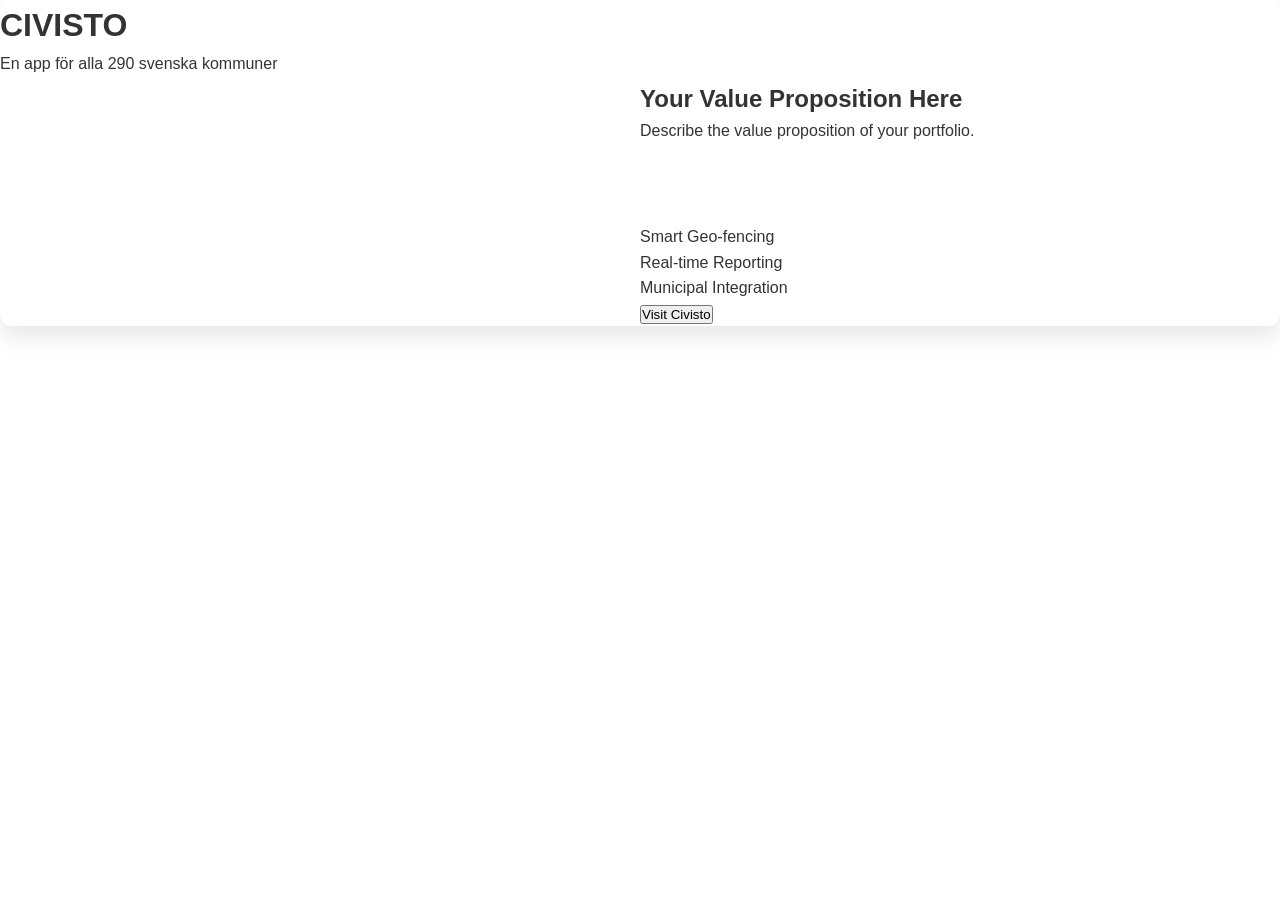
==== index.html @ 6e9ebb11 "Update Civisto portfolio section with redesigned layout" ====
<!DOCTYPE html>
<html lang="en">
<head>
    <meta charset="UTF-8">
    <meta name="viewport" content="width=device-width, initial-scale=1.0">
    <title>Civisto Portfolio</title>
    <link rel="stylesheet" href="styles.css">
</head>
<body>
    <div class="portfolio-card civisto-card">
        <div class="civisto-hero">
            <div class="civisto-branding">
                <h1 class="civisto-logo">CIVISTO</h1>
                <p class="civisto-tagline">En app för alla 290 svenska kommuner</p>
            </div>
        </div>
        <div class="civisto-content">
            <section class="civisto-value-prop">
                <h2>Your Value Proposition Here</h2>
                <p>Describe the value proposition of your portfolio.</p>
            </section>
            <div class="civisto-features">
                <div class="feature">Smart Geo-fencing</div>
                <div class="feature">Real-time Reporting</div>
                <div class="feature">Municipal Integration</div>
            </div>
            <div class="civisto-cta">
                <button onclick="window.location.href='https://www.civisto.com'">Visit Civisto</button>
            </div>
        </div>
    </div>
</body>
</html>
---- styles.css ----
/* Reset and Base Styles */
* {
    margin: 0;
    padding: 0;
    box-sizing: border-box;
}

html {
    scroll-behavior: smooth;
}

body {
    font-family: 'Inter', -apple-system, BlinkMacSystemFont, 'Segoe UI', Roboto, sans-serif;
    line-height: 1.6;
    color: #333;
    overflow-x: hidden;
}

.container {
    max-width: 1200px;
    margin: 0 auto;
    padding: 0 20px;
}

/* Header and Navigation */
.header {
    position: fixed;
    top: 0;
    left: 0;
    right: 0;
    background: rgba(255, 255, 255, 0.95);
    backdrop-filter: blur(10px);
    border-bottom: 1px solid rgba(0, 0, 0, 0.1);
    z-index: 1000;
}

.nav-container {
    max-width: 1200px;
    margin: 0 auto;
    padding: 1rem 20px;
    display: flex;
    justify-content: space-between;
    align-items: center;
}

.logo h1 {
    font-size: 1.5rem;
    font-weight: 700;
    color: #1a365d;
}

.nav-menu {
    display: flex;
    gap: 2rem;
}

.nav-link {
    text-decoration: none;
    color: #4a5568;
    font-weight: 500;
    transition: color 0.3s ease;
}

.nav-link:hover {
    color: #2b6cb0;
}

/* Hero Section */
.hero {
    background: linear-gradient(135deg, #667eea 0%, #764ba2 100%);
    color: white;
    padding: 120px 0 80px;
    min-height: 100vh;
    display: flex;
    align-items: center;
}

.hero-container {
    max-width: 1200px;
    margin: 0 auto;
    padding: 0 20px;
}

.hero-content {
    max-width: 600px;
}

.hero-title {
    font-size: 3.5rem;
    font-weight: 700;
    line-height: 1.2;
    margin-bottom: 1.5rem;
}

.hero-subtitle {
    font-size: 1.25rem;
    margin-bottom: 1.5rem;
    opacity: 0.9;
}

.hero-cta {
    font-size: 1.1rem;
    font-weight: 500;
    margin-bottom: 2rem;
    padding: 1rem;
    background: rgba(255, 255, 255, 0.1);
    border-radius: 8px;
    border-left: 4px solid #ffd700;
}

.hero-buttons {
    display: flex;
    gap: 1rem;
    flex-wrap: wrap;
}

/* Buttons */
.btn {
    display: inline-block;
    padding: 12px 24px;
    border-radius: 8px;
    text-decoration: none;
    font-weight: 600;
    transition: all 0.3s ease;
    border: none;
    cursor: pointer;
}

.btn-primary {
    background: #2b6cb0;
    color: white;
}

.btn-primary:hover {
    background: #2c5282;
    transform: translateY(-2px);
}

.btn-secondary {
    background: transparent;
    color: white;
    border: 2px solid white;
}

.btn-secondary:hover {
    background: white;
    color: #2b6cb0;
}

.btn-full {
    width: 100%;
}

/* Section Styles */
section {
    padding: 80px 0;
}

.section-header {
    text-align: center;
    margin-bottom: 3rem;
}

.section-title {
    font-size: 2.5rem;
    font-weight: 700;
    color: #1a365d;
    margin-bottom: 1rem;
}

.section-subtitle {
    font-size: 1.1rem;
    color: #4a5568;
    max-width: 600px;
    margin: 0 auto;
}

/* About Section */
.about {
    background: #f7fafc;
}

.about-grid {
    display: grid;
    grid-template-columns: repeat(auto-fit, minmax(300px, 1fr));
    gap: 2rem;
}

.about-card {
    background: white;
    padding: 2rem;
    border-radius: 12px;
    box-shadow: 0 4px 6px rgba(0, 0, 0, 0.1);
    transition: transform 0.3s ease;
    text-align: center;
}

.about-card:hover {
    transform: translateY(-5px);
}

.about-icon {
    font-size: 3rem;
    margin-bottom: 1rem;
}

.about-card h3 {
    font-size: 1.25rem;
    font-weight: 600;
    margin-bottom: 1rem;
    color: #1a365d;
}

.about-card p {
    color: #4a5568;
    line-height: 1.6;
}

/* Portfolio Section */
.portfolio-grid {
    display: grid;
    gap: 2rem;
}

.portfolio-card {
    background: white;
    border-radius: 12px;
    overflow: hidden;
    box-shadow: 0 10px 25px rgba(0, 0, 0, 0.1);
    transition: transform 0.3s ease;
    display: grid;
    grid-template-columns: 1fr 1fr;
    min-height: 300px;
}

.portfolio-card:hover {
    transform: translateY(-5px);
}

.portfolio-card.featured {
    border: 2px solid #2b6cb0;
}

.portfolio-content {
    padding: 2rem;
    display: flex;
    flex-direction: column;
    justify-content: center;
}

.portfolio-title {
    font-size: 1.5rem;
    font-weight: 700;
    color: #1a365d;
    margin-bottom: 1rem;
}

.portfolio-description {
    color: #4a5568;
    margin-bottom: 1.5rem;
    line-height: 1.6;
}

.portfolio-link {
    color: #2b6cb0;
    text-decoration: none;
    font-weight: 600;
    transition: color 0.3s ease;
}

.portfolio-link:hover {
    color: #2c5282;
}

.portfolio-image {
    background: linear-gradient(135deg, #667eea 0%, #764ba2 100%);
    display: flex;
    align-items: center;
    justify-content: center;
}

.portfolio-placeholder {
    font-size: 2rem;
    font-weight: 700;
    color: white;
    letter-spacing: 2px;
}

/* Contact Section */
.contact {
    background: #1a365d;
    color: white;
}

.contact .section-title {
    color: white;
}

.contact-grid {
    display: grid;
    grid-template-columns: 1fr 1fr;
    gap: 4rem;
}

.contact-subtitle {
    font-size: 1.1rem;
    margin-bottom: 2rem;
    opacity: 0.9;
}

.contact-item {
    display: flex;
    align-items: center;
    margin-bottom: 2rem;
}

.contact-icon {
    font-size: 1.5rem;
    margin-right: 1rem;
    min-width: 40px;
}

.contact-details h4 {
    font-weight: 600;
    margin-bottom: 0.5rem;
}

.contact-details a {
    color: #90cdf4;
    text-decoration: none;
    transition: color 0.3s ease;
}

.contact-details a:hover {
    color: white;
}

/* Form Styles */
.form {
    background: rgba(255, 255, 255, 0.1);
    padding: 2rem;
    border-radius: 12px;
    backdrop-filter: blur(10px);
}

.form-group {
    margin-bottom: 1.5rem;
}

.form-group label {
    display: block;
    margin-bottom: 0.5rem;
    font-weight: 500;
}

.form-group input,
.form-group textarea {
    width: 100%;
    padding: 12px;
    border: 1px solid rgba(255, 255, 255, 0.3);
    border-radius: 8px;
    background: rgba(255, 255, 255, 0.1);
    color: white;
    font-size: 1rem;
}

.form-group input::placeholder,
.form-group textarea::placeholder {
    color: rgba(255, 255, 255, 0.7);
}

.form-group input:focus,
.form-group textarea:focus {
    outline: none;
    border-color: #90cdf4;
    background: rgba(255, 255, 255, 0.2);
}

/* Footer */
.footer {
    background: #0f1419;
    color: white;
    padding: 2rem 0;
}

.footer-content {
    display: flex;
    justify-content: space-between;
    align-items: center;
}

.footer-links {
    display: flex;
    gap: 2rem;
}

.footer-links a {
    color: #a0aec0;
    text-decoration: none;
    transition: color 0.3s ease;
}

.footer-links a:hover {
    color: white;
}

/* Responsive Design */
@media (max-width: 768px) {
    .nav-menu {
        display: none;
    }
    
    .hero-title {
        font-size: 2.5rem;
    }
    
    .hero-buttons {
        flex-direction: column;
    }
    
    .btn {
        text-align: center;
    }
    
    .section-title {
        font-size: 2rem;
    }
    
    .contact-grid {
        grid-template-columns: 1fr;
        gap: 2rem;
    }
    
    .portfolio-card {
        grid-template-columns: 1fr;
    }
    
    .footer-content {
        flex-direction: column;
        gap: 1rem;
        text-align: center;
    }
    
    .footer-links {
        justify-content: center;
    }
}

@media (max-width: 480px) {
    .container,
    .nav-container,
    .hero-container {
        padding: 0 15px;
    }
    
    .hero-title {
        font-size: 2rem;
    }
    
    .about-grid {
        grid-template-columns: 1fr;
    }
    
    .form {
        padding: 1.5rem;
    }
}
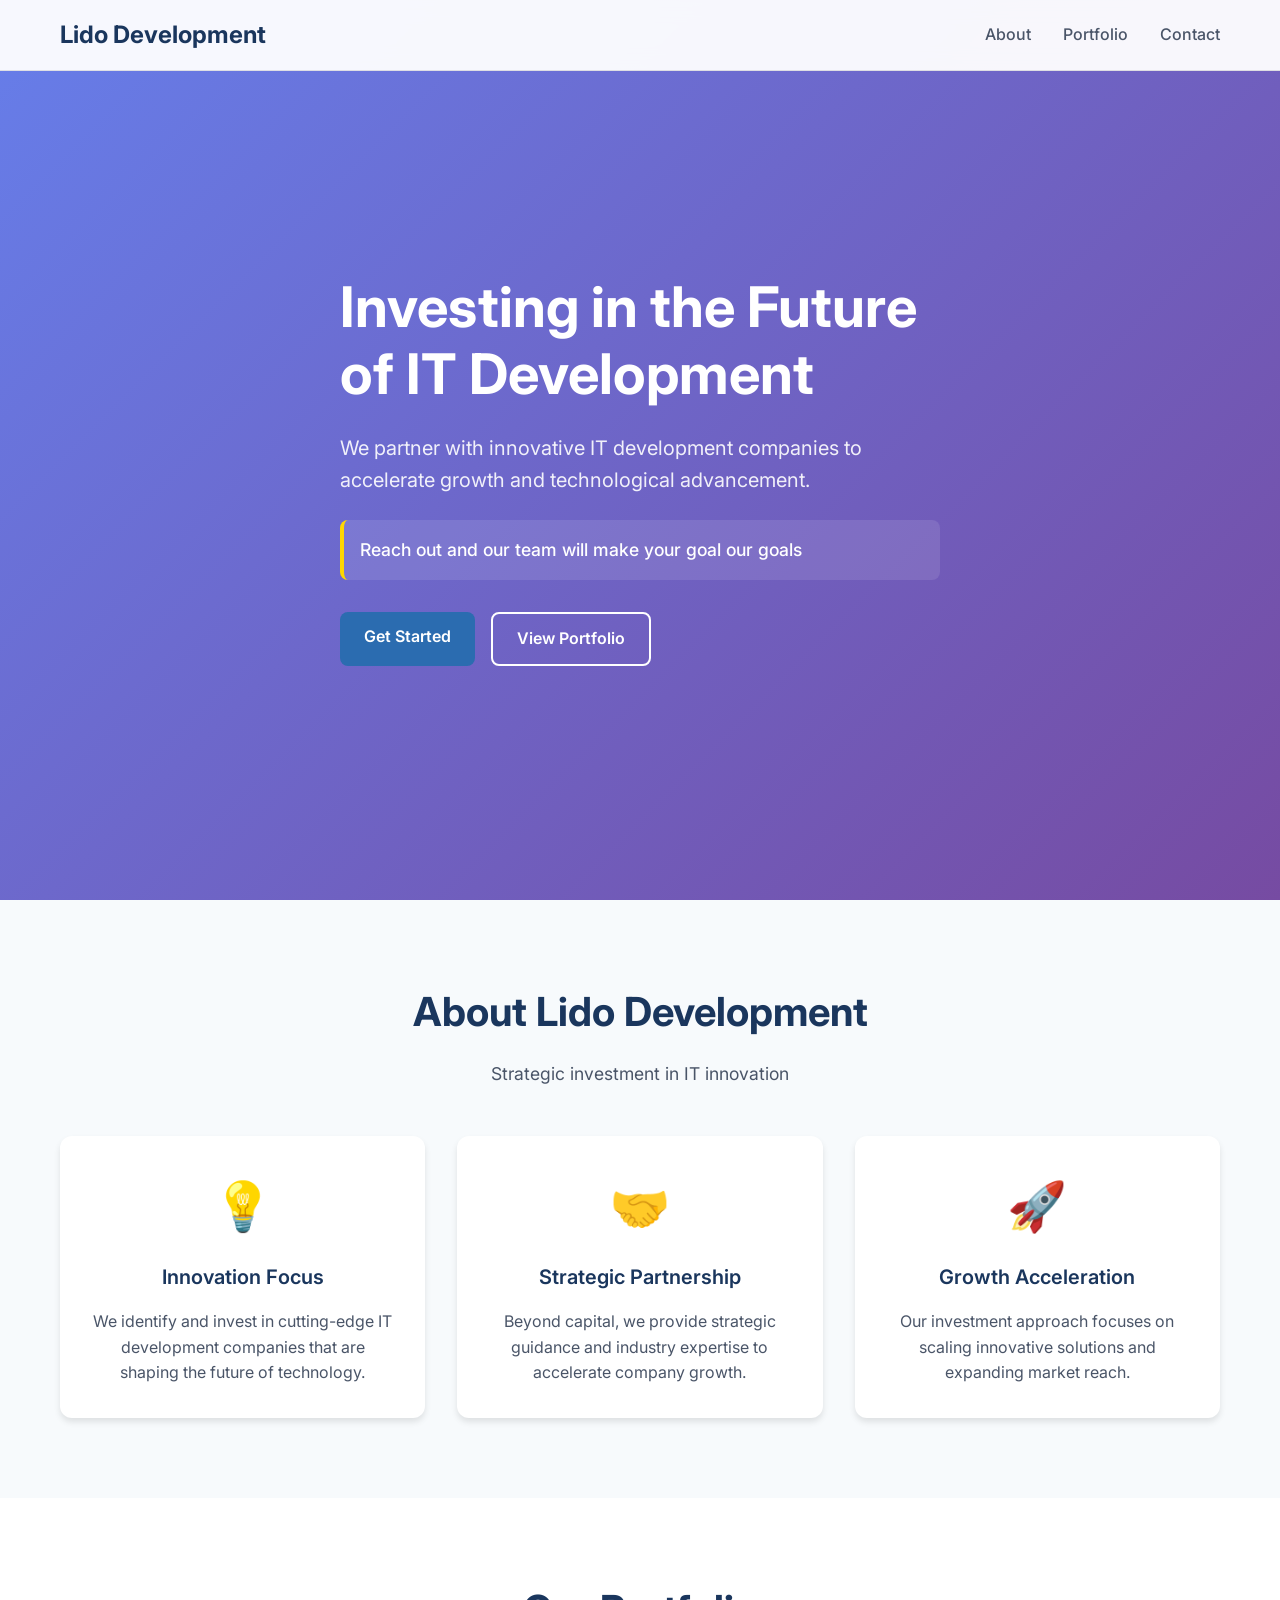
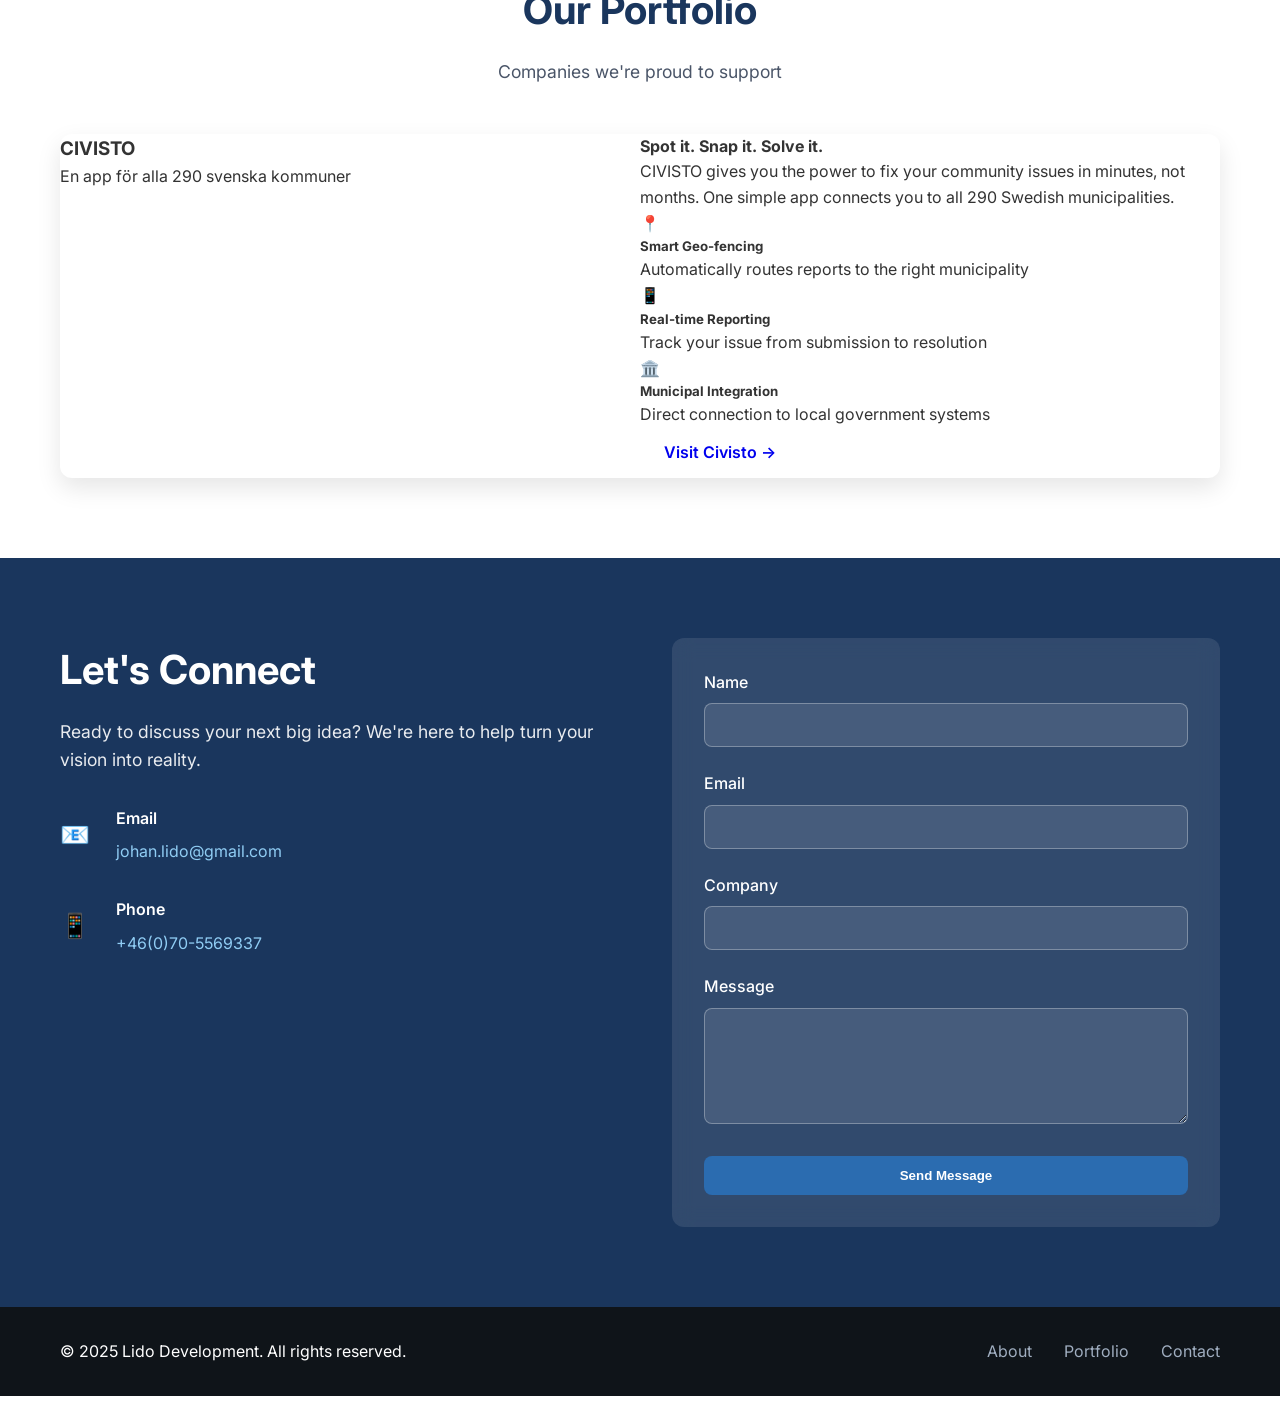
==== commit a855cccf: "Fix: Restore complete HTML with updated Civisto portfolio section" ====
--- a/index.html
+++ b/index.html
@@ -3,31 +3,187 @@
 <head>
     <meta charset="UTF-8">
     <meta name="viewport" content="width=device-width, initial-scale=1.0">
-    <title>Civisto Portfolio</title>
+    <title>Lido Development - IT Investment Company</title>
     <link rel="stylesheet" href="styles.css">
+    <link href="https://fonts.googleapis.com/css2?family=Inter:wght@300;400;500;600;700&display=swap" rel="stylesheet">
 </head>
 <body>
-    <div class="portfolio-card civisto-card">
-        <div class="civisto-hero">
-            <div class="civisto-branding">
-                <h1 class="civisto-logo">CIVISTO</h1>
-                <p class="civisto-tagline">En app för alla 290 svenska kommuner</p>
+    <!-- Header Section -->
+    <header class="header">
+        <nav class="nav">
+            <div class="nav-container">
+                <div class="logo">
+                    <h1>Lido Development</h1>
+                </div>
+                <div class="nav-menu">
+                    <a href="#about" class="nav-link">About</a>
+                    <a href="#portfolio" class="nav-link">Portfolio</a>
+                    <a href="#contact" class="nav-link">Contact</a>
+                </div>
+            </div>
+        </nav>
+    </header>
+
+    <!-- Hero Section -->
+    <section class="hero">
+        <div class="hero-container">
+            <div class="hero-content">
+                <h1 class="hero-title">Investing in the Future of IT Development</h1>
+                <p class="hero-subtitle">We partner with innovative IT development companies to accelerate growth and technological advancement.</p>
+                <p class="hero-cta">Reach out and our team will make your goal our goals</p>
+                <div class="hero-buttons">
+                    <a href="#contact" class="btn btn-primary">Get Started</a>
+                    <a href="#portfolio" class="btn btn-secondary">View Portfolio</a>
+                </div>
             </div>
         </div>
-        <div class="civisto-content">
-            <section class="civisto-value-prop">
-                <h2>Your Value Proposition Here</h2>
-                <p>Describe the value proposition of your portfolio.</p>
-            </section>
-            <div class="civisto-features">
-                <div class="feature">Smart Geo-fencing</div>
-                <div class="feature">Real-time Reporting</div>
-                <div class="feature">Municipal Integration</div>
+    </section>
+
+    <!-- About Section -->
+    <section id="about" class="about">
+        <div class="container">
+            <div class="section-header">
+                <h2 class="section-title">About Lido Development</h2>
+                <p class="section-subtitle">Strategic investment in IT innovation</p>
             </div>
-            <div class="civisto-cta">
-                <button onclick="window.location.href='https://www.civisto.com'">Visit Civisto</button>
+            <div class="about-grid">
+                <div class="about-card">
+                    <div class="about-icon">💡</div>
+                    <h3>Innovation Focus</h3>
+                    <p>We identify and invest in cutting-edge IT development companies that are shaping the future of technology.</p>
+                </div>
+                <div class="about-card">
+                    <div class="about-icon">🤝</div>
+                    <h3>Strategic Partnership</h3>
+                    <p>Beyond capital, we provide strategic guidance and industry expertise to accelerate company growth.</p>
+                </div>
+                <div class="about-card">
+                    <div class="about-icon">🚀</div>
+                    <h3>Growth Acceleration</h3>
+                    <p>Our investment approach focuses on scaling innovative solutions and expanding market reach.</p>
+                </div>
             </div>
         </div>
-    </div>
+    </section>
+
+    <!-- Portfolio Section -->
+    <section id="portfolio" class="portfolio">
+        <div class="container">
+            <div class="section-header">
+                <h2 class="section-title">Our Portfolio</h2>
+                <p class="section-subtitle">Companies we're proud to support</p>
+            </div>
+            <div class="portfolio-grid">
+                <div class="portfolio-card civisto-card">
+                    <div class="civisto-hero">
+                        <div class="civisto-branding">
+                            <h3 class="civisto-logo">CIVISTO</h3>
+                            <p class="civisto-tagline">En app för alla 290 svenska kommuner</p>
+                        </div>
+                    </div>
+                    <div class="civisto-content">
+                        <div class="civisto-value-prop">
+                            <h4>Spot it. Snap it. Solve it.</h4>
+                            <p>CIVISTO gives you the power to fix your community issues in minutes, not months. One simple app connects you to all 290 Swedish municipalities.</p>
+                        </div>
+                        <div class="civisto-features">
+                            <div class="civisto-feature">
+                                <span class="feature-icon">📍</span>
+                                <div>
+                                    <h5>Smart Geo-fencing</h5>
+                                    <p>Automatically routes reports to the right municipality</p>
+                                </div>
+                            </div>
+                            <div class="civisto-feature">
+                                <span class="feature-icon">📱</span>
+                                <div>
+                                    <h5>Real-time Reporting</h5>
+                                    <p>Track your issue from submission to resolution</p>
+                                </div>
+                            </div>
+                            <div class="civisto-feature">
+                                <span class="feature-icon">🏛️</span>
+                                <div>
+                                    <h5>Municipal Integration</h5>
+                                    <p>Direct connection to local government systems</p>
+                                </div>
+                            </div>
+                        </div>
+                        <div class="civisto-cta">
+                            <a href="https://civisto.com" target="_blank" class="btn btn-civisto">Visit Civisto →</a>
+                        </div>
+                    </div>
+                </div>
+            </div>
+        </div>
+    </section>
+
+    <!-- Contact Section -->
+    <section id="contact" class="contact">
+        <div class="container">
+            <div class="contact-grid">
+                <div class="contact-info">
+                    <h2 class="section-title">Let's Connect</h2>
+                    <p class="contact-subtitle">Ready to discuss your next big idea? We're here to help turn your vision into reality.</p>
+                    
+                    <div class="contact-item">
+                        <div class="contact-icon">📧</div>
+                        <div class="contact-details">
+                            <h4>Email</h4>
+                            <a href="mailto:johan.lido@gmail.com">johan.lido@gmail.com</a>
+                        </div>
+                    </div>
+                    
+                    <div class="contact-item">
+                        <div class="contact-icon">📱</div>
+                        <div class="contact-details">
+                            <h4>Phone</h4>
+                            <a href="tel:+46705569337">+46(0)70-5569337</a>
+                        </div>
+                    </div>
+                </div>
+                
+                <div class="contact-form">
+                    <form class="form">
+                        <div class="form-group">
+                            <label for="name">Name</label>
+                            <input type="text" id="name" name="name" required>
+                        </div>
+                        <div class="form-group">
+                            <label for="email">Email</label>
+                            <input type="email" id="email" name="email" required>
+                        </div>
+                        <div class="form-group">
+                            <label for="company">Company</label>
+                            <input type="text" id="company" name="company">
+                        </div>
+                        <div class="form-group">
+                            <label for="message">Message</label>
+                            <textarea id="message" name="message" rows="5" required></textarea>
+                        </div>
+                        <button type="submit" class="btn btn-primary btn-full">Send Message</button>
+                    </form>
+                </div>
+            </div>
+        </div>
+    </section>
+
+    <!-- Footer -->
+    <footer class="footer">
+        <div class="container">
+            <div class="footer-content">
+                <div class="footer-text">
+                    <p>&copy; 2025 Lido Development. All rights reserved.</p>
+                </div>
+                <div class="footer-links">
+                    <a href="#about">About</a>
+                    <a href="#portfolio">Portfolio</a>
+                    <a href="#contact">Contact</a>
+                </div>
+            </div>
+        </div>
+    </footer>
+
+    <script src="script.js"></script>
 </body>
-</html>+</html>
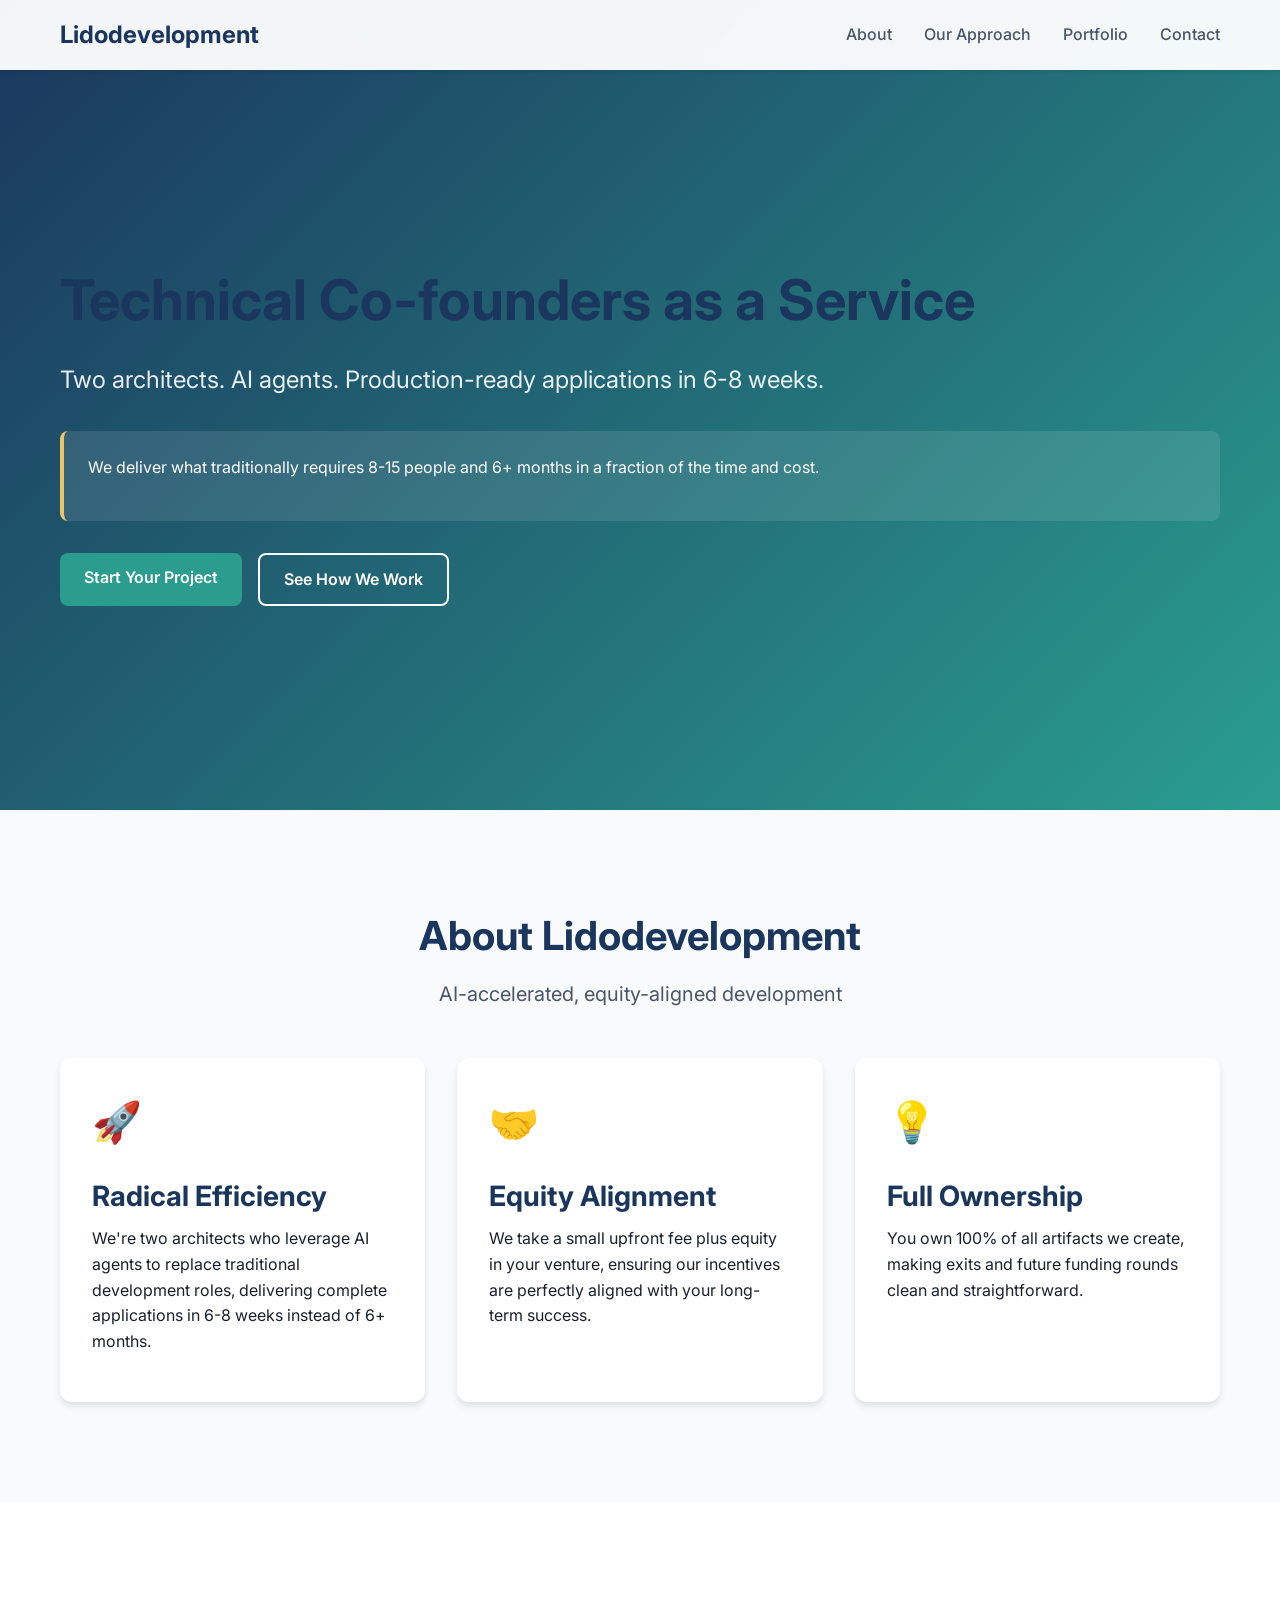
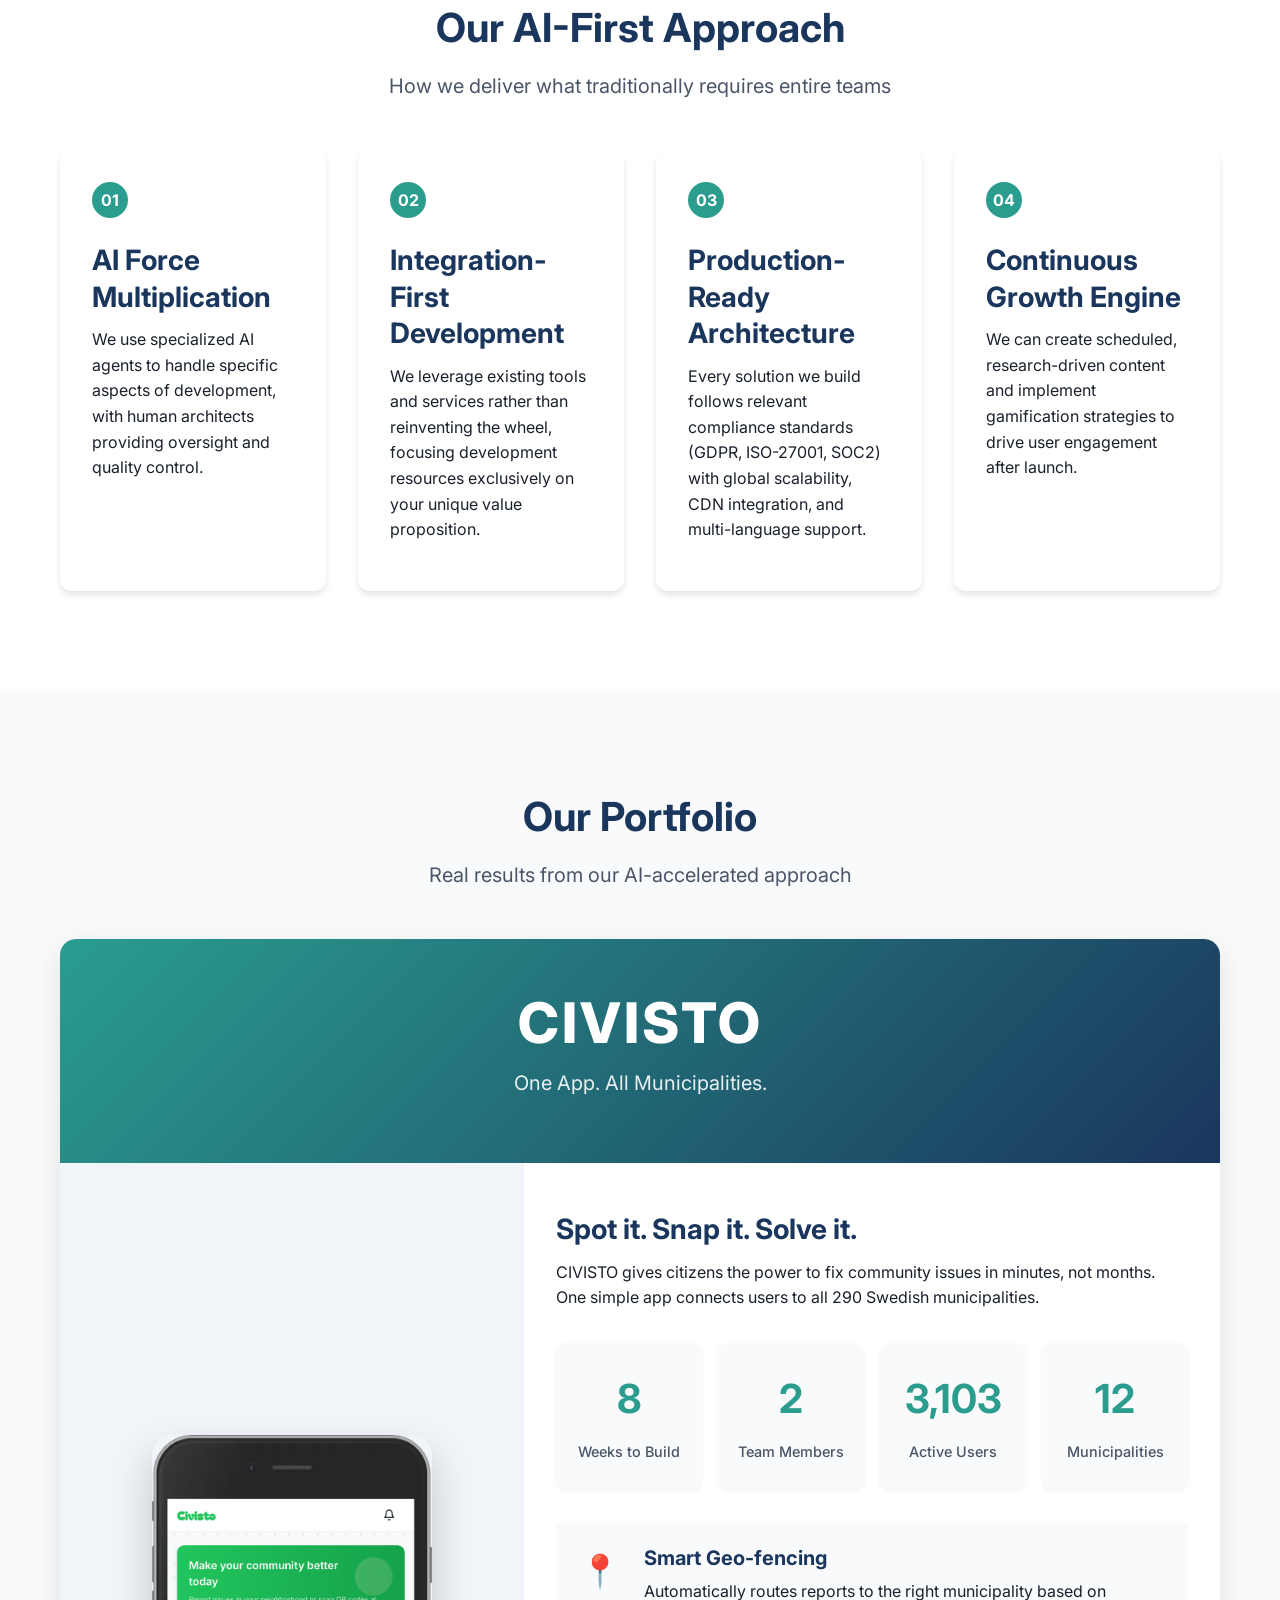
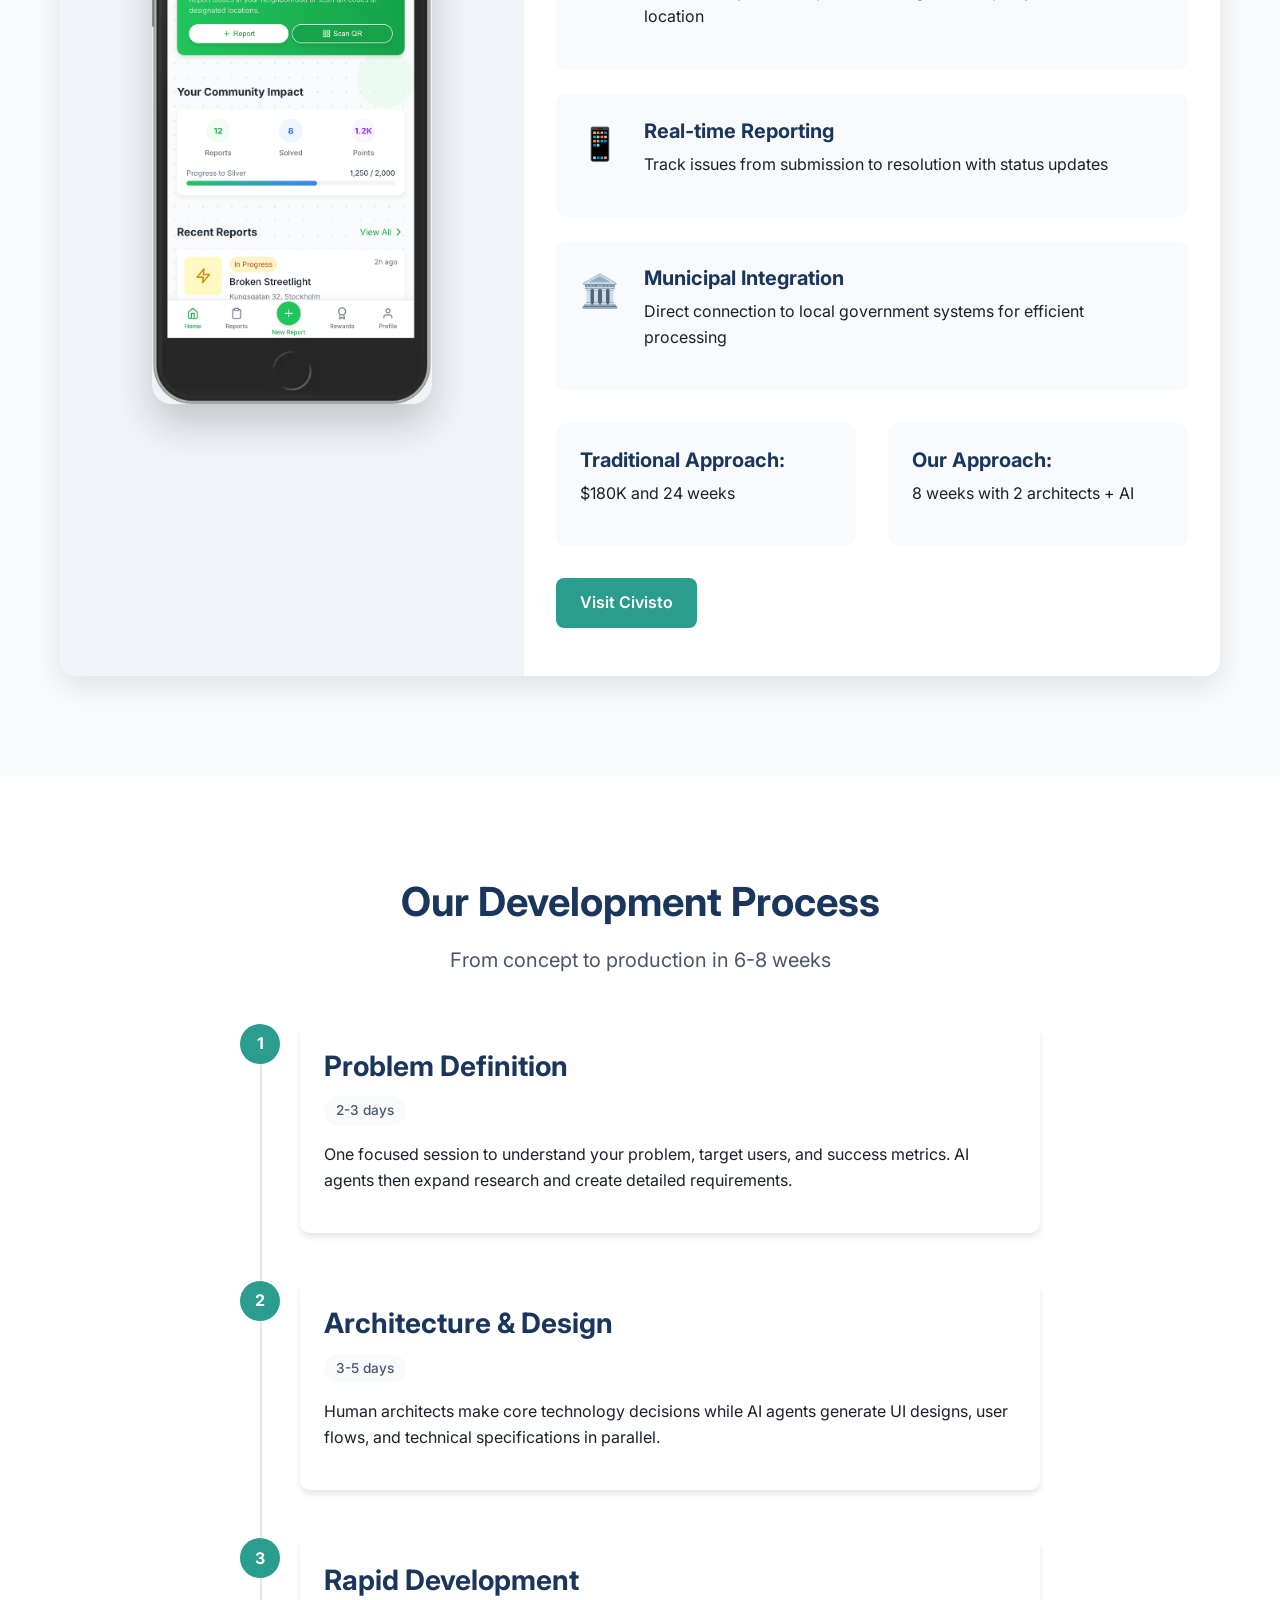
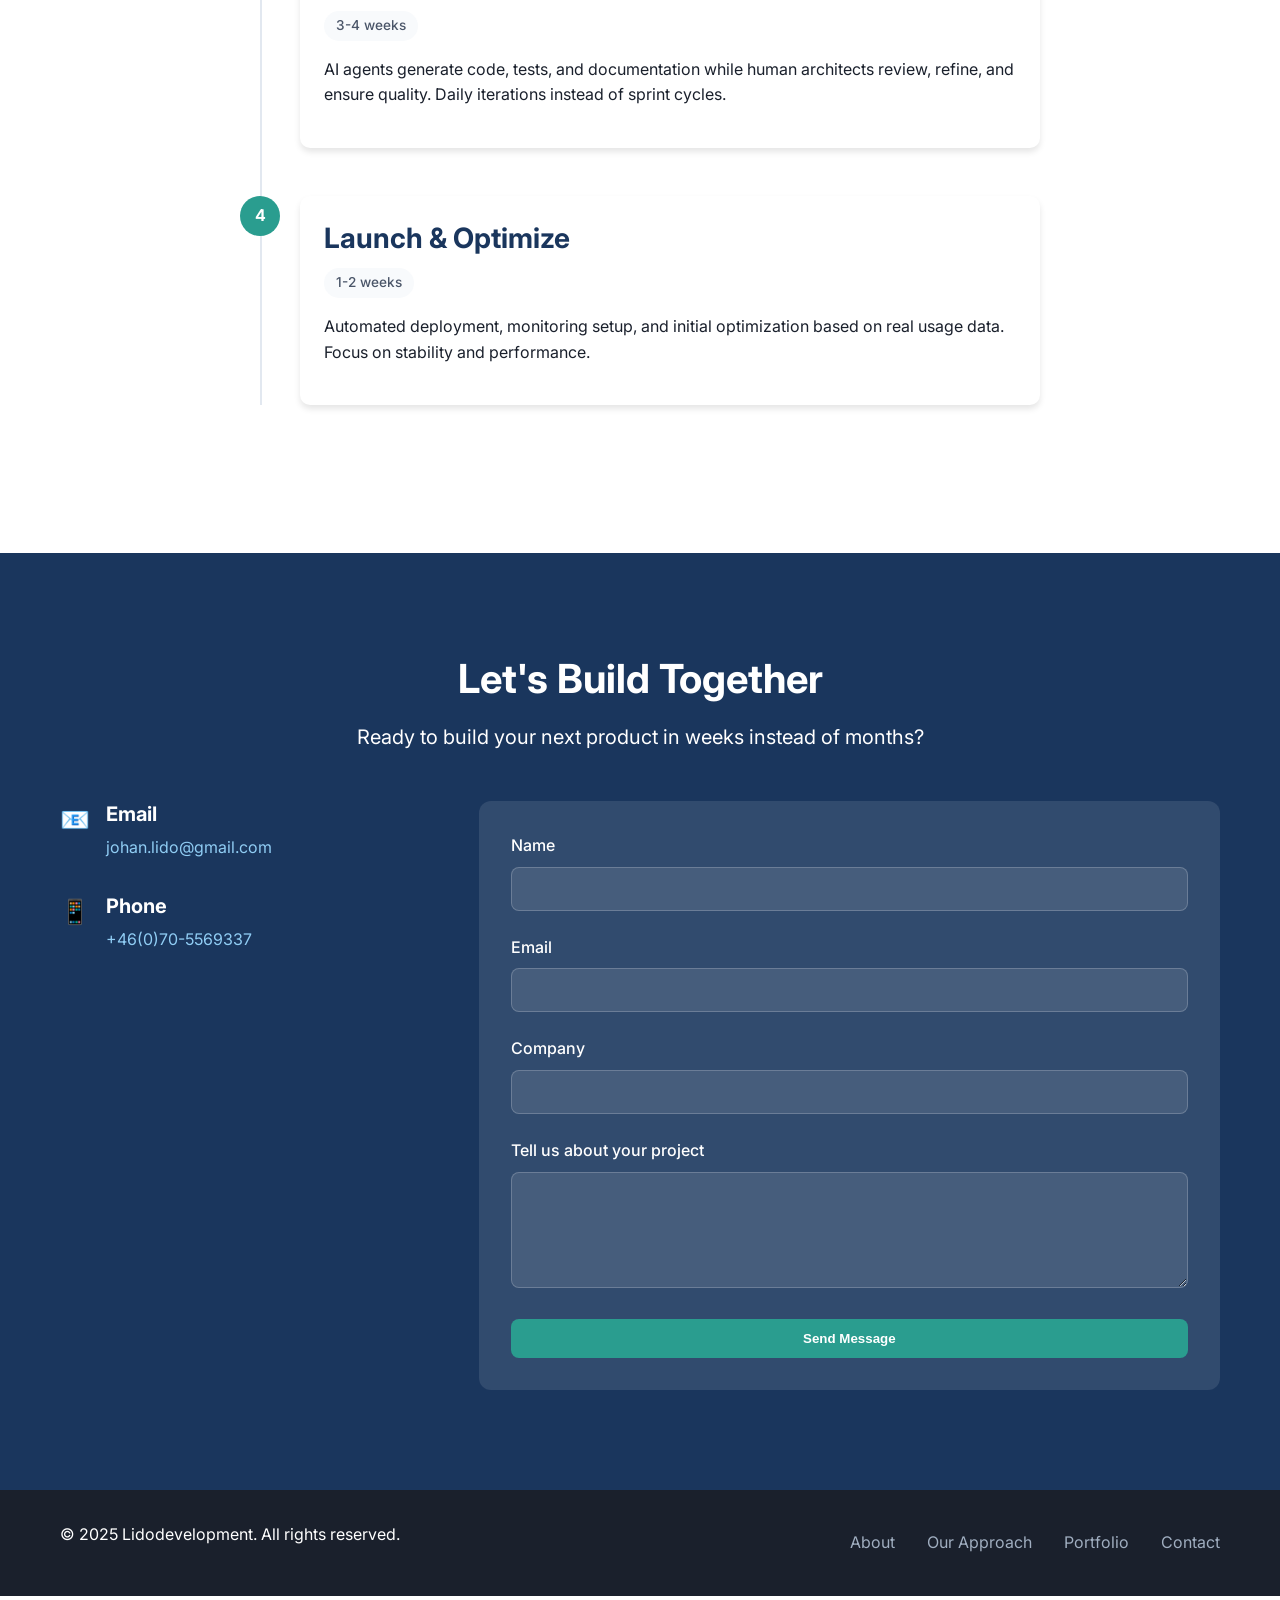
==== commit 91279afb: "Complete redesign with clean, modern layout and authentic AI-first approach" ====
--- a/index.html
+++ b/index.html
@@ -3,115 +3,223 @@
 <head>
     <meta charset="UTF-8">
     <meta name="viewport" content="width=device-width, initial-scale=1.0">
-    <title>Lido Development - IT Investment Company</title>
+    <title>Lidodevelopment - Technical Co-founders as a Service</title>
     <link rel="stylesheet" href="styles.css">
-    <link href="https://fonts.googleapis.com/css2?family=Inter:wght@300;400;500;600;700&display=swap" rel="stylesheet">
+    <link href="https://fonts.googleapis.com/css2?family=Inter:wght@300;400;500;600;700;800&display=swap" rel="stylesheet">
 </head>
 <body>
     <!-- Header Section -->
     <header class="header">
-        <nav class="nav">
-            <div class="nav-container">
-                <div class="logo">
-                    <h1>Lido Development</h1>
-                </div>
-                <div class="nav-menu">
+        <div class="container">
+            <div class="header-content">
+                <div class="logo">Lidodevelopment</div>
+                <nav class="nav">
                     <a href="#about" class="nav-link">About</a>
+                    <a href="#approach" class="nav-link">Our Approach</a>
                     <a href="#portfolio" class="nav-link">Portfolio</a>
                     <a href="#contact" class="nav-link">Contact</a>
-                </div>
-            </div>
-        </nav>
+                </nav>
+            </div>
+        </div>
     </header>
 
     <!-- Hero Section -->
     <section class="hero">
-        <div class="hero-container">
+        <div class="container">
             <div class="hero-content">
-                <h1 class="hero-title">Investing in the Future of IT Development</h1>
-                <p class="hero-subtitle">We partner with innovative IT development companies to accelerate growth and technological advancement.</p>
-                <p class="hero-cta">Reach out and our team will make your goal our goals</p>
+                <h1>Technical Co-founders as a Service</h1>
+                <p class="hero-subtitle">Two architects. AI agents. Production-ready applications in 6-8 weeks.</p>
+                <div class="hero-cta">
+                    <p>We deliver what traditionally requires 8-15 people and 6+ months in a fraction of the time and cost.</p>
+                </div>
                 <div class="hero-buttons">
-                    <a href="#contact" class="btn btn-primary">Get Started</a>
-                    <a href="#portfolio" class="btn btn-secondary">View Portfolio</a>
+                    <a href="#contact" class="btn btn-primary">Start Your Project</a>
+                    <a href="#approach" class="btn btn-secondary">See How We Work</a>
                 </div>
             </div>
         </div>
     </section>
 
     <!-- About Section -->
-    <section id="about" class="about">
-        <div class="container">
-            <div class="section-header">
-                <h2 class="section-title">About Lido Development</h2>
-                <p class="section-subtitle">Strategic investment in IT innovation</p>
-            </div>
-            <div class="about-grid">
-                <div class="about-card">
-                    <div class="about-icon">💡</div>
-                    <h3>Innovation Focus</h3>
-                    <p>We identify and invest in cutting-edge IT development companies that are shaping the future of technology.</p>
-                </div>
-                <div class="about-card">
-                    <div class="about-icon">🤝</div>
-                    <h3>Strategic Partnership</h3>
-                    <p>Beyond capital, we provide strategic guidance and industry expertise to accelerate company growth.</p>
-                </div>
-                <div class="about-card">
-                    <div class="about-icon">🚀</div>
-                    <h3>Growth Acceleration</h3>
-                    <p>Our investment approach focuses on scaling innovative solutions and expanding market reach.</p>
+    <section id="about" class="section about">
+        <div class="container">
+            <div class="section-header">
+                <h2>About Lidodevelopment</h2>
+                <p>AI-accelerated, equity-aligned development</p>
+            </div>
+            <div class="about-cards">
+                <div class="card">
+                    <div class="card-icon">🚀</div>
+                    <h3>Radical Efficiency</h3>
+                    <p>We're two architects who leverage AI agents to replace traditional development roles, delivering complete applications in 6-8 weeks instead of 6+ months.</p>
+                </div>
+                <div class="card">
+                    <div class="card-icon">🤝</div>
+                    <h3>Equity Alignment</h3>
+                    <p>We take a small upfront fee plus equity in your venture, ensuring our incentives are perfectly aligned with your long-term success.</p>
+                </div>
+                <div class="card">
+                    <div class="card-icon">💡</div>
+                    <h3>Full Ownership</h3>
+                    <p>You own 100% of all artifacts we create, making exits and future funding rounds clean and straightforward.</p>
+                </div>
+            </div>
+        </div>
+    </section>
+
+    <!-- Approach Section -->
+    <section id="approach" class="section approach">
+        <div class="container">
+            <div class="section-header">
+                <h2>Our AI-First Approach</h2>
+                <p>How we deliver what traditionally requires entire teams</p>
+            </div>
+            <div class="approach-cards">
+                <div class="card">
+                    <div class="card-number">01</div>
+                    <h3>AI Force Multiplication</h3>
+                    <p>We use specialized AI agents to handle specific aspects of development, with human architects providing oversight and quality control.</p>
+                </div>
+                <div class="card">
+                    <div class="card-number">02</div>
+                    <h3>Integration-First Development</h3>
+                    <p>We leverage existing tools and services rather than reinventing the wheel, focusing development resources exclusively on your unique value proposition.</p>
+                </div>
+                <div class="card">
+                    <div class="card-number">03</div>
+                    <h3>Production-Ready Architecture</h3>
+                    <p>Every solution we build follows relevant compliance standards (GDPR, ISO-27001, SOC2) with global scalability, CDN integration, and multi-language support.</p>
+                </div>
+                <div class="card">
+                    <div class="card-number">04</div>
+                    <h3>Continuous Growth Engine</h3>
+                    <p>We can create scheduled, research-driven content and implement gamification strategies to drive user engagement after launch.</p>
                 </div>
             </div>
         </div>
     </section>
 
     <!-- Portfolio Section -->
-    <section id="portfolio" class="portfolio">
-        <div class="container">
-            <div class="section-header">
-                <h2 class="section-title">Our Portfolio</h2>
-                <p class="section-subtitle">Companies we're proud to support</p>
-            </div>
-            <div class="portfolio-grid">
-                <div class="portfolio-card civisto-card">
-                    <div class="civisto-hero">
-                        <div class="civisto-branding">
-                            <h3 class="civisto-logo">CIVISTO</h3>
-                            <p class="civisto-tagline">En app för alla 290 svenska kommuner</p>
-                        </div>
-                    </div>
-                    <div class="civisto-content">
-                        <div class="civisto-value-prop">
-                            <h4>Spot it. Snap it. Solve it.</h4>
-                            <p>CIVISTO gives you the power to fix your community issues in minutes, not months. One simple app connects you to all 290 Swedish municipalities.</p>
-                        </div>
+    <section id="portfolio" class="section portfolio">
+        <div class="container">
+            <div class="section-header">
+                <h2>Our Portfolio</h2>
+                <p>Real results from our AI-accelerated approach</p>
+            </div>
+            <div class="portfolio-showcase">
+                <div class="civisto-header">
+                    <h3>CIVISTO</h3>
+                    <p>One App. All Municipalities.</p>
+                </div>
+                <div class="civisto-content">
+                    <div class="civisto-app">
+                        <img src="images/civisto_app_interface.webp" alt="Civisto App Interface" class="app-screenshot">
+                    </div>
+                    <div class="civisto-info">
+                        <h3>Spot it. Snap it. Solve it.</h3>
+                        <p>CIVISTO gives citizens the power to fix community issues in minutes, not months. One simple app connects users to all 290 Swedish municipalities.</p>
+                        
+                        <div class="civisto-stats">
+                            <div class="stat">
+                                <span class="stat-number">8</span>
+                                <span class="stat-label">Weeks to Build</span>
+                            </div>
+                            <div class="stat">
+                                <span class="stat-number">2</span>
+                                <span class="stat-label">Team Members</span>
+                            </div>
+                            <div class="stat">
+                                <span class="stat-number">3,600</span>
+                                <span class="stat-label">Active Users</span>
+                            </div>
+                            <div class="stat">
+                                <span class="stat-number">12</span>
+                                <span class="stat-label">Municipalities</span>
+                            </div>
+                        </div>
+                        
                         <div class="civisto-features">
-                            <div class="civisto-feature">
-                                <span class="feature-icon">📍</span>
+                            <div class="feature">
+                                <div class="feature-icon">📍</div>
                                 <div>
-                                    <h5>Smart Geo-fencing</h5>
-                                    <p>Automatically routes reports to the right municipality</p>
+                                    <h4>Smart Geo-fencing</h4>
+                                    <p>Automatically routes reports to the right municipality based on location</p>
                                 </div>
                             </div>
-                            <div class="civisto-feature">
-                                <span class="feature-icon">📱</span>
+                            <div class="feature">
+                                <div class="feature-icon">📱</div>
                                 <div>
-                                    <h5>Real-time Reporting</h5>
-                                    <p>Track your issue from submission to resolution</p>
+                                    <h4>Real-time Reporting</h4>
+                                    <p>Track issues from submission to resolution with status updates</p>
                                 </div>
                             </div>
-                            <div class="civisto-feature">
-                                <span class="feature-icon">🏛️</span>
+                            <div class="feature">
+                                <div class="feature-icon">🏛️</div>
                                 <div>
-                                    <h5>Municipal Integration</h5>
-                                    <p>Direct connection to local government systems</p>
+                                    <h4>Municipal Integration</h4>
+                                    <p>Direct connection to local government systems for efficient processing</p>
                                 </div>
                             </div>
                         </div>
+                        
+                        <div class="civisto-comparison">
+                            <div class="comparison-item">
+                                <h4>Traditional Approach:</h4>
+                                <p>$180K and 24 weeks</p>
+                            </div>
+                            <div class="comparison-item">
+                                <h4>Our Approach:</h4>
+                                <p>8 weeks with 2 architects + AI</p>
+                            </div>
+                        </div>
+                        
                         <div class="civisto-cta">
-                            <a href="https://civisto.com" target="_blank" class="btn btn-civisto">Visit Civisto →</a>
-                        </div>
+                            <a href="https://civisto.com" target="_blank" class="btn btn-primary">Visit Civisto</a>
+                        </div>
+                    </div>
+                </div>
+            </div>
+        </div>
+    </section>
+
+    <!-- Process Section -->
+    <section id="process" class="section process">
+        <div class="container">
+            <div class="section-header">
+                <h2>Our Development Process</h2>
+                <p>From concept to production in 6-8 weeks</p>
+            </div>
+            <div class="process-steps">
+                <div class="process-step">
+                    <div class="step-number">1</div>
+                    <div class="step-content">
+                        <h3>Problem Definition</h3>
+                        <p class="step-duration">2-3 days</p>
+                        <p>One focused session to understand your problem, target users, and success metrics. AI agents then expand research and create detailed requirements.</p>
+                    </div>
+                </div>
+                <div class="process-step">
+                    <div class="step-number">2</div>
+                    <div class="step-content">
+                        <h3>Architecture & Design</h3>
+                        <p class="step-duration">3-5 days</p>
+                        <p>Human architects make core technology decisions while AI agents generate UI designs, user flows, and technical specifications in parallel.</p>
+                    </div>
+                </div>
+                <div class="process-step">
+                    <div class="step-number">3</div>
+                    <div class="step-content">
+                        <h3>Rapid Development</h3>
+                        <p class="step-duration">3-4 weeks</p>
+                        <p>AI agents generate code, tests, and documentation while human architects review, refine, and ensure quality. Daily iterations instead of sprint cycles.</p>
+                    </div>
+                </div>
+                <div class="process-step">
+                    <div class="step-number">4</div>
+                    <div class="step-content">
+                        <h3>Launch & Optimize</h3>
+                        <p class="step-duration">1-2 weeks</p>
+                        <p>Automated deployment, monitoring setup, and initial optimization based on real usage data. Focus on stability and performance.</p>
                     </div>
                 </div>
             </div>
@@ -119,32 +227,31 @@
     </section>
 
     <!-- Contact Section -->
-    <section id="contact" class="contact">
-        <div class="container">
-            <div class="contact-grid">
+    <section id="contact" class="section contact">
+        <div class="container">
+            <div class="section-header light">
+                <h2>Let's Build Together</h2>
+                <p>Ready to build your next product in weeks instead of months?</p>
+            </div>
+            <div class="contact-container">
                 <div class="contact-info">
-                    <h2 class="section-title">Let's Connect</h2>
-                    <p class="contact-subtitle">Ready to discuss your next big idea? We're here to help turn your vision into reality.</p>
-                    
                     <div class="contact-item">
                         <div class="contact-icon">📧</div>
-                        <div class="contact-details">
+                        <div>
                             <h4>Email</h4>
                             <a href="mailto:johan.lido@gmail.com">johan.lido@gmail.com</a>
                         </div>
                     </div>
-                    
                     <div class="contact-item">
                         <div class="contact-icon">📱</div>
-                        <div class="contact-details">
+                        <div>
                             <h4>Phone</h4>
                             <a href="tel:+46705569337">+46(0)70-5569337</a>
                         </div>
                     </div>
                 </div>
-                
                 <div class="contact-form">
-                    <form class="form">
+                    <form id="contactForm">
                         <div class="form-group">
                             <label for="name">Name</label>
                             <input type="text" id="name" name="name" required>
@@ -158,7 +265,7 @@
                             <input type="text" id="company" name="company">
                         </div>
                         <div class="form-group">
-                            <label for="message">Message</label>
+                            <label for="message">Tell us about your project</label>
                             <textarea id="message" name="message" rows="5" required></textarea>
                         </div>
                         <button type="submit" class="btn btn-primary btn-full">Send Message</button>
@@ -172,11 +279,10 @@
     <footer class="footer">
         <div class="container">
             <div class="footer-content">
-                <div class="footer-text">
-                    <p>&copy; 2025 Lido Development. All rights reserved.</p>
-                </div>
+                <p>&copy; 2025 Lidodevelopment. All rights reserved.</p>
                 <div class="footer-links">
                     <a href="#about">About</a>
+                    <a href="#approach">Our Approach</a>
                     <a href="#portfolio">Portfolio</a>
                     <a href="#contact">Contact</a>
                 </div>
--- a/styles.css
+++ b/styles.css
@@ -1,4 +1,15 @@
-/* Reset and Base Styles */
+/* Base Styles */
+:root {
+    --primary: #2a9d8f;
+    --primary-dark: #238b7e;
+    --secondary: #1a365d;
+    --secondary-dark: #142b4c;
+    --light: #f8fafc;
+    --dark: #1a202c;
+    --gray: #4a5568;
+    --light-gray: #e2e8f0;
+}
+
 * {
     margin: 0;
     padding: 0;
@@ -12,335 +23,473 @@
 body {
     font-family: 'Inter', -apple-system, BlinkMacSystemFont, 'Segoe UI', Roboto, sans-serif;
     line-height: 1.6;
-    color: #333;
-    overflow-x: hidden;
+    color: var(--dark);
+    background-color: white;
 }
 
 .container {
+    width: 100%;
     max-width: 1200px;
     margin: 0 auto;
     padding: 0 20px;
 }
 
-/* Header and Navigation */
+/* Typography */
+h1, h2, h3, h4, h5, h6 {
+    line-height: 1.3;
+    font-weight: 700;
+    color: var(--secondary);
+}
+
+h1 {
+    font-size: 3.5rem;
+    margin-bottom: 1.5rem;
+}
+
+h2 {
+    font-size: 2.5rem;
+    margin-bottom: 1rem;
+}
+
+h3 {
+    font-size: 1.75rem;
+    margin-bottom: 0.75rem;
+}
+
+h4 {
+    font-size: 1.25rem;
+    margin-bottom: 0.5rem;
+}
+
+p {
+    margin-bottom: 1rem;
+}
+
+a {
+    text-decoration: none;
+    color: var(--primary);
+    transition: color 0.3s ease;
+}
+
+a:hover {
+    color: var(--primary-dark);
+}
+
+/* Buttons */
+.btn {
+    display: inline-block;
+    padding: 12px 24px;
+    border-radius: 8px;
+    font-weight: 600;
+    text-align: center;
+    cursor: pointer;
+    transition: all 0.3s ease;
+    border: none;
+}
+
+.btn-primary {
+    background-color: var(--primary);
+    color: white;
+}
+
+.btn-primary:hover {
+    background-color: var(--primary-dark);
+    transform: translateY(-2px);
+}
+
+.btn-secondary {
+    background-color: transparent;
+    color: white;
+    border: 2px solid white;
+}
+
+.btn-secondary:hover {
+    background-color: rgba(255, 255, 255, 0.1);
+    transform: translateY(-2px);
+}
+
+.btn-full {
+    width: 100%;
+}
+
+/* Header */
 .header {
     position: fixed;
     top: 0;
     left: 0;
     right: 0;
-    background: rgba(255, 255, 255, 0.95);
+    background-color: rgba(255, 255, 255, 0.95);
     backdrop-filter: blur(10px);
-    border-bottom: 1px solid rgba(0, 0, 0, 0.1);
+    box-shadow: 0 1px 3px rgba(0, 0, 0, 0.1);
     z-index: 1000;
-}
-
-.nav-container {
-    max-width: 1200px;
-    margin: 0 auto;
-    padding: 1rem 20px;
+    padding: 1rem 0;
+}
+
+.header-content {
     display: flex;
     justify-content: space-between;
     align-items: center;
 }
 
-.logo h1 {
+.logo {
     font-size: 1.5rem;
     font-weight: 700;
-    color: #1a365d;
-}
-
-.nav-menu {
+    color: var(--secondary);
+}
+
+.nav {
     display: flex;
     gap: 2rem;
 }
 
 .nav-link {
-    text-decoration: none;
-    color: #4a5568;
+    color: var(--gray);
     font-weight: 500;
-    transition: color 0.3s ease;
 }
 
 .nav-link:hover {
-    color: #2b6cb0;
+    color: var(--primary);
 }
 
 /* Hero Section */
 .hero {
-    background: linear-gradient(135deg, #667eea 0%, #764ba2 100%);
-    color: white;
-    padding: 120px 0 80px;
-    min-height: 100vh;
+    background: linear-gradient(135deg, var(--secondary) 0%, var(--primary) 100%);
+    color: white;
+    padding: 160px 0 100px;
+    min-height: 90vh;
     display: flex;
     align-items: center;
 }
 
-.hero-container {
-    max-width: 1200px;
-    margin: 0 auto;
-    padding: 0 20px;
-}
-
-.hero-content {
-    max-width: 600px;
-}
-
-.hero-title {
-    font-size: 3.5rem;
-    font-weight: 700;
-    line-height: 1.2;
-    margin-bottom: 1.5rem;
-}
-
 .hero-subtitle {
-    font-size: 1.25rem;
-    margin-bottom: 1.5rem;
+    font-size: 1.5rem;
+    margin-bottom: 2rem;
     opacity: 0.9;
 }
 
 .hero-cta {
-    font-size: 1.1rem;
-    font-weight: 500;
+    background-color: rgba(255, 255, 255, 0.1);
+    border-radius: 8px;
+    padding: 1.5rem;
     margin-bottom: 2rem;
-    padding: 1rem;
-    background: rgba(255, 255, 255, 0.1);
-    border-radius: 8px;
-    border-left: 4px solid #ffd700;
+    border-left: 4px solid #e9c46a;
 }
 
 .hero-buttons {
     display: flex;
     gap: 1rem;
-    flex-wrap: wrap;
-}
-
-/* Buttons */
-.btn {
-    display: inline-block;
-    padding: 12px 24px;
-    border-radius: 8px;
-    text-decoration: none;
-    font-weight: 600;
-    transition: all 0.3s ease;
-    border: none;
-    cursor: pointer;
-}
-
-.btn-primary {
-    background: #2b6cb0;
-    color: white;
-}
-
-.btn-primary:hover {
-    background: #2c5282;
-    transform: translateY(-2px);
-}
-
-.btn-secondary {
-    background: transparent;
-    color: white;
-    border: 2px solid white;
-}
-
-.btn-secondary:hover {
-    background: white;
-    color: #2b6cb0;
-}
-
-.btn-full {
-    width: 100%;
 }
 
 /* Section Styles */
-section {
-    padding: 80px 0;
+.section {
+    padding: 100px 0;
 }
 
 .section-header {
     text-align: center;
-    margin-bottom: 3rem;
-}
-
-.section-title {
-    font-size: 2.5rem;
-    font-weight: 700;
-    color: #1a365d;
-    margin-bottom: 1rem;
-}
-
-.section-subtitle {
-    font-size: 1.1rem;
-    color: #4a5568;
-    max-width: 600px;
-    margin: 0 auto;
+    max-width: 800px;
+    margin: 0 auto 3rem;
+}
+
+.section-header p {
+    font-size: 1.25rem;
+    color: var(--gray);
+}
+
+.section-header.light h2,
+.section-header.light p {
+    color: white;
 }
 
 /* About Section */
 .about {
-    background: #f7fafc;
-}
-
-.about-grid {
+    background-color: var(--light);
+}
+
+.about-cards {
     display: grid;
     grid-template-columns: repeat(auto-fit, minmax(300px, 1fr));
     gap: 2rem;
 }
 
-.about-card {
-    background: white;
+/* Approach Section */
+.approach {
+    background-color: white;
+}
+
+.approach-cards {
+    display: grid;
+    grid-template-columns: repeat(auto-fit, minmax(250px, 1fr));
+    gap: 2rem;
+}
+
+/* Card Styles */
+.card {
+    background-color: white;
+    border-radius: 12px;
     padding: 2rem;
-    border-radius: 12px;
     box-shadow: 0 4px 6px rgba(0, 0, 0, 0.1);
+    transition: transform 0.3s ease, box-shadow 0.3s ease;
+}
+
+.card:hover {
+    transform: translateY(-5px);
+    box-shadow: 0 10px 20px rgba(0, 0, 0, 0.1);
+}
+
+.card-icon {
+    font-size: 2.5rem;
+    margin-bottom: 1.5rem;
+}
+
+.card-number {
+    display: inline-block;
+    background-color: var(--primary);
+    color: white;
+    width: 36px;
+    height: 36px;
+    border-radius: 50%;
+    text-align: center;
+    line-height: 36px;
+    font-weight: 700;
+    margin-bottom: 1.5rem;
+}
+
+/* Portfolio Section */
+.portfolio {
+    background-color: var(--light);
+}
+
+.portfolio-showcase {
+    background-color: white;
+    border-radius: 16px;
+    overflow: hidden;
+    box-shadow: 0 10px 30px rgba(0, 0, 0, 0.1);
+}
+
+.civisto-header {
+    background: linear-gradient(135deg, var(--primary) 0%, var(--secondary) 100%);
+    padding: 3rem 2rem;
+    text-align: center;
+    color: white;
+}
+
+.civisto-header h3 {
+    font-size: 3.5rem;
+    font-weight: 800;
+    color: white;
+    margin-bottom: 0.5rem;
+    letter-spacing: 3px;
+}
+
+.civisto-header p {
+    font-size: 1.25rem;
+    opacity: 0.9;
+}
+
+.civisto-content {
+    display: grid;
+    grid-template-columns: 40% 60%;
+    gap: 0;
+}
+
+.civisto-app {
+    background-color: #f1f5f9;
+    padding: 3rem 2rem;
+    display: flex;
+    justify-content: center;
+    align-items: center;
+}
+
+.app-screenshot {
+    max-width: 280px;
+    border-radius: 20px;
+    box-shadow: 0 20px 40px rgba(0, 0, 0, 0.2);
+}
+
+.civisto-info {
+    padding: 3rem 2rem;
+}
+
+.civisto-stats {
+    display: grid;
+    grid-template-columns: repeat(4, 1fr);
+    gap: 1rem;
+    margin: 2rem 0;
+}
+
+.stat {
+    background-color: var(--light);
+    padding: 1.5rem 1rem;
+    border-radius: 10px;
+    text-align: center;
+    box-shadow: 0 2px 5px rgba(0, 0, 0, 0.05);
     transition: transform 0.3s ease;
-    text-align: center;
-}
-
-.about-card:hover {
+}
+
+.stat:hover {
     transform: translateY(-5px);
 }
 
-.about-icon {
-    font-size: 3rem;
-    margin-bottom: 1rem;
-}
-
-.about-card h3 {
-    font-size: 1.25rem;
-    font-weight: 600;
-    margin-bottom: 1rem;
-    color: #1a365d;
-}
-
-.about-card p {
-    color: #4a5568;
-    line-height: 1.6;
-}
-
-/* Portfolio Section */
-.portfolio-grid {
-    display: grid;
+.stat-number {
+    display: block;
+    font-size: 2.5rem;
+    font-weight: 700;
+    color: var(--primary);
+    margin-bottom: 0.5rem;
+}
+
+.stat-label {
+    font-size: 0.9rem;
+    color: var(--gray);
+    font-weight: 500;
+}
+
+.civisto-features {
+    margin: 2rem 0;
+}
+
+.feature {
+    display: flex;
+    align-items: flex-start;
+    margin-bottom: 1.5rem;
+    padding: 1.5rem;
+    background-color: var(--light);
+    border-radius: 10px;
+    transition: transform 0.3s ease;
+}
+
+.feature:hover {
+    transform: translateX(5px);
+}
+
+.feature-icon {
+    font-size: 2rem;
+    margin-right: 1.5rem;
+}
+
+.civisto-comparison {
+    display: flex;
     gap: 2rem;
-}
-
-.portfolio-card {
-    background: white;
-    border-radius: 12px;
-    overflow: hidden;
-    box-shadow: 0 10px 25px rgba(0, 0, 0, 0.1);
-    transition: transform 0.3s ease;
-    display: grid;
-    grid-template-columns: 1fr 1fr;
-    min-height: 300px;
-}
-
-.portfolio-card:hover {
-    transform: translateY(-5px);
-}
-
-.portfolio-card.featured {
-    border: 2px solid #2b6cb0;
-}
-
-.portfolio-content {
-    padding: 2rem;
-    display: flex;
-    flex-direction: column;
-    justify-content: center;
-}
-
-.portfolio-title {
-    font-size: 1.5rem;
-    font-weight: 700;
-    color: #1a365d;
-    margin-bottom: 1rem;
-}
-
-.portfolio-description {
-    color: #4a5568;
-    margin-bottom: 1.5rem;
-    line-height: 1.6;
-}
-
-.portfolio-link {
-    color: #2b6cb0;
-    text-decoration: none;
-    font-weight: 600;
-    transition: color 0.3s ease;
-}
-
-.portfolio-link:hover {
-    color: #2c5282;
-}
-
-.portfolio-image {
-    background: linear-gradient(135deg, #667eea 0%, #764ba2 100%);
+    margin: 2rem 0;
+}
+
+.comparison-item {
+    flex: 1;
+    padding: 1.5rem;
+    background-color: var(--light);
+    border-radius: 10px;
+}
+
+.comparison-item h4 {
+    margin-bottom: 0.5rem;
+}
+
+.civisto-cta {
+    margin-top: 2rem;
+}
+
+/* Process Section */
+.process {
+    background-color: white;
+}
+
+.process-steps {
+    max-width: 800px;
+    margin: 0 auto;
+    position: relative;
+}
+
+.process-steps::before {
+    content: '';
+    position: absolute;
+    top: 0;
+    bottom: 0;
+    left: 20px;
+    width: 2px;
+    background-color: var(--light-gray);
+}
+
+.process-step {
+    position: relative;
+    padding-left: 60px;
+    margin-bottom: 3rem;
+}
+
+.step-number {
+    position: absolute;
+    left: 0;
+    top: 0;
+    width: 40px;
+    height: 40px;
+    background-color: var(--primary);
+    color: white;
+    border-radius: 50%;
     display: flex;
     align-items: center;
     justify-content: center;
-}
-
-.portfolio-placeholder {
-    font-size: 2rem;
     font-weight: 700;
-    color: white;
-    letter-spacing: 2px;
+    z-index: 1;
+}
+
+.step-content {
+    background-color: white;
+    padding: 1.5rem;
+    border-radius: 10px;
+    box-shadow: 0 4px 6px rgba(0, 0, 0, 0.1);
+}
+
+.step-duration {
+    display: inline-block;
+    background-color: var(--light);
+    padding: 0.25rem 0.75rem;
+    border-radius: 20px;
+    font-size: 0.85rem;
+    font-weight: 500;
+    color: var(--gray);
+    margin-bottom: 1rem;
 }
 
 /* Contact Section */
 .contact {
-    background: #1a365d;
-    color: white;
-}
-
-.contact .section-title {
-    color: white;
-}
-
-.contact-grid {
+    background-color: var(--secondary);
+    color: white;
+}
+
+.contact-container {
     display: grid;
-    grid-template-columns: 1fr 1fr;
-    gap: 4rem;
-}
-
-.contact-subtitle {
-    font-size: 1.1rem;
-    margin-bottom: 2rem;
-    opacity: 0.9;
+    grid-template-columns: 1fr 2fr;
+    gap: 3rem;
 }
 
 .contact-item {
     display: flex;
-    align-items: center;
+    align-items: flex-start;
     margin-bottom: 2rem;
 }
 
 .contact-icon {
     font-size: 1.5rem;
     margin-right: 1rem;
-    min-width: 40px;
-}
-
-.contact-details h4 {
-    font-weight: 600;
+}
+
+.contact-item h4 {
+    color: white;
     margin-bottom: 0.5rem;
 }
 
-.contact-details a {
+.contact-item a {
     color: #90cdf4;
-    text-decoration: none;
-    transition: color 0.3s ease;
-}
-
-.contact-details a:hover {
-    color: white;
-}
-
-/* Form Styles */
-.form {
-    background: rgba(255, 255, 255, 0.1);
+}
+
+.contact-item a:hover {
+    color: white;
+}
+
+.contact-form {
+    background-color: rgba(255, 255, 255, 0.1);
     padding: 2rem;
     border-radius: 12px;
-    backdrop-filter: blur(10px);
 }
 
 .form-group {
@@ -357,28 +506,22 @@
 .form-group textarea {
     width: 100%;
     padding: 12px;
-    border: 1px solid rgba(255, 255, 255, 0.3);
+    border: 1px solid rgba(255, 255, 255, 0.2);
     border-radius: 8px;
-    background: rgba(255, 255, 255, 0.1);
+    background-color: rgba(255, 255, 255, 0.1);
     color: white;
     font-size: 1rem;
-}
-
-.form-group input::placeholder,
-.form-group textarea::placeholder {
-    color: rgba(255, 255, 255, 0.7);
 }
 
 .form-group input:focus,
 .form-group textarea:focus {
     outline: none;
-    border-color: #90cdf4;
-    background: rgba(255, 255, 255, 0.2);
+    border-color: var(--primary);
 }
 
 /* Footer */
 .footer {
-    background: #0f1419;
+    background-color: var(--dark);
     color: white;
     padding: 2rem 0;
 }
@@ -396,8 +539,6 @@
 
 .footer-links a {
     color: #a0aec0;
-    text-decoration: none;
-    transition: color 0.3s ease;
 }
 
 .footer-links a:hover {
@@ -405,39 +546,69 @@
 }
 
 /* Responsive Design */
+@media (max-width: 992px) {
+    h1 {
+        font-size: 3rem;
+    }
+    
+    h2 {
+        font-size: 2.25rem;
+    }
+    
+    .civisto-content {
+        grid-template-columns: 1fr;
+    }
+    
+    .civisto-app {
+        padding: 2rem;
+    }
+    
+    .app-screenshot {
+        max-width: 240px;
+    }
+    
+    .civisto-stats {
+        grid-template-columns: repeat(2, 1fr);
+    }
+    
+    .contact-container {
+        grid-template-columns: 1fr;
+    }
+}
+
 @media (max-width: 768px) {
-    .nav-menu {
+    h1 {
+        font-size: 2.5rem;
+    }
+    
+    h2 {
+        font-size: 2rem;
+    }
+    
+    .nav {
         display: none;
     }
     
-    .hero-title {
-        font-size: 2.5rem;
+    .hero {
+        padding: 120px 0 80px;
     }
     
     .hero-buttons {
         flex-direction: column;
     }
     
-    .btn {
-        text-align: center;
-    }
-    
-    .section-title {
-        font-size: 2rem;
-    }
-    
-    .contact-grid {
-        grid-template-columns: 1fr;
-        gap: 2rem;
-    }
-    
-    .portfolio-card {
-        grid-template-columns: 1fr;
+    .section {
+        padding: 80px 0;
+    }
+    
+    .civisto-comparison {
+        flex-direction: column;
+        gap: 1rem;
     }
     
     .footer-content {
         flex-direction: column;
-        gap: 1rem;
+        gap: 1.5rem;
         text-align: center;
     }
     
@@ -447,21 +618,23 @@
 }
 
 @media (max-width: 480px) {
-    .container,
-    .nav-container,
-    .hero-container {
-        padding: 0 15px;
-    }
-    
-    .hero-title {
-        font-size: 2rem;
-    }
-    
-    .about-grid {
+    h1 {
+        font-size: 2.25rem;
+    }
+    
+    h2 {
+        font-size: 1.75rem;
+    }
+    
+    .hero-subtitle {
+        font-size: 1.25rem;
+    }
+    
+    .civisto-stats {
         grid-template-columns: 1fr;
     }
     
-    .form {
-        padding: 1.5rem;
-    }
-}+    .civisto-header h3 {
+        font-size: 2.5rem;
+    }
+}
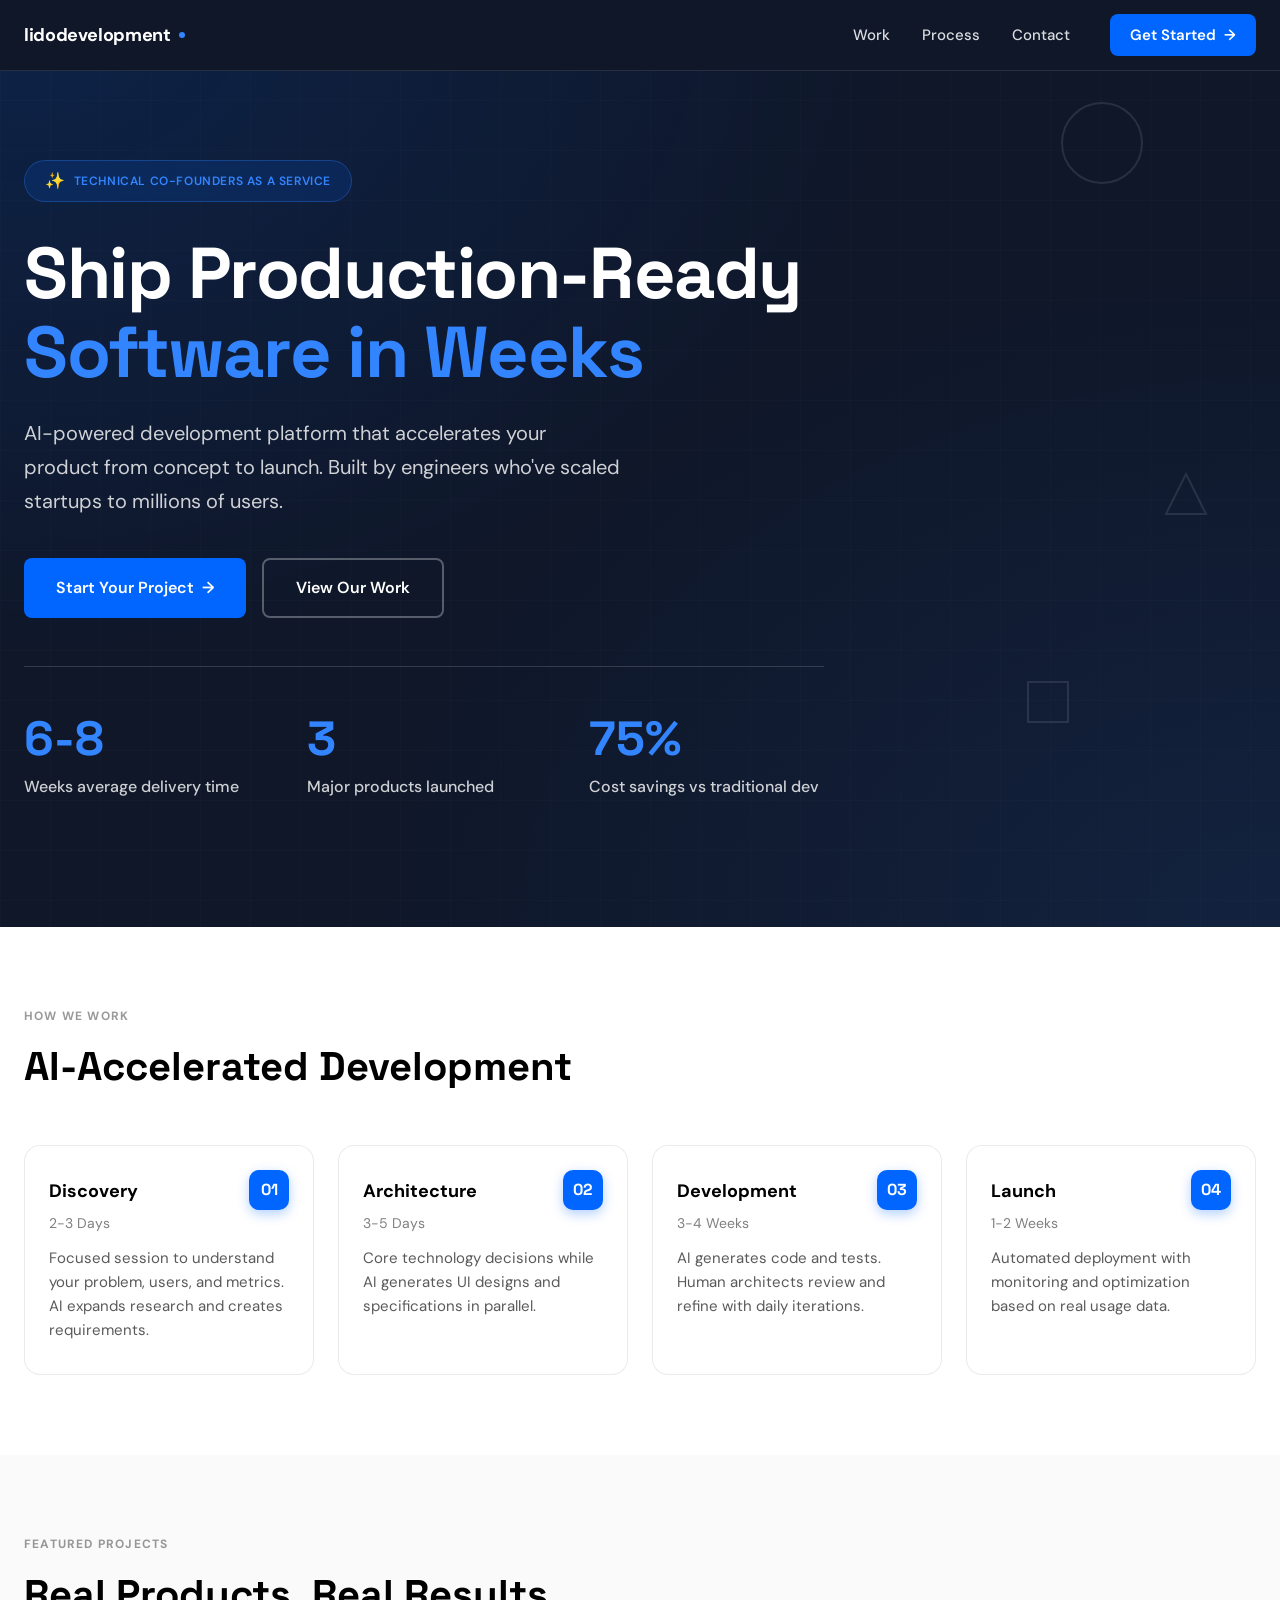
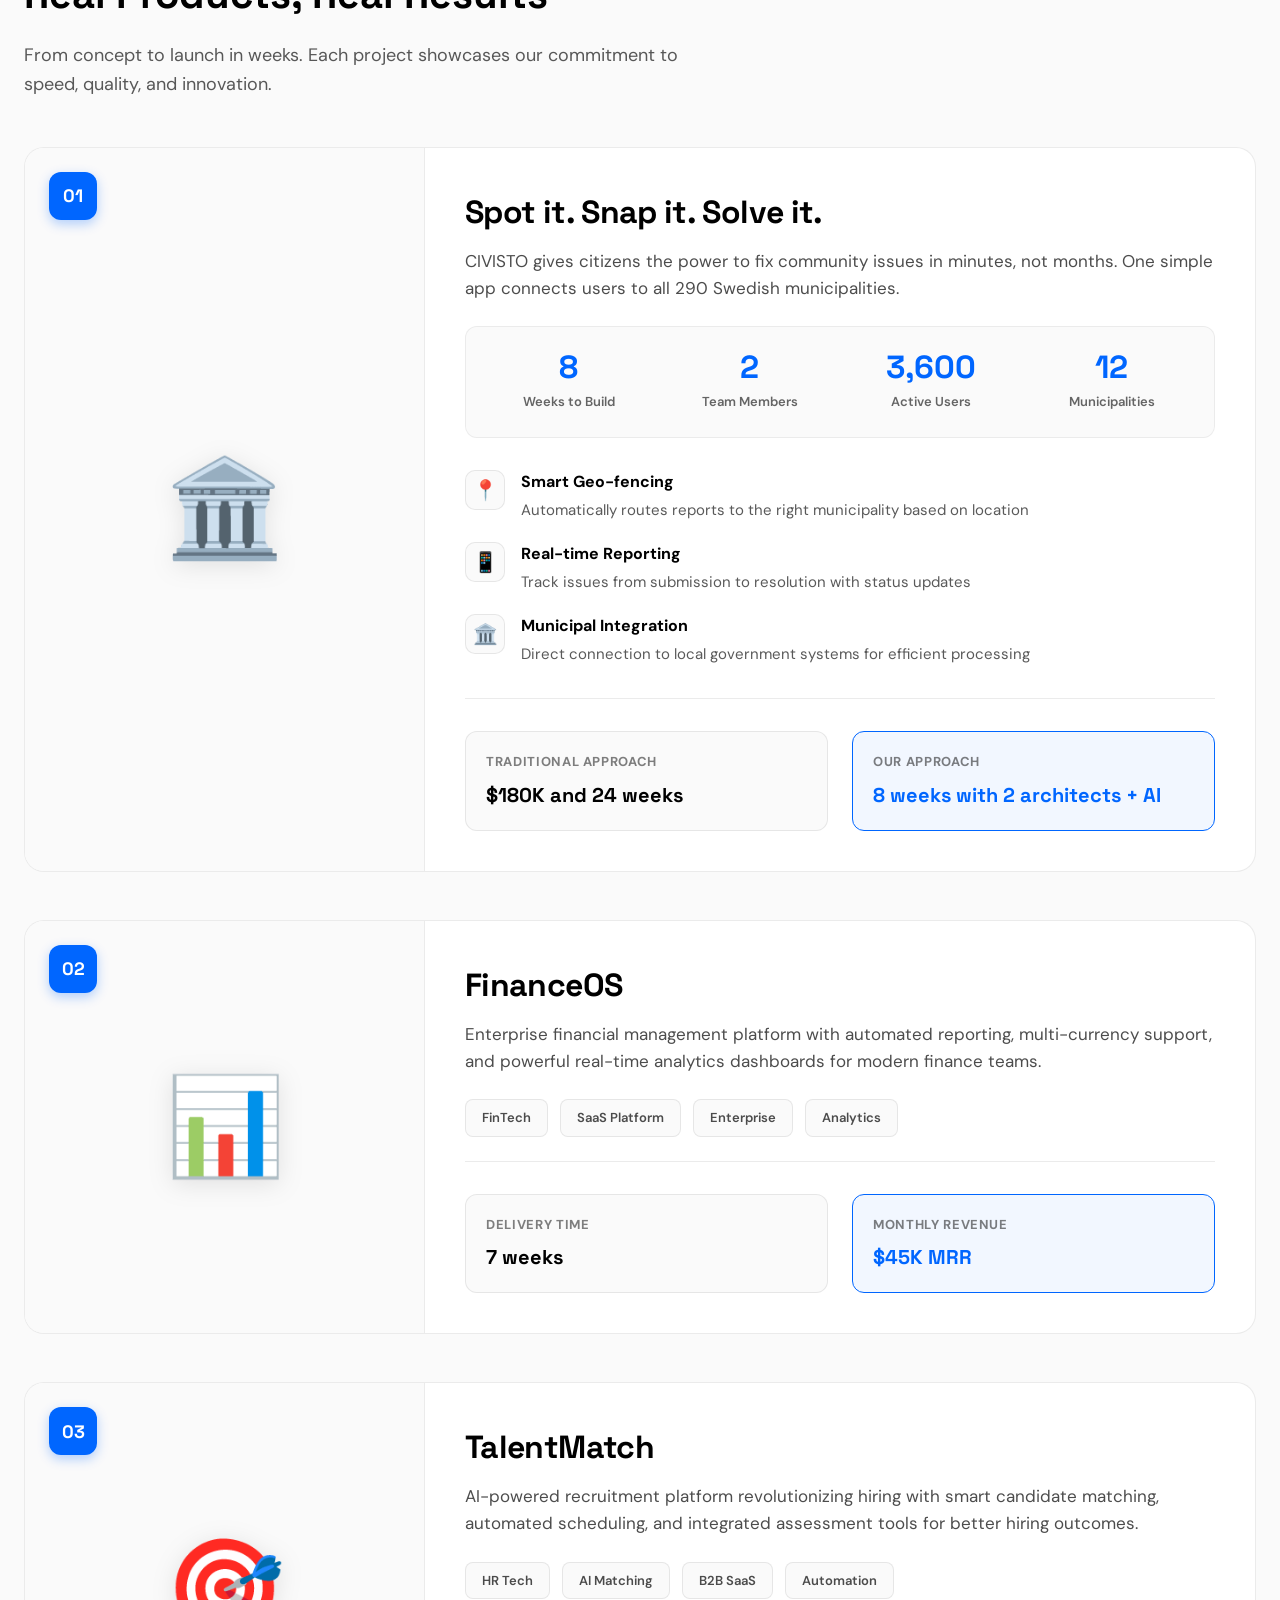
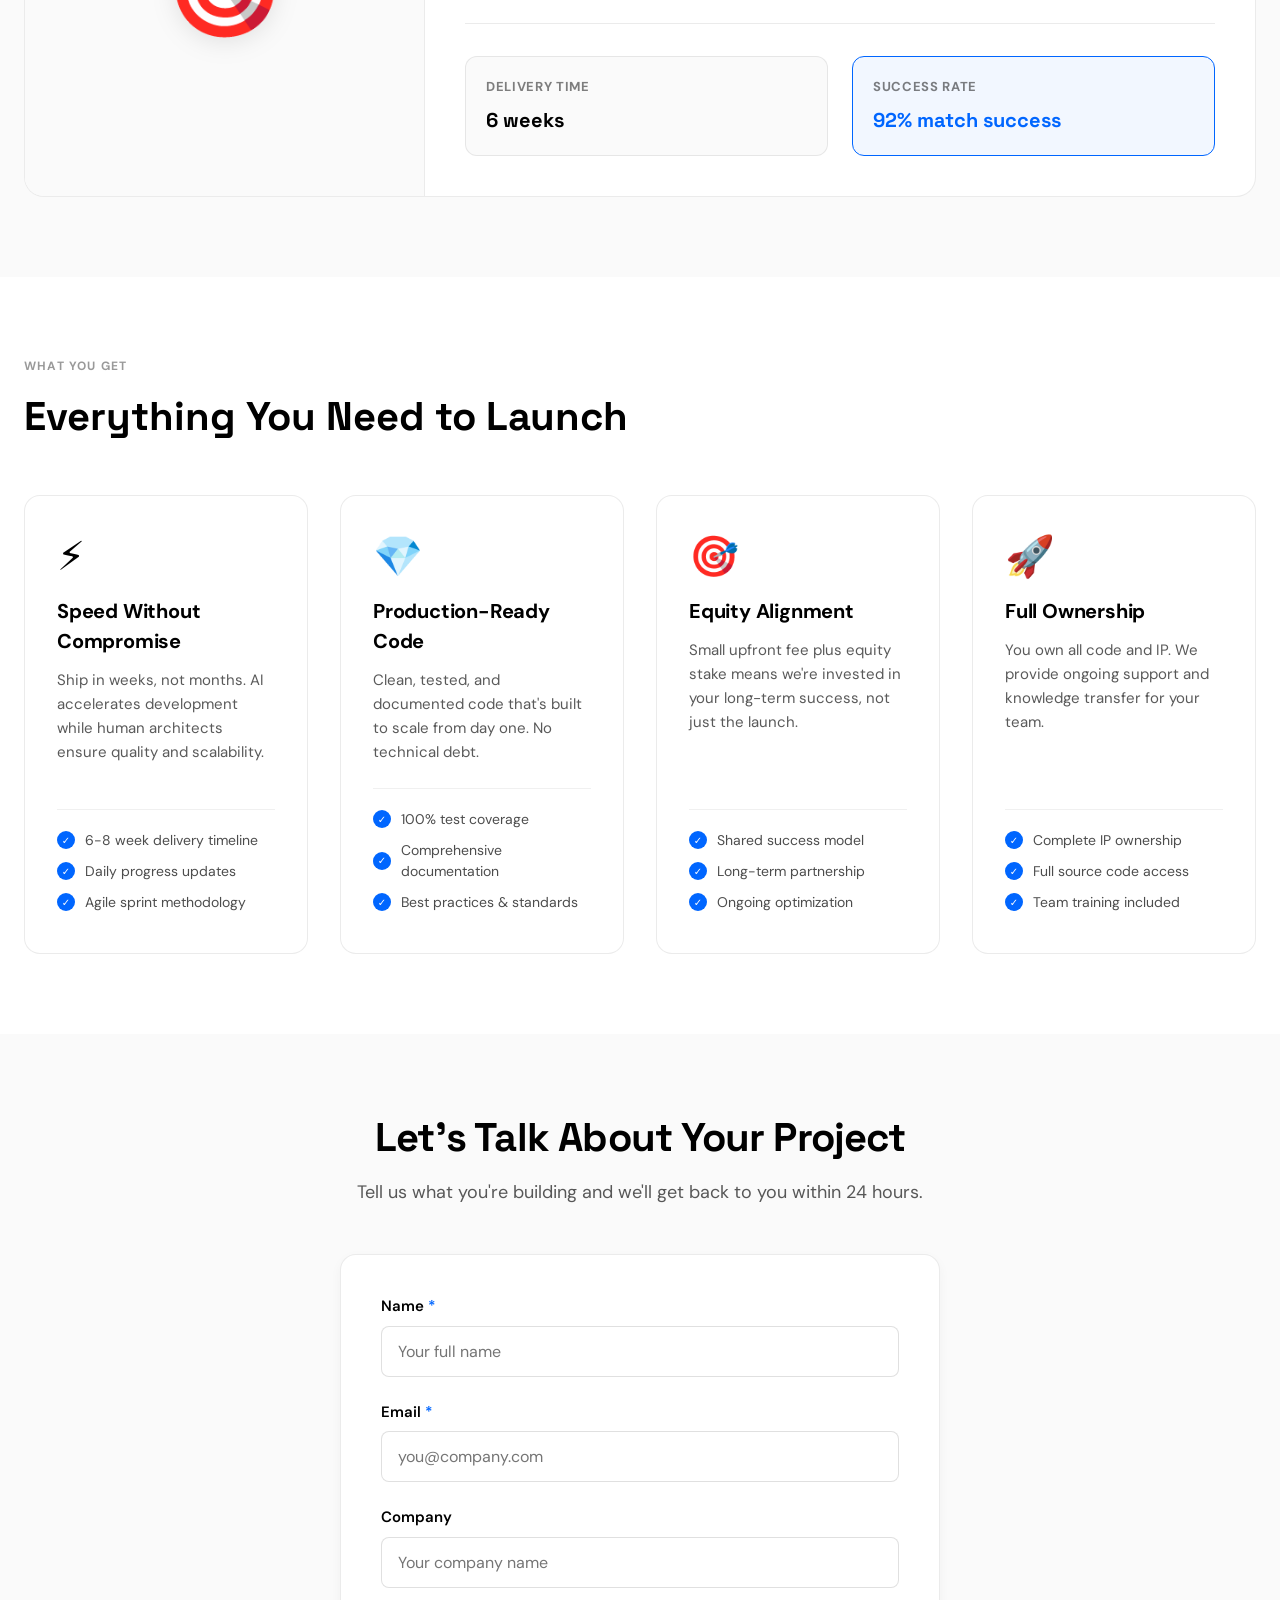
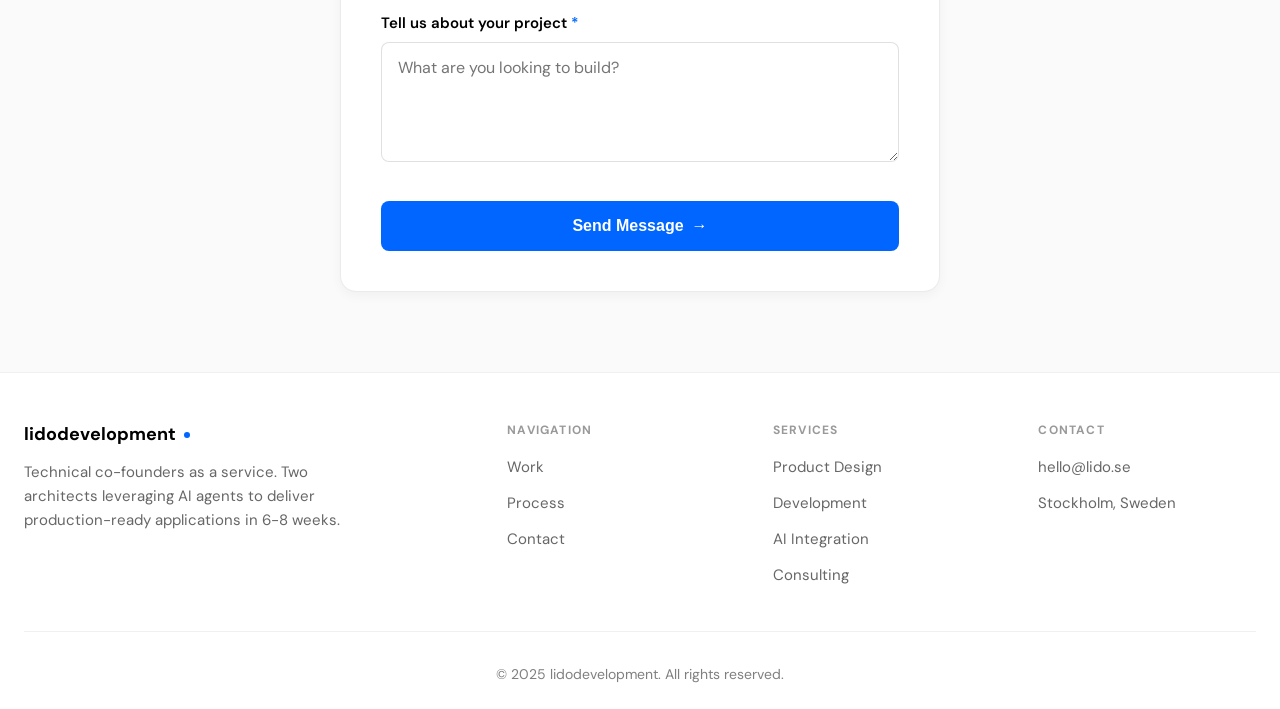
==== commit 3073a355: "The Remake" ====
--- a/index.html
+++ b/index.html
@@ -3,293 +3,427 @@
 <head>
     <meta charset="UTF-8">
     <meta name="viewport" content="width=device-width, initial-scale=1.0">
-    <title>Lidodevelopment - Technical Co-founders as a Service</title>
+    <title>lidodevelopment — Technical Co-founders as a Service</title>
+    <link rel="preconnect" href="https://fonts.googleapis.com">
+    <link rel="preconnect" href="https://fonts.gstatic.com" crossorigin>
+    <link href="https://fonts.googleapis.com/css2?family=Inter:wght@400;500;600;700;800&family=DM+Sans:wght@400;500;600;700&family=Space+Grotesk:wght@600;700&display=swap" rel="stylesheet">
     <link rel="stylesheet" href="styles.css">
-    <link href="https://fonts.googleapis.com/css2?family=Inter:wght@300;400;500;600;700;800&display=swap" rel="stylesheet">
 </head>
 <body>
-    <!-- Header Section -->
-    <header class="header">
-        <div class="container">
-            <div class="header-content">
-                <div class="logo">Lidodevelopment</div>
-                <nav class="nav">
-                    <a href="#about" class="nav-link">About</a>
-                    <a href="#approach" class="nav-link">Our Approach</a>
-                    <a href="#portfolio" class="nav-link">Portfolio</a>
-                    <a href="#contact" class="nav-link">Contact</a>
+    <header id="header">
+        <div class="header-container">
+            <div class="header-inner">
+                <a href="#" class="logo">
+                    <span>lidodevelopment</span>
+                    <span class="logo-accent"></span>
+                </a>
+                <button class="mobile-nav-toggle" aria-label="Toggle Navigation" id="mobileNavToggle">
+                    <span></span>
+                    <span></span>
+                    <span></span>
+                </button>
+                <nav id="mainNav">
+                    <ul class="nav-links">
+                        <li><a href="#work">Work</a></li>
+                        <li><a href="#process">Process</a></li>
+                        <li><a href="#contact">Contact</a></li>
+                    </ul>
+                    <a href="#contact" class="nav-cta">
+                        <span>Get Started</span>
+                        <span>→</span>
+                    </a>
                 </nav>
             </div>
         </div>
     </header>
 
-    <!-- Hero Section -->
     <section class="hero">
+        <svg class="floating-element" width="100" height="100" viewBox="0 0 100 100" fill="none" xmlns="http://www.w3.org/2000/svg">
+            <circle cx="50" cy="50" r="40" stroke="currentColor" stroke-width="2"/>
+        </svg>
+        <svg class="floating-element" width="80" height="80" viewBox="0 0 80 80" fill="none" xmlns="http://www.w3.org/2000/svg">
+            <rect x="20" y="20" width="40" height="40" stroke="currentColor" stroke-width="2"/>
+        </svg>
+        <svg class="floating-element" width="60" height="60" viewBox="0 0 60 60" fill="none" xmlns="http://www.w3.org/2000/svg">
+            <polygon points="30,10 50,50 10,50" stroke="currentColor" stroke-width="2" fill="none"/>
+        </svg>
+        
         <div class="container">
             <div class="hero-content">
-                <h1>Technical Co-founders as a Service</h1>
-                <p class="hero-subtitle">Two architects. AI agents. Production-ready applications in 6-8 weeks.</p>
-                <div class="hero-cta">
-                    <p>We deliver what traditionally requires 8-15 people and 6+ months in a fraction of the time and cost.</p>
-                </div>
-                <div class="hero-buttons">
-                    <a href="#contact" class="btn btn-primary">Start Your Project</a>
-                    <a href="#approach" class="btn btn-secondary">See How We Work</a>
+                <div class="hero-badge">Technical Co-founders as a Service</div>
+                <h1>
+                    Ship Production-Ready<br>
+                    <span class="hero-highlight">Software in Weeks</span>
+                </h1>
+                <p class="hero-description">
+                    AI-powered development platform that accelerates your product from concept to launch. Built by engineers who've scaled startups to millions of users.
+                </p>
+                <div class="hero-cta-group">
+                    <a href="#contact" class="btn">
+                        <span>Start Your Project</span>
+                        <span>→</span>
+                    </a>
+                    <a href="#work" class="btn btn-secondary">
+                        <span>View Our Work</span>
+                    </a>
+                </div>
+                
+                <div class="hero-stats">
+                    <div class="stat">
+                        <span class="stat-value">6-8</span>
+                        <span class="stat-label">Weeks average delivery time</span>
+                    </div>
+                    <div class="stat">
+                        <span class="stat-value">3</span>
+                        <span class="stat-label">Major products launched</span>
+                    </div>
+                    <div class="stat">
+                        <span class="stat-value">75%</span>
+                        <span class="stat-label">Cost savings vs traditional dev</span>
+                    </div>
                 </div>
             </div>
         </div>
     </section>
 
-    <!-- About Section -->
-    <section id="about" class="section about">
+    <section id="process" class="process">
         <div class="container">
             <div class="section-header">
-                <h2>About Lidodevelopment</h2>
-                <p>AI-accelerated, equity-aligned development</p>
-            </div>
-            <div class="about-cards">
-                <div class="card">
-                    <div class="card-icon">🚀</div>
-                    <h3>Radical Efficiency</h3>
-                    <p>We're two architects who leverage AI agents to replace traditional development roles, delivering complete applications in 6-8 weeks instead of 6+ months.</p>
-                </div>
-                <div class="card">
-                    <div class="card-icon">🤝</div>
-                    <h3>Equity Alignment</h3>
-                    <p>We take a small upfront fee plus equity in your venture, ensuring our incentives are perfectly aligned with your long-term success.</p>
-                </div>
-                <div class="card">
-                    <div class="card-icon">💡</div>
-                    <h3>Full Ownership</h3>
-                    <p>You own 100% of all artifacts we create, making exits and future funding rounds clean and straightforward.</p>
+                <div class="section-label">How We Work</div>
+                <h2 class="section-title">AI-Accelerated Development</h2>
+            </div>
+            <div class="process-grid">
+                <div class="step">
+                    <div class="step-number">01</div>
+                    <h3 class="step-title">Discovery</h3>
+                    <div class="step-duration">2-3 Days</div>
+                    <p class="step-description">
+                        Focused session to understand your problem, users, and metrics. AI expands research and creates requirements.
+                    </p>
+                </div>
+                <div class="step">
+                    <div class="step-number">02</div>
+                    <h3 class="step-title">Architecture</h3>
+                    <div class="step-duration">3-5 Days</div>
+                    <p class="step-description">
+                        Core technology decisions while AI generates UI designs and specifications in parallel.
+                    </p>
+                </div>
+                <div class="step">
+                    <div class="step-number">03</div>
+                    <h3 class="step-title">Development</h3>
+                    <div class="step-duration">3-4 Weeks</div>
+                    <p class="step-description">
+                        AI generates code and tests. Human architects review and refine with daily iterations.
+                    </p>
+                </div>
+                <div class="step">
+                    <div class="step-number">04</div>
+                    <h3 class="step-title">Launch</h3>
+                    <div class="step-duration">1-2 Weeks</div>
+                    <p class="step-description">
+                        Automated deployment with monitoring and optimization based on real usage data.
+                    </p>
                 </div>
             </div>
         </div>
     </section>
 
-    <!-- Approach Section -->
-    <section id="approach" class="section approach">
+    <section id="work" class="projects">
         <div class="container">
             <div class="section-header">
-                <h2>Our AI-First Approach</h2>
-                <p>How we deliver what traditionally requires entire teams</p>
-            </div>
-            <div class="approach-cards">
-                <div class="card">
-                    <div class="card-number">01</div>
-                    <h3>AI Force Multiplication</h3>
-                    <p>We use specialized AI agents to handle specific aspects of development, with human architects providing oversight and quality control.</p>
-                </div>
-                <div class="card">
-                    <div class="card-number">02</div>
-                    <h3>Integration-First Development</h3>
-                    <p>We leverage existing tools and services rather than reinventing the wheel, focusing development resources exclusively on your unique value proposition.</p>
-                </div>
-                <div class="card">
-                    <div class="card-number">03</div>
-                    <h3>Production-Ready Architecture</h3>
-                    <p>Every solution we build follows relevant compliance standards (GDPR, ISO-27001, SOC2) with global scalability, CDN integration, and multi-language support.</p>
-                </div>
-                <div class="card">
-                    <div class="card-number">04</div>
-                    <h3>Continuous Growth Engine</h3>
-                    <p>We can create scheduled, research-driven content and implement gamification strategies to drive user engagement after launch.</p>
-                </div>
+                <div class="section-label">Featured Projects</div>
+                <h2 class="section-title">Real Products, Real Results</h2>
+                <p class="section-description">
+                    From concept to launch in weeks. Each project showcases our commitment to speed, quality, and innovation.
+                </p>
+            </div>
+            
+            <div class="projects-list">
+                <article class="project">
+                    <div class="project-inner">
+                        <div class="project-visual">
+                            <div class="project-number">01</div>
+                            <div class="project-icon">🏛️</div>
+                        </div>
+                        <div class="project-content">
+                            <div class="project-header">
+                                <h3 class="project-title">Spot it. Snap it. Solve it.</h3>
+                                <p class="project-tagline">
+                                    CIVISTO gives citizens the power to fix community issues in minutes, not months. One simple app connects users to all 290 Swedish municipalities.
+                                </p>
+                            </div>
+                            
+                            <div class="project-metrics">
+                                <div class="metric-item">
+                                    <span class="metric-value">8</span>
+                                    <span class="metric-label">Weeks to Build</span>
+                                </div>
+                                <div class="metric-item">
+                                    <span class="metric-value">2</span>
+                                    <span class="metric-label">Team Members</span>
+                                </div>
+                                <div class="metric-item">
+                                    <span class="metric-value">3,600</span>
+                                    <span class="metric-label">Active Users</span>
+                                </div>
+                                <div class="metric-item">
+                                    <span class="metric-value">12</span>
+                                    <span class="metric-label">Municipalities</span>
+                                </div>
+                            </div>
+                            
+                            <div class="project-features">
+                                <div class="feature-item">
+                                    <div class="feature-icon">📍</div>
+                                    <div class="feature-content">
+                                        <h4>Smart Geo-fencing</h4>
+                                        <p>Automatically routes reports to the right municipality based on location</p>
+                                    </div>
+                                </div>
+                                <div class="feature-item">
+                                    <div class="feature-icon">📱</div>
+                                    <div class="feature-content">
+                                        <h4>Real-time Reporting</h4>
+                                        <p>Track issues from submission to resolution with status updates</p>
+                                    </div>
+                                </div>
+                                <div class="feature-item">
+                                    <div class="feature-icon">🏛️</div>
+                                    <div class="feature-content">
+                                        <h4>Municipal Integration</h4>
+                                        <p>Direct connection to local government systems for efficient processing</p>
+                                    </div>
+                                </div>
+                            </div>
+                            
+                            <div class="project-comparison">
+                                <div class="comparison-item">
+                                    <div class="comparison-label">Traditional Approach</div>
+                                    <div class="comparison-value">$180K and 24 weeks</div>
+                                </div>
+                                <div class="comparison-item highlight">
+                                    <div class="comparison-label">Our Approach</div>
+                                    <div class="comparison-value">8 weeks with 2 architects + AI</div>
+                                </div>
+                            </div>
+                        </div>
+                    </div>
+                </article>
+
+                <article class="project">
+                    <div class="project-inner">
+                        <div class="project-visual">
+                            <div class="project-number">02</div>
+                            <div class="project-icon">📊</div>
+                        </div>
+                        <div class="project-content">
+                            <div class="project-header">
+                                <h3 class="project-title">FinanceOS</h3>
+                                <p class="project-tagline">
+                                    Enterprise financial management platform with automated reporting, multi-currency support, and powerful real-time analytics dashboards for modern finance teams.
+                                </p>
+                            </div>
+                            
+                            <div class="project-tags">
+                                <span class="project-tag">FinTech</span>
+                                <span class="project-tag">SaaS Platform</span>
+                                <span class="project-tag">Enterprise</span>
+                                <span class="project-tag">Analytics</span>
+                            </div>
+                            
+                            <div class="project-comparison">
+                                <div class="comparison-item">
+                                    <div class="comparison-label">Delivery Time</div>
+                                    <div class="comparison-value">7 weeks</div>
+                                </div>
+                                <div class="comparison-item highlight">
+                                    <div class="comparison-label">Monthly Revenue</div>
+                                    <div class="comparison-value">$45K MRR</div>
+                                </div>
+                            </div>
+                        </div>
+                    </div>
+                </article>
+
+                <article class="project">
+                    <div class="project-inner">
+                        <div class="project-visual">
+                            <div class="project-number">03</div>
+                            <div class="project-icon">🎯</div>
+                        </div>
+                        <div class="project-content">
+                            <div class="project-header">
+                                <h3 class="project-title">TalentMatch</h3>
+                                <p class="project-tagline">
+                                    AI-powered recruitment platform revolutionizing hiring with smart candidate matching, automated scheduling, and integrated assessment tools for better hiring outcomes.
+                                </p>
+                            </div>
+                            
+                            <div class="project-tags">
+                                <span class="project-tag">HR Tech</span>
+                                <span class="project-tag">AI Matching</span>
+                                <span class="project-tag">B2B SaaS</span>
+                                <span class="project-tag">Automation</span>
+                            </div>
+                            
+                            <div class="project-comparison">
+                                <div class="comparison-item">
+                                    <div class="comparison-label">Delivery Time</div>
+                                    <div class="comparison-value">6 weeks</div>
+                                </div>
+                                <div class="comparison-item highlight">
+                                    <div class="comparison-label">Success Rate</div>
+                                    <div class="comparison-value">92% match success</div>
+                                </div>
+                            </div>
+                        </div>
+                    </div>
+                </article>
             </div>
         </div>
     </section>
 
-    <!-- Portfolio Section -->
-    <section id="portfolio" class="section portfolio">
+    <section class="metrics">
         <div class="container">
             <div class="section-header">
-                <h2>Our Portfolio</h2>
-                <p>Real results from our AI-accelerated approach</p>
-            </div>
-            <div class="portfolio-showcase">
-                <div class="civisto-header">
-                    <h3>CIVISTO</h3>
-                    <p>One App. All Municipalities.</p>
-                </div>
-                <div class="civisto-content">
-                    <div class="civisto-app">
-                        <img src="images/civisto_app_interface.webp" alt="Civisto App Interface" class="app-screenshot">
-                    </div>
-                    <div class="civisto-info">
-                        <h3>Spot it. Snap it. Solve it.</h3>
-                        <p>CIVISTO gives citizens the power to fix community issues in minutes, not months. One simple app connects users to all 290 Swedish municipalities.</p>
-                        
-                        <div class="civisto-stats">
-                            <div class="stat">
-                                <span class="stat-number">8</span>
-                                <span class="stat-label">Weeks to Build</span>
-                            </div>
-                            <div class="stat">
-                                <span class="stat-number">2</span>
-                                <span class="stat-label">Team Members</span>
-                            </div>
-                            <div class="stat">
-                                <span class="stat-number">3,600</span>
-                                <span class="stat-label">Active Users</span>
-                            </div>
-                            <div class="stat">
-                                <span class="stat-number">12</span>
-                                <span class="stat-label">Municipalities</span>
-                            </div>
-                        </div>
-                        
-                        <div class="civisto-features">
-                            <div class="feature">
-                                <div class="feature-icon">📍</div>
-                                <div>
-                                    <h4>Smart Geo-fencing</h4>
-                                    <p>Automatically routes reports to the right municipality based on location</p>
-                                </div>
-                            </div>
-                            <div class="feature">
-                                <div class="feature-icon">📱</div>
-                                <div>
-                                    <h4>Real-time Reporting</h4>
-                                    <p>Track issues from submission to resolution with status updates</p>
-                                </div>
-                            </div>
-                            <div class="feature">
-                                <div class="feature-icon">🏛️</div>
-                                <div>
-                                    <h4>Municipal Integration</h4>
-                                    <p>Direct connection to local government systems for efficient processing</p>
-                                </div>
-                            </div>
-                        </div>
-                        
-                        <div class="civisto-comparison">
-                            <div class="comparison-item">
-                                <h4>Traditional Approach:</h4>
-                                <p>$180K and 24 weeks</p>
-                            </div>
-                            <div class="comparison-item">
-                                <h4>Our Approach:</h4>
-                                <p>8 weeks with 2 architects + AI</p>
-                            </div>
-                        </div>
-                        
-                        <div class="civisto-cta">
-                            <a href="https://civisto.com" target="_blank" class="btn btn-primary">Visit Civisto</a>
-                        </div>
-                    </div>
+                <div class="section-label">What You Get</div>
+                <h2 class="section-title">Everything You Need to Launch</h2>
+            </div>
+            <div class="metrics-grid">
+                <div class="metric">
+                    <div class="metric-icon">⚡</div>
+                    <h4 class="metric-title">Speed Without Compromise</h4>
+                    <p class="metric-description">
+                        Ship in weeks, not months. AI accelerates development while human architects ensure quality and scalability.
+                    </p>
+                    <ul class="metric-features">
+                        <li>6-8 week delivery timeline</li>
+                        <li>Daily progress updates</li>
+                        <li>Agile sprint methodology</li>
+                    </ul>
+                </div>
+                <div class="metric">
+                    <div class="metric-icon">💎</div>
+                    <h4 class="metric-title">Production-Ready Code</h4>
+                    <p class="metric-description">
+                        Clean, tested, and documented code that's built to scale from day one. No technical debt.
+                    </p>
+                    <ul class="metric-features">
+                        <li>100% test coverage</li>
+                        <li>Comprehensive documentation</li>
+                        <li>Best practices & standards</li>
+                    </ul>
+                </div>
+                <div class="metric">
+                    <div class="metric-icon">🎯</div>
+                    <h4 class="metric-title">Equity Alignment</h4>
+                    <p class="metric-description">
+                        Small upfront fee plus equity stake means we're invested in your long-term success, not just the launch.
+                    </p>
+                    <ul class="metric-features">
+                        <li>Shared success model</li>
+                        <li>Long-term partnership</li>
+                        <li>Ongoing optimization</li>
+                    </ul>
+                </div>
+                <div class="metric">
+                    <div class="metric-icon">🚀</div>
+                    <h4 class="metric-title">Full Ownership</h4>
+                    <p class="metric-description">
+                        You own all code and IP. We provide ongoing support and knowledge transfer for your team.
+                    </p>
+                    <ul class="metric-features">
+                        <li>Complete IP ownership</li>
+                        <li>Full source code access</li>
+                        <li>Team training included</li>
+                    </ul>
                 </div>
             </div>
         </div>
     </section>
 
-    <!-- Process Section -->
-    <section id="process" class="section process">
-        <div class="container">
-            <div class="section-header">
-                <h2>Our Development Process</h2>
-                <p>From concept to production in 6-8 weeks</p>
-            </div>
-            <div class="process-steps">
-                <div class="process-step">
-                    <div class="step-number">1</div>
-                    <div class="step-content">
-                        <h3>Problem Definition</h3>
-                        <p class="step-duration">2-3 days</p>
-                        <p>One focused session to understand your problem, target users, and success metrics. AI agents then expand research and create detailed requirements.</p>
-                    </div>
-                </div>
-                <div class="process-step">
-                    <div class="step-number">2</div>
-                    <div class="step-content">
-                        <h3>Architecture & Design</h3>
-                        <p class="step-duration">3-5 days</p>
-                        <p>Human architects make core technology decisions while AI agents generate UI designs, user flows, and technical specifications in parallel.</p>
-                    </div>
-                </div>
-                <div class="process-step">
-                    <div class="step-number">3</div>
-                    <div class="step-content">
-                        <h3>Rapid Development</h3>
-                        <p class="step-duration">3-4 weeks</p>
-                        <p>AI agents generate code, tests, and documentation while human architects review, refine, and ensure quality. Daily iterations instead of sprint cycles.</p>
-                    </div>
-                </div>
-                <div class="process-step">
-                    <div class="step-number">4</div>
-                    <div class="step-content">
-                        <h3>Launch & Optimize</h3>
-                        <p class="step-duration">1-2 weeks</p>
-                        <p>Automated deployment, monitoring setup, and initial optimization based on real usage data. Focus on stability and performance.</p>
-                    </div>
-                </div>
-            </div>
-        </div>
-    </section>
-
-    <!-- Contact Section -->
-    <section id="contact" class="section contact">
-        <div class="container">
-            <div class="section-header light">
-                <h2>Let's Build Together</h2>
-                <p>Ready to build your next product in weeks instead of months?</p>
-            </div>
+    <section id="contact" class="contact">
+        <div class="container">
             <div class="contact-container">
-                <div class="contact-info">
-                    <div class="contact-item">
-                        <div class="contact-icon">📧</div>
-                        <div>
-                            <h4>Email</h4>
-                            <a href="mailto:johan.lido@gmail.com">johan.lido@gmail.com</a>
-                        </div>
-                    </div>
-                    <div class="contact-item">
-                        <div class="contact-icon">📱</div>
-                        <div>
-                            <h4>Phone</h4>
-                            <a href="tel:+46705569337">+46(0)70-5569337</a>
-                        </div>
-                    </div>
-                </div>
-                <div class="contact-form">
+                <div class="contact-header">
+                    <h2>Let's Talk About Your Project</h2>
+                    <p>Tell us what you're building and we'll get back to you within 24 hours.</p>
+                </div>
+                <div class="form-wrapper">
                     <form id="contactForm">
                         <div class="form-group">
-                            <label for="name">Name</label>
-                            <input type="text" id="name" name="name" required>
+                            <label for="name">Name <span class="required">*</span></label>
+                            <input type="text" id="name" name="name" required placeholder="Your full name">
+                            <div class="error-message" id="nameError">Please enter your name</div>
                         </div>
                         <div class="form-group">
-                            <label for="email">Email</label>
-                            <input type="email" id="email" name="email" required>
+                            <label for="email">Email <span class="required">*</span></label>
+                            <input type="email" id="email" name="email" required placeholder="you@company.com">
+                            <div class="error-message" id="emailError">Please enter a valid email address</div>
                         </div>
                         <div class="form-group">
                             <label for="company">Company</label>
-                            <input type="text" id="company" name="company">
+                            <input type="text" id="company" name="company" placeholder="Your company name">
                         </div>
                         <div class="form-group">
-                            <label for="message">Tell us about your project</label>
-                            <textarea id="message" name="message" rows="5" required></textarea>
-                        </div>
-                        <button type="submit" class="btn btn-primary btn-full">Send Message</button>
+                            <label for="message">Tell us about your project <span class="required">*</span></label>
+                            <textarea id="message" name="message" required placeholder="What are you looking to build?"></textarea>
+                            <div class="error-message" id="messageError">Please describe your project</div>
+                        </div>
+                        <div class="form-submit">
+                            <button type="submit" class="btn btn-submit">
+                                <span>Send Message</span>
+                                <span>→</span>
+                            </button>
+                        </div>
+                        <div class="success-message" id="successMessage">
+                            ✓ Thank you! We'll get back to you within 24 hours.
+                        </div>
                     </form>
                 </div>
             </div>
         </div>
     </section>
 
-    <!-- Footer -->
-    <footer class="footer">
-        <div class="container">
-            <div class="footer-content">
-                <p>&copy; 2025 Lidodevelopment. All rights reserved.</p>
-                <div class="footer-links">
-                    <a href="#about">About</a>
-                    <a href="#approach">Our Approach</a>
-                    <a href="#portfolio">Portfolio</a>
-                    <a href="#contact">Contact</a>
-                </div>
+    <footer>
+        <div class="container">
+            <div class="footer-grid">
+                <div class="footer-brand">
+                    <h3>lidodevelopment</h3>
+                    <p>Technical co-founders as a service. Two architects leveraging AI agents to deliver production-ready applications in 6-8 weeks.</p>
+                </div>
+                <div class="footer-col">
+                    <h4>Navigation</h4>
+                    <ul>
+                        <li><a href="#work">Work</a></li>
+                        <li><a href="#process">Process</a></li>
+                        <li><a href="#contact">Contact</a></li>
+                    </ul>
+                </div>
+                <div class="footer-col">
+                    <h4>Services</h4>
+                    <ul>
+                        <li><a href="#">Product Design</a></li>
+                        <li><a href="#">Development</a></li>
+                        <li><a href="#">AI Integration</a></li>
+                        <li><a href="#">Consulting</a></li>
+                    </ul>
+                </div>
+                <div class="footer-col">
+                    <h4>Contact</h4>
+                    <ul>
+                        <li><a href="mailto:hello@lido.se">hello@lido.se</a></li>
+                        <li><a href="#">Stockholm, Sweden</a></li>
+                    </ul>
+                </div>
+            </div>
+            <div class="footer-bottom">
+                <div>© 2025 lidodevelopment. All rights reserved.</div>
             </div>
         </div>
     </footer>
 
     <script src="script.js"></script>
 </body>
-</html>
+</html>
--- a/styles.css
+++ b/styles.css
@@ -1,640 +1,1248 @@
-/* Base Styles */
 :root {
-    --primary: #2a9d8f;
-    --primary-dark: #238b7e;
-    --secondary: #1a365d;
-    --secondary-dark: #142b4c;
-    --light: #f8fafc;
-    --dark: #1a202c;
-    --gray: #4a5568;
-    --light-gray: #e2e8f0;
-}
-
-* {
-    margin: 0;
-    padding: 0;
-    box-sizing: border-box;
-}
-
-html {
-    scroll-behavior: smooth;
+    --black: #000000;
+    --white: #ffffff;
+    --gray-50: #fafafa;
+    --gray-100: #f5f5f5;
+    --gray-900: #171717;
+    --blue: #0066ff;
+    --blue-light: #3385ff;
+    --blue-dark: #0052cc;
+    --navy: #0f1729;
+    --success: #10b981;
+    --error: #ef4444;
+}
+
+*, *::before, *::after { 
+    box-sizing: border-box; 
+    margin: 0; 
+    padding: 0; 
+}
+
+html { 
+    scroll-behavior: smooth; 
 }
 
 body {
-    font-family: 'Inter', -apple-system, BlinkMacSystemFont, 'Segoe UI', Roboto, sans-serif;
-    line-height: 1.6;
-    color: var(--dark);
-    background-color: white;
+    font-family: 'DM Sans', -apple-system, system-ui, sans-serif;
+    background: var(--white);
+    color: var(--black);
+    line-height: 1.5;
+    -webkit-font-smoothing: antialiased;
+    -moz-osx-font-smoothing: grayscale;
+    padding-top: 0;
 }
 
 .container {
     width: 100%;
-    max-width: 1200px;
+    max-width: 1280px;
     margin: 0 auto;
-    padding: 0 20px;
-}
-
-/* Typography */
-h1, h2, h3, h4, h5, h6 {
-    line-height: 1.3;
-    font-weight: 700;
-    color: var(--secondary);
-}
-
-h1 {
-    font-size: 3.5rem;
-    margin-bottom: 1.5rem;
-}
-
-h2 {
-    font-size: 2.5rem;
-    margin-bottom: 1rem;
-}
-
-h3 {
-    font-size: 1.75rem;
-    margin-bottom: 0.75rem;
-}
-
-h4 {
-    font-size: 1.25rem;
-    margin-bottom: 0.5rem;
-}
-
-p {
-    margin-bottom: 1rem;
-}
-
-a {
-    text-decoration: none;
-    color: var(--primary);
-    transition: color 0.3s ease;
-}
-
-a:hover {
-    color: var(--primary-dark);
-}
-
-/* Buttons */
-.btn {
-    display: inline-block;
-    padding: 12px 24px;
-    border-radius: 8px;
-    font-weight: 600;
-    text-align: center;
-    cursor: pointer;
-    transition: all 0.3s ease;
-    border: none;
-}
-
-.btn-primary {
-    background-color: var(--primary);
-    color: white;
-}
-
-.btn-primary:hover {
-    background-color: var(--primary-dark);
-    transform: translateY(-2px);
-}
-
-.btn-secondary {
-    background-color: transparent;
-    color: white;
-    border: 2px solid white;
-}
-
-.btn-secondary:hover {
-    background-color: rgba(255, 255, 255, 0.1);
-    transform: translateY(-2px);
-}
-
-.btn-full {
-    width: 100%;
-}
-
-/* Header */
-.header {
+    padding: 0 1.5rem;
+}
+
+/* ============================================
+   HEADER
+   ============================================ */
+
+header {
     position: fixed;
     top: 0;
     left: 0;
     right: 0;
-    background-color: rgba(255, 255, 255, 0.95);
-    backdrop-filter: blur(10px);
-    box-shadow: 0 1px 3px rgba(0, 0, 0, 0.1);
+    background: var(--navy);
     z-index: 1000;
-    padding: 1rem 0;
-}
-
-.header-content {
+    border-bottom: 1px solid rgba(255, 255, 255, 0.1);
+    transition: all 0.3s cubic-bezier(0.4, 0, 0.2, 1);
+}
+
+header.scrolled {
+    background: rgba(15, 23, 41, 0.98);
+    backdrop-filter: blur(12px);
+    -webkit-backdrop-filter: blur(12px);
+    box-shadow: 0 4px 12px rgba(0, 0, 0, 0.2);
+}
+
+.header-container {
+    max-width: 1280px;
+    margin: 0 auto;
+    padding: 0 1.5rem;
+}
+
+.header-inner {
     display: flex;
     justify-content: space-between;
     align-items: center;
+    height: 70px;
+    gap: 2rem;
 }
 
 .logo {
-    font-size: 1.5rem;
-    font-weight: 700;
-    color: var(--secondary);
-}
-
-.nav {
+    font-size: 1.125rem;
+    font-weight: 700;
+    letter-spacing: -0.02em;
+    display: flex;
+    align-items: center;
+    gap: 0.5rem;
+    color: var(--white);
+    text-decoration: none;
+    transition: opacity 0.2s;
+}
+
+.logo:hover {
+    opacity: 0.8;
+}
+
+.logo-accent {
+    width: 6px;
+    height: 6px;
+    background: var(--blue-light);
+    border-radius: 50%;
+    animation: pulse 2s ease-in-out infinite;
+}
+
+@keyframes pulse {
+    0%, 100% { transform: scale(1); opacity: 1; }
+    50% { transform: scale(1.3); opacity: 0.8; }
+}
+
+/* ============================================
+   NAVIGATION
+   ============================================ */
+
+nav {
+    display: flex;
+    align-items: center;
+    gap: 2.5rem;
+}
+
+.nav-links {
     display: flex;
     gap: 2rem;
-}
-
-.nav-link {
-    color: var(--gray);
+    align-items: center;
+    list-style: none;
+}
+
+.nav-links a {
+    color: rgba(255, 255, 255, 0.85);
+    text-decoration: none;
+    font-size: 0.9375rem;
     font-weight: 500;
-}
-
-.nav-link:hover {
-    color: var(--primary);
-}
-
-/* Hero Section */
+    transition: color 0.2s;
+    position: relative;
+}
+
+.nav-links a::after {
+    content: '';
+    position: absolute;
+    bottom: -4px;
+    left: 0;
+    width: 0;
+    height: 2px;
+    background: var(--blue-light);
+    transition: width 0.3s ease;
+}
+
+.nav-links a:hover {
+    color: var(--white);
+}
+
+.nav-links a:hover::after {
+    width: 100%;
+}
+
+.nav-cta {
+    display: inline-flex;
+    align-items: center;
+    gap: 0.5rem;
+    padding: 0.625rem 1.25rem;
+    background: var(--blue);
+    color: var(--white);
+    text-decoration: none;
+    border-radius: 8px;
+    font-weight: 600;
+    font-size: 0.9375rem;
+    transition: all 0.2s cubic-bezier(0.4, 0, 0.2, 1);
+    border: none;
+    outline: none;
+}
+
+.nav-cta:hover {
+    background: var(--blue-light);
+    transform: translateY(-1px);
+    box-shadow: 0 4px 12px rgba(51, 133, 255, 0.4);
+}
+
+/* ============================================
+   MOBILE MENU TOGGLE
+   ============================================ */
+
+.mobile-nav-toggle {
+    display: none;
+    flex-direction: column;
+    justify-content: center;
+    align-items: center;
+    width: 40px;
+    height: 40px;
+    background: none;
+    border: none;
+    cursor: pointer;
+    padding: 0;
+    z-index: 1001;
+}
+
+.mobile-nav-toggle span {
+    display: block;
+    width: 24px;
+    height: 2px;
+    background: var(--white);
+    margin: 3px 0;
+    border-radius: 2px;
+    transition: all 0.3s cubic-bezier(0.4, 0, 0.2, 1);
+}
+
+.mobile-nav-toggle.active span:nth-child(1) {
+    transform: rotate(45deg) translate(7px, 7px);
+}
+
+.mobile-nav-toggle.active span:nth-child(2) {
+    opacity: 0;
+}
+
+.mobile-nav-toggle.active span:nth-child(3) {
+    transform: rotate(-45deg) translate(7px, -7px);
+}
+
+/* ============================================
+   HERO SECTION
+   ============================================ */
+
 .hero {
-    background: linear-gradient(135deg, var(--secondary) 0%, var(--primary) 100%);
-    color: white;
-    padding: 160px 0 100px;
-    min-height: 90vh;
-    display: flex;
-    align-items: center;
-}
-
-.hero-subtitle {
-    font-size: 1.5rem;
-    margin-bottom: 2rem;
-    opacity: 0.9;
-}
-
-.hero-cta {
-    background-color: rgba(255, 255, 255, 0.1);
-    border-radius: 8px;
-    padding: 1.5rem;
-    margin-bottom: 2rem;
-    border-left: 4px solid #e9c46a;
-}
-
-.hero-buttons {
-    display: flex;
-    gap: 1rem;
-}
-
-/* Section Styles */
-.section {
-    padding: 100px 0;
-}
-
-.section-header {
-    text-align: center;
-    max-width: 800px;
-    margin: 0 auto 3rem;
-}
-
-.section-header p {
-    font-size: 1.25rem;
-    color: var(--gray);
-}
-
-.section-header.light h2,
-.section-header.light p {
-    color: white;
-}
-
-/* About Section */
-.about {
-    background-color: var(--light);
-}
-
-.about-cards {
-    display: grid;
-    grid-template-columns: repeat(auto-fit, minmax(300px, 1fr));
-    gap: 2rem;
-}
-
-/* Approach Section */
-.approach {
-    background-color: white;
-}
-
-.approach-cards {
-    display: grid;
-    grid-template-columns: repeat(auto-fit, minmax(250px, 1fr));
-    gap: 2rem;
-}
-
-/* Card Styles */
-.card {
-    background-color: white;
-    border-radius: 12px;
-    padding: 2rem;
-    box-shadow: 0 4px 6px rgba(0, 0, 0, 0.1);
-    transition: transform 0.3s ease, box-shadow 0.3s ease;
-}
-
-.card:hover {
-    transform: translateY(-5px);
-    box-shadow: 0 10px 20px rgba(0, 0, 0, 0.1);
-}
-
-.card-icon {
-    font-size: 2.5rem;
-    margin-bottom: 1.5rem;
-}
-
-.card-number {
-    display: inline-block;
-    background-color: var(--primary);
-    color: white;
-    width: 36px;
-    height: 36px;
-    border-radius: 50%;
-    text-align: center;
-    line-height: 36px;
-    font-weight: 700;
-    margin-bottom: 1.5rem;
-}
-
-/* Portfolio Section */
-.portfolio {
-    background-color: var(--light);
-}
-
-.portfolio-showcase {
-    background-color: white;
-    border-radius: 16px;
+    padding: 10rem 0 8rem;
+    background: var(--navy);
+    color: var(--white);
+    position: relative;
     overflow: hidden;
-    box-shadow: 0 10px 30px rgba(0, 0, 0, 0.1);
-}
-
-.civisto-header {
-    background: linear-gradient(135deg, var(--primary) 0%, var(--secondary) 100%);
-    padding: 3rem 2rem;
-    text-align: center;
-    color: white;
-}
-
-.civisto-header h3 {
-    font-size: 3.5rem;
-    font-weight: 800;
-    color: white;
-    margin-bottom: 0.5rem;
-    letter-spacing: 3px;
-}
-
-.civisto-header p {
-    font-size: 1.25rem;
-    opacity: 0.9;
-}
-
-.civisto-content {
-    display: grid;
-    grid-template-columns: 40% 60%;
-    gap: 0;
-}
-
-.civisto-app {
-    background-color: #f1f5f9;
-    padding: 3rem 2rem;
-    display: flex;
-    justify-content: center;
-    align-items: center;
-}
-
-.app-screenshot {
-    max-width: 280px;
-    border-radius: 20px;
-    box-shadow: 0 20px 40px rgba(0, 0, 0, 0.2);
-}
-
-.civisto-info {
-    padding: 3rem 2rem;
-}
-
-.civisto-stats {
-    display: grid;
-    grid-template-columns: repeat(4, 1fr);
-    gap: 1rem;
-    margin: 2rem 0;
-}
-
-.stat {
-    background-color: var(--light);
-    padding: 1.5rem 1rem;
-    border-radius: 10px;
-    text-align: center;
-    box-shadow: 0 2px 5px rgba(0, 0, 0, 0.05);
-    transition: transform 0.3s ease;
-}
-
-.stat:hover {
-    transform: translateY(-5px);
-}
-
-.stat-number {
-    display: block;
-    font-size: 2.5rem;
-    font-weight: 700;
-    color: var(--primary);
-    margin-bottom: 0.5rem;
-}
-
-.stat-label {
-    font-size: 0.9rem;
-    color: var(--gray);
-    font-weight: 500;
-}
-
-.civisto-features {
-    margin: 2rem 0;
-}
-
-.feature {
-    display: flex;
-    align-items: flex-start;
-    margin-bottom: 1.5rem;
-    padding: 1.5rem;
-    background-color: var(--light);
-    border-radius: 10px;
-    transition: transform 0.3s ease;
-}
-
-.feature:hover {
-    transform: translateX(5px);
-}
-
-.feature-icon {
-    font-size: 2rem;
-    margin-right: 1.5rem;
-}
-
-.civisto-comparison {
-    display: flex;
-    gap: 2rem;
-    margin: 2rem 0;
-}
-
-.comparison-item {
-    flex: 1;
-    padding: 1.5rem;
-    background-color: var(--light);
-    border-radius: 10px;
-}
-
-.comparison-item h4 {
-    margin-bottom: 0.5rem;
-}
-
-.civisto-cta {
-    margin-top: 2rem;
-}
-
-/* Process Section */
-.process {
-    background-color: white;
-}
-
-.process-steps {
-    max-width: 800px;
-    margin: 0 auto;
-    position: relative;
-}
-
-.process-steps::before {
+}
+
+.hero::before {
     content: '';
     position: absolute;
     top: 0;
+    left: 0;
+    right: 0;
     bottom: 0;
-    left: 20px;
-    width: 2px;
-    background-color: var(--light-gray);
-}
-
-.process-step {
+    background-image: 
+        linear-gradient(rgba(255, 255, 255, 0.03) 1px, transparent 1px),
+        linear-gradient(90deg, rgba(255, 255, 255, 0.03) 1px, transparent 1px);
+    background-size: 50px 50px;
+    opacity: 0.5;
+}
+
+.hero::after {
+    content: '';
+    position: absolute;
+    top: 0;
+    left: 0;
+    right: 0;
+    bottom: 0;
+    background: radial-gradient(ellipse at top left, rgba(0, 102, 255, 0.15), transparent 50%),
+                radial-gradient(ellipse at bottom right, rgba(51, 133, 255, 0.1), transparent 50%);
+    pointer-events: none;
+}
+
+.hero .container {
     position: relative;
-    padding-left: 60px;
+    z-index: 1;
+}
+
+.hero-content {
+    max-width: 900px;
+}
+
+.hero-badge {
+    display: inline-flex;
+    align-items: center;
+    gap: 0.5rem;
+    padding: 0.5rem 1.25rem;
+    background: rgba(0, 102, 255, 0.15);
+    color: var(--blue-light);
+    border: 1px solid rgba(51, 133, 255, 0.3);
+    border-radius: 100px;
+    font-size: 0.75rem;
+    font-weight: 600;
+    letter-spacing: 0.05em;
+    text-transform: uppercase;
+    margin-bottom: 2rem;
+    backdrop-filter: blur(8px);
+}
+
+.hero-badge::before {
+    content: '✨';
+    font-size: 1rem;
+}
+
+.hero h1 {
+    font-family: 'Space Grotesk', sans-serif;
+    font-size: clamp(2.5rem, 7vw, 4.5rem);
+    font-weight: 700;
+    line-height: 1.1;
+    margin-bottom: 1.5rem;
+    letter-spacing: -0.02em;
+}
+
+.hero-highlight {
+    color: var(--blue-light);
+    display: inline-block;
+    position: relative;
+}
+
+.hero-description {
+    font-size: clamp(1.125rem, 2.5vw, 1.25rem);
+    color: rgba(255, 255, 255, 0.8);
+    max-width: 600px;
+    line-height: 1.7;
+    margin-bottom: 2.5rem;
+}
+
+.hero-cta-group {
+    display: flex;
+    gap: 1rem;
+    flex-wrap: wrap;
     margin-bottom: 3rem;
+}
+
+.btn {
+    display: inline-flex;
+    align-items: center;
+    gap: 0.5rem;
+    padding: 1rem 2rem;
+    background: var(--blue);
+    color: var(--white);
+    text-decoration: none;
+    border-radius: 8px;
+    font-weight: 600;
+    font-size: 1rem;
+    transition: all 0.2s cubic-bezier(0.4, 0, 0.2, 1);
+    border: none;
+    cursor: pointer;
+    outline: none;
+}
+
+.btn:hover {
+    background: var(--blue-light);
+    transform: translateY(-2px);
+    box-shadow: 0 8px 20px rgba(51, 133, 255, 0.4);
+}
+
+.btn:active {
+    transform: translateY(0);
+}
+
+.btn-secondary {
+    background: transparent;
+    border: 2px solid rgba(255, 255, 255, 0.3);
+    color: var(--white);
+}
+
+.btn-secondary:hover {
+    background: rgba(255, 255, 255, 0.1);
+    border-color: rgba(255, 255, 255, 0.5);
+    transform: translateY(-2px);
+    box-shadow: 0 8px 20px rgba(255, 255, 255, 0.1);
+}
+
+/* Hero Stats */
+.hero-stats {
+    display: grid;
+    grid-template-columns: repeat(3, 1fr);
+    gap: 3rem;
+    padding: 3rem 0 0;
+    margin-top: 3rem;
+    border-top: 1px solid rgba(255, 255, 255, 0.15);
+    max-width: 800px;
+}
+
+.stat {
+    text-align: left;
+}
+
+.stat-value {
+    font-family: 'Space Grotesk', sans-serif;
+    font-size: 3rem;
+    font-weight: 700;
+    color: var(--blue-light);
+    line-height: 1;
+    margin-bottom: 0.75rem;
+    display: block;
+}
+
+.stat-label {
+    font-size: 1rem;
+    color: rgba(255, 255, 255, 0.8);
+    line-height: 1.5;
+    font-weight: 500;
+}
+
+/* Floating elements animation */
+.floating-element {
+    position: absolute;
+    opacity: 0.1;
+    animation: float 20s infinite ease-in-out;
+}
+
+.floating-element:nth-child(1) {
+    top: 10%;
+    right: 10%;
+    animation-delay: 0s;
+}
+
+.floating-element:nth-child(2) {
+    bottom: 20%;
+    right: 15%;
+    animation-delay: 5s;
+}
+
+.floating-element:nth-child(3) {
+    top: 50%;
+    right: 5%;
+    animation-delay: 10s;
+}
+
+@keyframes float {
+    0%, 100% { transform: translateY(0) rotate(0deg); }
+    25% { transform: translateY(-20px) rotate(5deg); }
+    50% { transform: translateY(-40px) rotate(-5deg); }
+    75% { transform: translateY(-20px) rotate(3deg); }
+}
+
+/* ============================================
+   PROCESS SECTION
+   ============================================ */
+
+.process {
+    padding: 5rem 0;
+    background: var(--white);
+}
+
+.section-header {
+    margin-bottom: 3rem;
+}
+
+.section-label {
+    font-size: 0.75rem;
+    font-weight: 700;
+    letter-spacing: 0.1em;
+    text-transform: uppercase;
+    color: rgba(0, 0, 0, 0.4);
+    margin-bottom: 0.75rem;
+}
+
+.section-title {
+    font-family: 'Space Grotesk', sans-serif;
+    font-size: clamp(1.75rem, 4vw, 2.5rem);
+    font-weight: 700;
+}
+
+.section-description {
+    font-size: 1.125rem;
+    color: rgba(0, 0, 0, 0.65);
+    max-width: 700px;
+    margin-top: 1rem;
+    line-height: 1.6;
+}
+
+.process-grid {
+    display: grid;
+    grid-template-columns: repeat(auto-fit, minmax(250px, 1fr));
+    gap: 1.5rem;
+    margin-top: 3rem;
+}
+
+.step {
+    padding: 2rem 1.5rem;
+    background: var(--white);
+    border: 1px solid rgba(0, 0, 0, 0.08);
+    border-radius: 16px;
+    transition: all 0.3s cubic-bezier(0.4, 0, 0.2, 1);
+    position: relative;
+}
+
+.step:hover {
+    background: var(--gray-50);
+    border-color: var(--blue);
+    transform: translateY(-4px);
+    box-shadow: 0 8px 24px rgba(0, 0, 0, 0.06);
 }
 
 .step-number {
     position: absolute;
-    left: 0;
-    top: 0;
+    top: 1.5rem;
+    right: 1.5rem;
     width: 40px;
     height: 40px;
-    background-color: var(--primary);
-    color: white;
+    background: var(--blue);
+    border-radius: 10px;
+    display: flex;
+    align-items: center;
+    justify-content: center;
+    font-family: 'Space Grotesk', sans-serif;
+    font-size: 1rem;
+    font-weight: 700;
+    color: var(--white);
+    box-shadow: 0 4px 12px rgba(0, 102, 255, 0.3);
+}
+
+.step-title {
+    font-size: 1.125rem;
+    font-weight: 700;
+    margin-bottom: 0.5rem;
+    color: var(--black);
+}
+
+.step-duration {
+    font-size: 0.875rem;
+    color: rgba(0, 0, 0, 0.5);
+    margin-bottom: 0.75rem;
+}
+
+.step-description {
+    font-size: 0.9375rem;
+    color: rgba(0, 0, 0, 0.65);
+    line-height: 1.6;
+}
+
+/* ============================================
+   PROJECTS SECTION
+   ============================================ */
+
+.projects {
+    padding: 5rem 0;
+    background: var(--gray-50);
+}
+
+.projects-list {
+    display: flex;
+    flex-direction: column;
+    gap: 3rem;
+}
+
+.project {
+    background: var(--white);
+    border: 1px solid rgba(0, 0, 0, 0.08);
+    border-radius: 20px;
+    overflow: hidden;
+    transition: all 0.3s cubic-bezier(0.4, 0, 0.2, 1);
+    position: relative;
+}
+
+.project:hover {
+    transform: translateY(-6px);
+    border-color: var(--blue);
+    box-shadow: 0 16px 40px rgba(0, 0, 0, 0.1);
+}
+
+.project-inner {
+    display: grid;
+    grid-template-columns: 400px 1fr;
+    gap: 0;
+}
+
+.project-visual {
+    position: relative;
+    background: var(--gray-50);
+    display: flex;
+    align-items: center;
+    justify-content: center;
+    padding: 3rem 2rem;
+    border-right: 1px solid rgba(0, 0, 0, 0.06);
+}
+
+.project-number {
+    position: absolute;
+    top: 1.5rem;
+    left: 1.5rem;
+    width: 48px;
+    height: 48px;
+    background: var(--blue);
+    border-radius: 12px;
+    display: flex;
+    align-items: center;
+    justify-content: center;
+    font-family: 'Space Grotesk', sans-serif;
+    font-size: 1.125rem;
+    font-weight: 700;
+    color: var(--white);
+    box-shadow: 0 4px 12px rgba(0, 102, 255, 0.3);
+}
+
+.project-icon {
+    font-size: 6rem;
+    filter: drop-shadow(0 4px 12px rgba(0, 0, 0, 0.1));
+}
+
+.project-content {
+    padding: 2.5rem;
+    display: flex;
+    flex-direction: column;
+}
+
+.project-header {
+    margin-bottom: 1.5rem;
+}
+
+.project-title {
+    font-family: 'Space Grotesk', sans-serif;
+    font-size: 2rem;
+    font-weight: 700;
+    color: var(--black);
+    margin-bottom: 0.75rem;
+    letter-spacing: -0.02em;
+}
+
+.project-tagline {
+    font-size: 1.0625rem;
+    color: rgba(0, 0, 0, 0.7);
+    line-height: 1.6;
+    font-weight: 400;
+}
+
+.project-description {
+    font-size: 1rem;
+    color: rgba(0, 0, 0, 0.65);
+    line-height: 1.7;
+    margin-bottom: 1.5rem;
+}
+
+/* Project Metrics */
+.project-metrics {
+    display: grid;
+    grid-template-columns: repeat(4, 1fr);
+    gap: 1.5rem;
+    margin-bottom: 2rem;
+    padding: 1.5rem;
+    background: var(--gray-50);
+    border-radius: 12px;
+    border: 1px solid rgba(0, 0, 0, 0.06);
+}
+
+.metric-item {
+    text-align: center;
+}
+
+.metric-value {
+    font-family: 'Space Grotesk', sans-serif;
+    font-size: 2rem;
+    font-weight: 700;
+    color: var(--blue);
+    display: block;
+    margin-bottom: 0.375rem;
+    line-height: 1;
+}
+
+.metric-label {
+    font-size: 0.8125rem;
+    font-weight: 600;
+    color: rgba(0, 0, 0, 0.6);
+}
+
+/* Project Features */
+.project-features {
+    margin-bottom: 2rem;
+}
+
+.feature-item {
+    display: flex;
+    align-items: flex-start;
+    gap: 1rem;
+    margin-bottom: 1.25rem;
+}
+
+.feature-item:last-child {
+    margin-bottom: 0;
+}
+
+.feature-icon {
+    width: 40px;
+    height: 40px;
+    background: var(--gray-50);
+    border: 1px solid rgba(0, 0, 0, 0.08);
+    border-radius: 10px;
+    display: flex;
+    align-items: center;
+    justify-content: center;
+    font-size: 1.25rem;
+    flex-shrink: 0;
+}
+
+.feature-content h4 {
+    font-size: 1rem;
+    font-weight: 700;
+    color: var(--black);
+    margin-bottom: 0.25rem;
+}
+
+.feature-content p {
+    font-size: 0.9375rem;
+    color: rgba(0, 0, 0, 0.65);
+    line-height: 1.6;
+}
+
+/* Project Comparison */
+.project-comparison {
+    display: grid;
+    grid-template-columns: 1fr 1fr;
+    gap: 1.5rem;
+    padding-top: 2rem;
+    border-top: 1px solid rgba(0, 0, 0, 0.08);
+}
+
+.comparison-item {
+    padding: 1.25rem;
+    background: var(--gray-50);
+    border: 1px solid rgba(0, 0, 0, 0.08);
+    border-radius: 12px;
+    transition: all 0.3s;
+}
+
+.comparison-label {
+    font-size: 0.8125rem;
+    font-weight: 700;
+    text-transform: uppercase;
+    letter-spacing: 0.05em;
+    color: rgba(0, 0, 0, 0.5);
+    margin-bottom: 0.5rem;
+}
+
+.comparison-value {
+    font-family: 'Space Grotesk', sans-serif;
+    font-size: 1.25rem;
+    font-weight: 700;
+    color: var(--black);
+}
+
+.comparison-item.highlight {
+    background: rgba(0, 102, 255, 0.05);
+    border-color: var(--blue);
+}
+
+.comparison-item.highlight .comparison-value {
+    color: var(--blue);
+}
+
+/* Project Tags */
+.project-tags {
+    display: flex;
+    gap: 0.75rem;
+    margin-bottom: 1.5rem;
+    flex-wrap: wrap;
+}
+
+.project-tag {
+    padding: 0.5rem 1rem;
+    background: var(--gray-50);
+    border: 1px solid rgba(0, 0, 0, 0.08);
+    border-radius: 8px;
+    font-size: 0.8125rem;
+    font-weight: 600;
+    color: rgba(0, 0, 0, 0.7);
+    transition: all 0.2s;
+}
+
+.project-tag:hover {
+    background: rgba(0, 102, 255, 0.05);
+    border-color: var(--blue);
+    color: var(--blue);
+}
+
+/* ============================================
+   METRICS SECTION
+   ============================================ */
+
+.metrics {
+    padding: 5rem 0;
+    background: var(--white);
+}
+
+.metrics-grid {
+    display: grid;
+    grid-template-columns: repeat(auto-fit, minmax(280px, 1fr));
+    gap: 2rem;
+}
+
+.metric {
+    padding: 2.5rem 2rem;
+    background: var(--white);
+    border: 1px solid rgba(0, 0, 0, 0.08);
+    border-radius: 16px;
+    transition: all 0.3s cubic-bezier(0.4, 0, 0.2, 1);
+    position: relative;
+    display: flex;
+    flex-direction: column;
+}
+
+.metric:hover {
+    background: var(--gray-50);
+    border-color: var(--blue);
+    transform: translateY(-4px);
+    box-shadow: 0 12px 32px rgba(0, 0, 0, 0.08);
+}
+
+.metric-icon {
+    font-size: 2.5rem;
+    margin-bottom: 1.25rem;
+    line-height: 1;
+}
+
+.metric-title {
+    font-size: 1.25rem;
+    font-weight: 700;
+    margin-bottom: 0.75rem;
+    color: var(--black);
+    letter-spacing: -0.01em;
+}
+
+.metric-description {
+    font-size: 0.9375rem;
+    color: rgba(0, 0, 0, 0.65);
+    line-height: 1.6;
+    margin-bottom: 1.5rem;
+}
+
+.metric-features {
+    list-style: none;
+    margin-top: auto;
+    padding-top: 1.25rem;
+    border-top: 1px solid rgba(0, 0, 0, 0.06);
+}
+
+.metric-features li {
+    display: flex;
+    align-items: center;
+    gap: 0.625rem;
+    color: rgba(0, 0, 0, 0.7);
+    font-size: 0.875rem;
+    margin-bottom: 0.625rem;
+    line-height: 1.5;
+}
+
+.metric-features li:last-child {
+    margin-bottom: 0;
+}
+
+.metric-features li::before {
+    content: '✓';
+    display: flex;
+    align-items: center;
+    justify-content: center;
+    width: 18px;
+    height: 18px;
+    background: var(--blue);
+    color: var(--white);
     border-radius: 50%;
-    display: flex;
-    align-items: center;
-    justify-content: center;
-    font-weight: 700;
-    z-index: 1;
-}
-
-.step-content {
-    background-color: white;
-    padding: 1.5rem;
-    border-radius: 10px;
-    box-shadow: 0 4px 6px rgba(0, 0, 0, 0.1);
-}
-
-.step-duration {
-    display: inline-block;
-    background-color: var(--light);
-    padding: 0.25rem 0.75rem;
-    border-radius: 20px;
-    font-size: 0.85rem;
-    font-weight: 500;
-    color: var(--gray);
+    font-size: 0.625rem;
+    font-weight: 700;
+    flex-shrink: 0;
+}
+
+/* ============================================
+   CONTACT FORM
+   ============================================ */
+
+.contact {
+    padding: 5rem 0;
+    background: var(--gray-50);
+}
+
+.contact-header {
+    text-align: center;
+    margin-bottom: 3rem;
+}
+
+.contact-header h2 {
+    font-family: 'Space Grotesk', sans-serif;
+    font-size: clamp(1.75rem, 4vw, 2.5rem);
+    font-weight: 700;
+    letter-spacing: -0.02em;
+    line-height: 1.2;
     margin-bottom: 1rem;
 }
 
-/* Contact Section */
-.contact {
-    background-color: var(--secondary);
-    color: white;
+.contact-header p {
+    font-size: 1.125rem;
+    color: rgba(0, 0, 0, 0.65);
+    line-height: 1.6;
 }
 
 .contact-container {
-    display: grid;
-    grid-template-columns: 1fr 2fr;
-    gap: 3rem;
-}
-
-.contact-item {
-    display: flex;
-    align-items: flex-start;
-    margin-bottom: 2rem;
-}
-
-.contact-icon {
-    font-size: 1.5rem;
-    margin-right: 1rem;
-}
-
-.contact-item h4 {
-    color: white;
-    margin-bottom: 0.5rem;
-}
-
-.contact-item a {
-    color: #90cdf4;
-}
-
-.contact-item a:hover {
-    color: white;
-}
-
-.contact-form {
-    background-color: rgba(255, 255, 255, 0.1);
-    padding: 2rem;
-    border-radius: 12px;
+    max-width: 600px;
+    margin: 0 auto;
+}
+
+.form-wrapper {
+    background: var(--white);
+    padding: 2.5rem;
+    border-radius: 16px;
+    border: 1px solid rgba(0, 0, 0, 0.08);
+    box-shadow: 0 4px 12px rgba(0, 0, 0, 0.04);
 }
 
 .form-group {
     margin-bottom: 1.5rem;
 }
 
-.form-group label {
+label {
     display: block;
+    font-size: 0.9375rem;
+    font-weight: 600;
+    color: var(--black);
     margin-bottom: 0.5rem;
-    font-weight: 500;
-}
-
-.form-group input,
-.form-group textarea {
+}
+
+label .required {
+    color: var(--blue);
+}
+
+input, textarea, select {
     width: 100%;
-    padding: 12px;
-    border: 1px solid rgba(255, 255, 255, 0.2);
+    padding: 0.875rem 1rem;
+    font-family: inherit;
+    font-size: 1rem;
+    border: 1px solid rgba(0, 0, 0, 0.12);
     border-radius: 8px;
-    background-color: rgba(255, 255, 255, 0.1);
-    color: white;
+    background: var(--white);
+    transition: all 0.2s;
+    outline: none;
+}
+
+input:focus, textarea:focus, select:focus {
+    border-color: var(--blue);
+    box-shadow: 0 0 0 3px rgba(0, 102, 255, 0.1);
+}
+
+input.error, textarea.error, select.error {
+    border-color: var(--error);
+}
+
+textarea {
+    resize: vertical;
+    min-height: 120px;
+}
+
+.error-message {
+    font-size: 0.875rem;
+    color: var(--error);
+    margin-top: 0.5rem;
+    display: none;
+}
+
+.error-message.show {
+    display: block;
+}
+
+.form-submit {
+    margin-top: 2rem;
+}
+
+.btn-submit {
+    width: 100%;
+    padding: 1rem 2rem;
     font-size: 1rem;
-}
-
-.form-group input:focus,
-.form-group textarea:focus {
-    outline: none;
-    border-color: var(--primary);
-}
-
-/* Footer */
-.footer {
-    background-color: var(--dark);
-    color: white;
-    padding: 2rem 0;
-}
-
-.footer-content {
-    display: flex;
-    justify-content: space-between;
-    align-items: center;
-}
-
-.footer-links {
-    display: flex;
-    gap: 2rem;
-}
-
-.footer-links a {
-    color: #a0aec0;
-}
-
-.footer-links a:hover {
-    color: white;
-}
-
-/* Responsive Design */
-@media (max-width: 992px) {
-    h1 {
-        font-size: 3rem;
-    }
-    
-    h2 {
+    justify-content: center;
+}
+
+.btn-submit:disabled {
+    opacity: 0.6;
+    cursor: not-allowed;
+}
+
+.success-message {
+    display: none;
+    padding: 1rem;
+    background: var(--success);
+    color: var(--white);
+    border-radius: 8px;
+    text-align: center;
+    font-weight: 600;
+    margin-top: 1rem;
+}
+
+.success-message.show {
+    display: block;
+}
+
+/* ============================================
+   FOOTER
+   ============================================ */
+
+footer {
+    padding: 3rem 0 1.5rem;
+    border-top: 1px solid rgba(0, 0, 0, 0.06);
+    background: var(--white);
+}
+
+.footer-grid {
+    display: grid;
+    grid-template-columns: 2fr 1fr 1fr 1fr;
+    gap: 3rem;
+    margin-bottom: 2rem;
+}
+
+.footer-brand h3 {
+    font-size: 1.125rem;
+    font-weight: 700;
+    margin-bottom: 0.75rem;
+    display: flex;
+    align-items: center;
+    gap: 0.5rem;
+}
+
+.footer-brand h3::after {
+    content: '';
+    width: 6px;
+    height: 6px;
+    background: var(--blue);
+    border-radius: 50%;
+}
+
+.footer-brand p {
+    color: rgba(0, 0, 0, 0.6);
+    font-size: 0.9375rem;
+    line-height: 1.6;
+    max-width: 360px;
+}
+
+.footer-col h4 {
+    font-size: 0.75rem;
+    font-weight: 700;
+    letter-spacing: 0.1em;
+    text-transform: uppercase;
+    color: rgba(0, 0, 0, 0.4);
+    margin-bottom: 1rem;
+}
+
+.footer-col ul {
+    list-style: none;
+}
+
+.footer-col li {
+    margin-bottom: 0.75rem;
+}
+
+.footer-col a {
+    color: rgba(0, 0, 0, 0.6);
+    text-decoration: none;
+    font-size: 0.9375rem;
+    transition: color 0.2s;
+}
+
+.footer-col a:hover {
+    color: var(--blue);
+}
+
+.footer-bottom {
+    padding-top: 2rem;
+    border-top: 1px solid rgba(0, 0, 0, 0.06);
+    text-align: center;
+    font-size: 0.875rem;
+    color: rgba(0, 0, 0, 0.5);
+}
+
+/* ============================================
+   RESPONSIVE DESIGN
+   ============================================ */
+
+@media (max-width: 1024px) {
+    .container, .header-container {
+        padding: 0 1.25rem;
+    }
+    .footer-grid {
+        grid-template-columns: 1fr 1fr;
+        gap: 2rem;
+    }
+    .hero-stats {
+        grid-template-columns: repeat(3, 1fr);
+        gap: 2rem;
+    }
+    .metrics-grid {
+        grid-template-columns: repeat(2, 1fr);
+    }
+    .project-inner {
+        grid-template-columns: 320px 1fr;
+    }
+    .project-metrics {
+        grid-template-columns: repeat(2, 1fr);
+    }
+}
+
+@media (max-width: 768px) {
+    .mobile-nav-toggle {
+        display: flex;
+    }
+    nav {
+        position: fixed;
+        top: 70px;
+        left: 0;
+        right: 0;
+        background: rgba(15, 23, 41, 0.98);
+        backdrop-filter: blur(12px);
+        flex-direction: column;
+        gap: 0;
+        padding: 1.5rem;
+        max-height: 0;
+        overflow: hidden;
+        opacity: 0;
+        transition: all 0.3s cubic-bezier(0.4, 0, 0.2, 1);
+        border-bottom: 1px solid rgba(255, 255, 255, 0.1);
+        box-shadow: 0 4px 12px rgba(0, 0, 0, 0.3);
+    }
+    nav.active {
+        max-height: 400px;
+        opacity: 1;
+        padding: 2rem 1.5rem;
+    }
+    .nav-links {
+        flex-direction: column;
+        gap: 0;
+        width: 100%;
+        align-items: flex-start;
+    }
+    .nav-links li {
+        width: 100%;
+        border-bottom: 1px solid rgba(255, 255, 255, 0.1);
+    }
+    .nav-links li:last-child {
+        border-bottom: none;
+    }
+    .nav-links a {
+        display: block;
+        padding: 1rem 0;
+        font-size: 1rem;
+        color: rgba(255, 255, 255, 0.9);
+    }
+    .nav-links a::after {
+        display: none;
+    }
+    .nav-cta {
+        width: 100%;
+        justify-content: center;
+        padding: 0.875rem 1.5rem;
+        font-size: 1rem;
+        margin-top: 1rem;
+    }
+    .hero {
+        padding: 8rem 0 5rem;
+    }
+    .hero-cta-group {
+        flex-direction: column;
+    }
+    .btn, .btn-secondary {
+        width: 100%;
+        justify-content: center;
+    }
+    .hero-stats {
+        grid-template-columns: 1fr;
+        gap: 2rem;
+    }
+    .stat-value {
+        font-size: 2.5rem;
+    }
+    .projects, .process, .contact, .metrics {
+        padding: 3rem 0;
+    }
+    .section-header {
+        margin-bottom: 2rem;
+    }
+    .project-inner {
+        grid-template-columns: 1fr;
+    }
+    .project-visual {
+        padding: 2.5rem 2rem;
+        border-right: none;
+        border-bottom: 1px solid rgba(0, 0, 0, 0.06);
+    }
+    .project-icon {
+        font-size: 5rem;
+    }
+    .project-content {
+        padding: 2rem 1.5rem;
+    }
+    .project-metrics {
+        grid-template-columns: repeat(2, 1fr);
+        gap: 1rem;
+    }
+    .project-comparison {
+        grid-template-columns: 1fr;
+    }
+    .metrics-grid {
+        grid-template-columns: 1fr;
+        gap: 1.5rem;
+    }
+    .process-grid {
+        grid-template-columns: 1fr;
+    }
+    .footer-grid {
+        grid-template-columns: 1fr;
+        gap: 2rem;
+    }
+    .form-wrapper {
+        padding: 1.5rem;
+    }
+    .floating-element {
+        display: none;
+    }
+}
+
+@media (max-width: 480px) {
+    .container, .header-container {
+        padding: 0 1rem;
+    }
+    .header-inner {
+        height: 60px;
+    }
+    nav.active {
+        top: 60px;
+    }
+    .hero {
+        padding: 7rem 0 4rem;
+    }
+    .projects, .process, .contact, .metrics {
+        padding: 2rem 0;
+    }
+    .btn, .btn-submit, .btn-secondary {
+        font-size: 0.9375rem;
+        padding: 0.875rem 1.5rem;
+    }
+    .form-wrapper {
+        padding: 1.25rem;
+    }
+    .metric, .step {
+        padding: 1.5rem;
+    }
+    .stat-value {
         font-size: 2.25rem;
     }
-    
-    .civisto-content {
+    .project-visual {
+        padding: 2rem 1.5rem;
+    }
+    .project-icon {
+        font-size: 4.5rem;
+    }
+    .project-number {
+        width: 40px;
+        height: 40px;
+        font-size: 1rem;
+    }
+    .project-title {
+        font-size: 1.5rem;
+    }
+    .project-content {
+        padding: 1.5rem;
+    }
+    .project-metrics {
         grid-template-columns: 1fr;
     }
-    
-    .civisto-app {
-        padding: 2rem;
-    }
-    
-    .app-screenshot {
-        max-width: 240px;
-    }
-    
-    .civisto-stats {
-        grid-template-columns: repeat(2, 1fr);
-    }
-    
-    .contact-container {
-        grid-template-columns: 1fr;
-    }
-}
-
-@media (max-width: 768px) {
-    h1 {
-        font-size: 2.5rem;
-    }
-    
-    h2 {
-        font-size: 2rem;
-    }
-    
-    .nav {
-        display: none;
-    }
-    
-    .hero {
-        padding: 120px 0 80px;
-    }
-    
-    .hero-buttons {
-        flex-direction: column;
-    }
-    
-    .section {
-        padding: 80px 0;
-    }
-    
-    .civisto-comparison {
-        flex-direction: column;
-        gap: 1rem;
-    }
-    
-    .footer-content {
-        flex-direction: column;
-        gap: 1.5rem;
-        text-align: center;
-    }
-    
-    .footer-links {
-        justify-content: center;
-    }
-}
-
-@media (max-width: 480px) {
-    h1 {
-        font-size: 2.25rem;
-    }
-    
-    h2 {
-        font-size: 1.75rem;
-    }
-    
-    .hero-subtitle {
-        font-size: 1.25rem;
-    }
-    
-    .civisto-stats {
-        grid-template-columns: 1fr;
-    }
-    
-    .civisto-header h3 {
-        font-size: 2.5rem;
-    }
-}
+    .step-number {
+        width: 36px;
+        height: 36px;
+        font-size: 0.9375rem;
+    }
+}
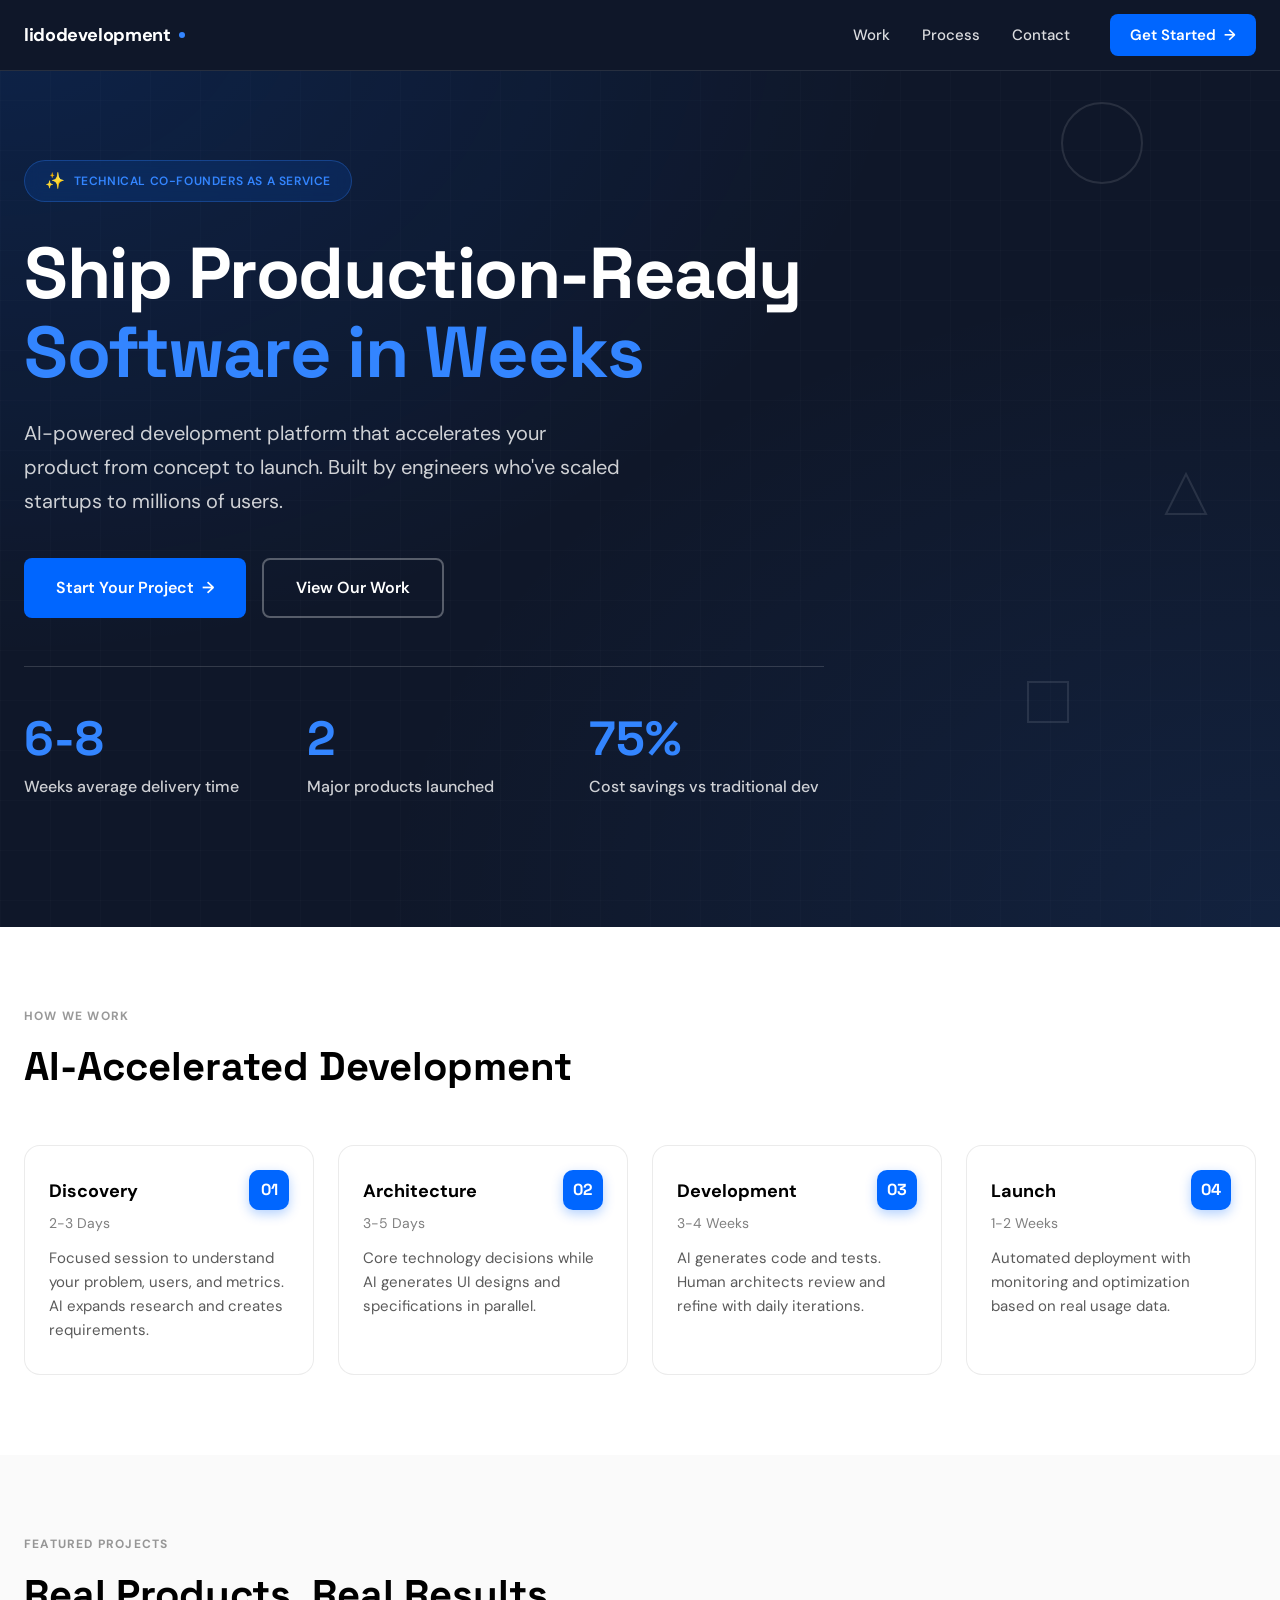
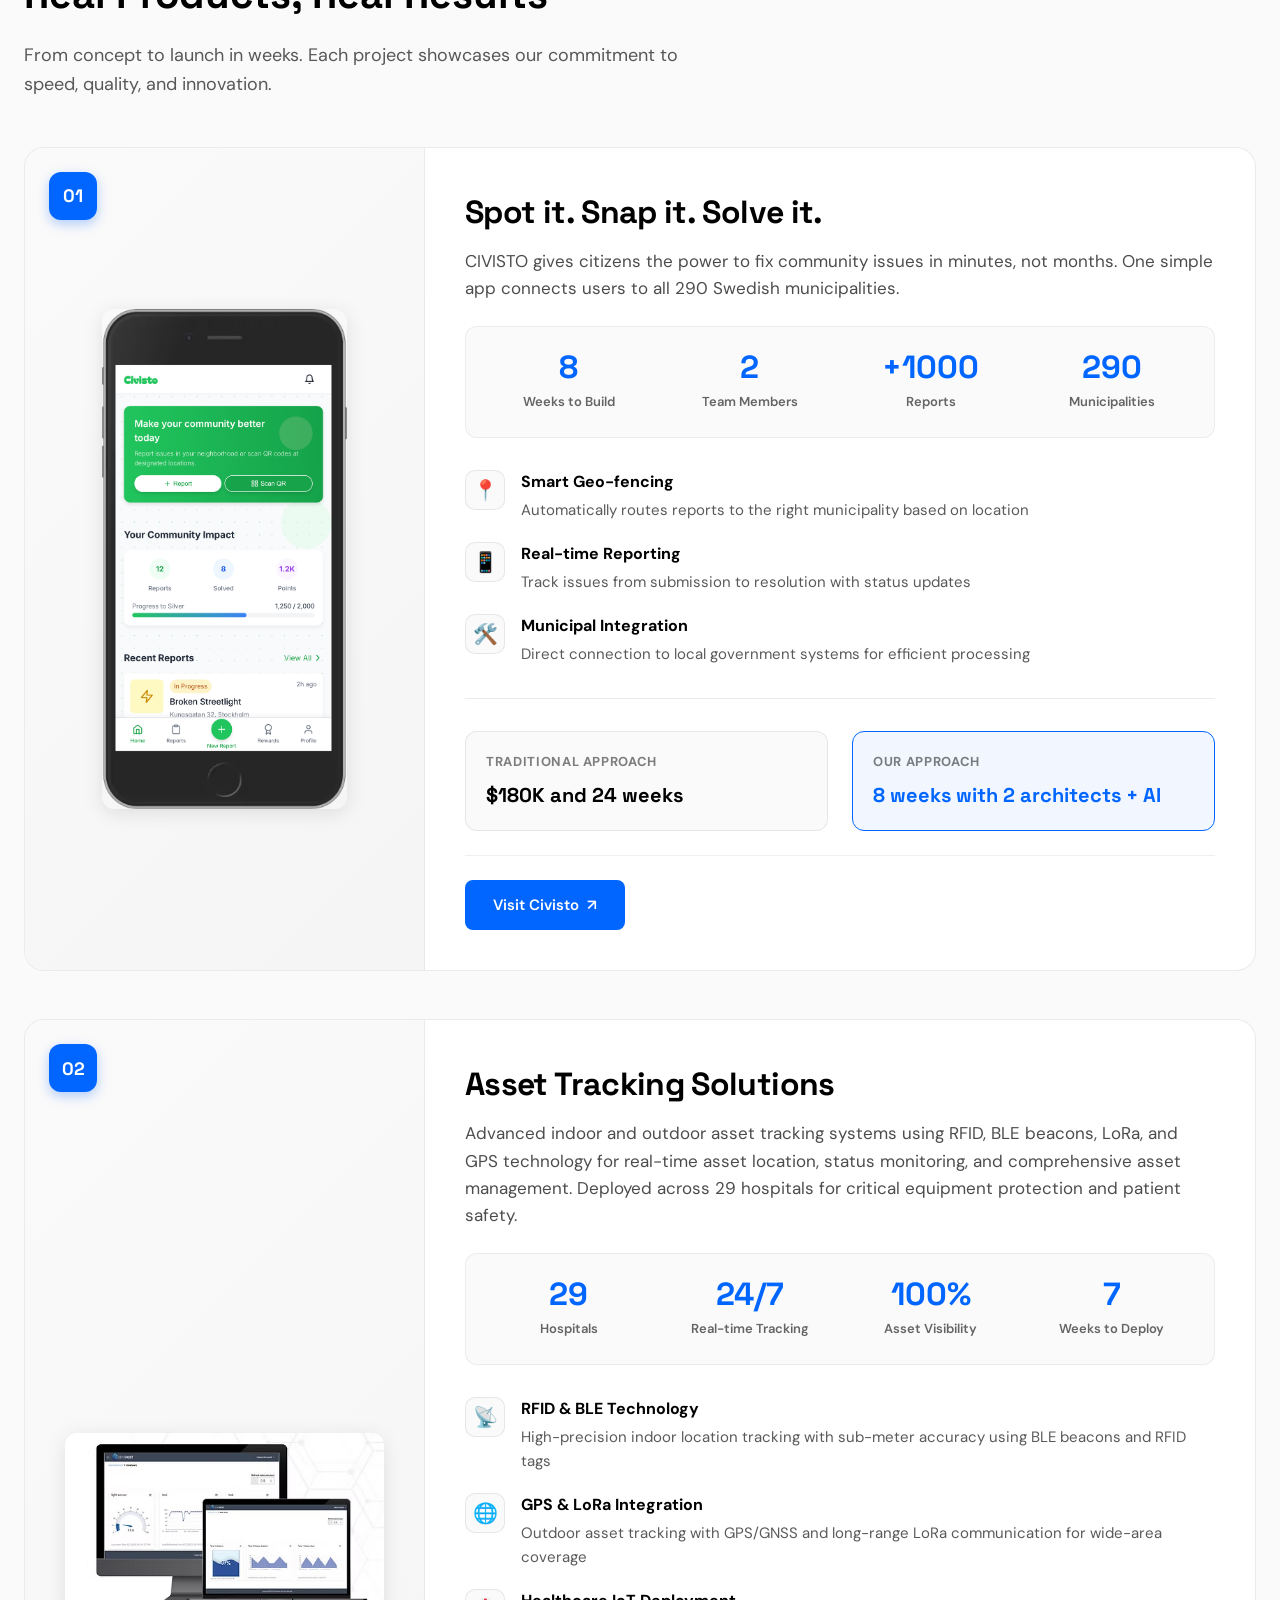
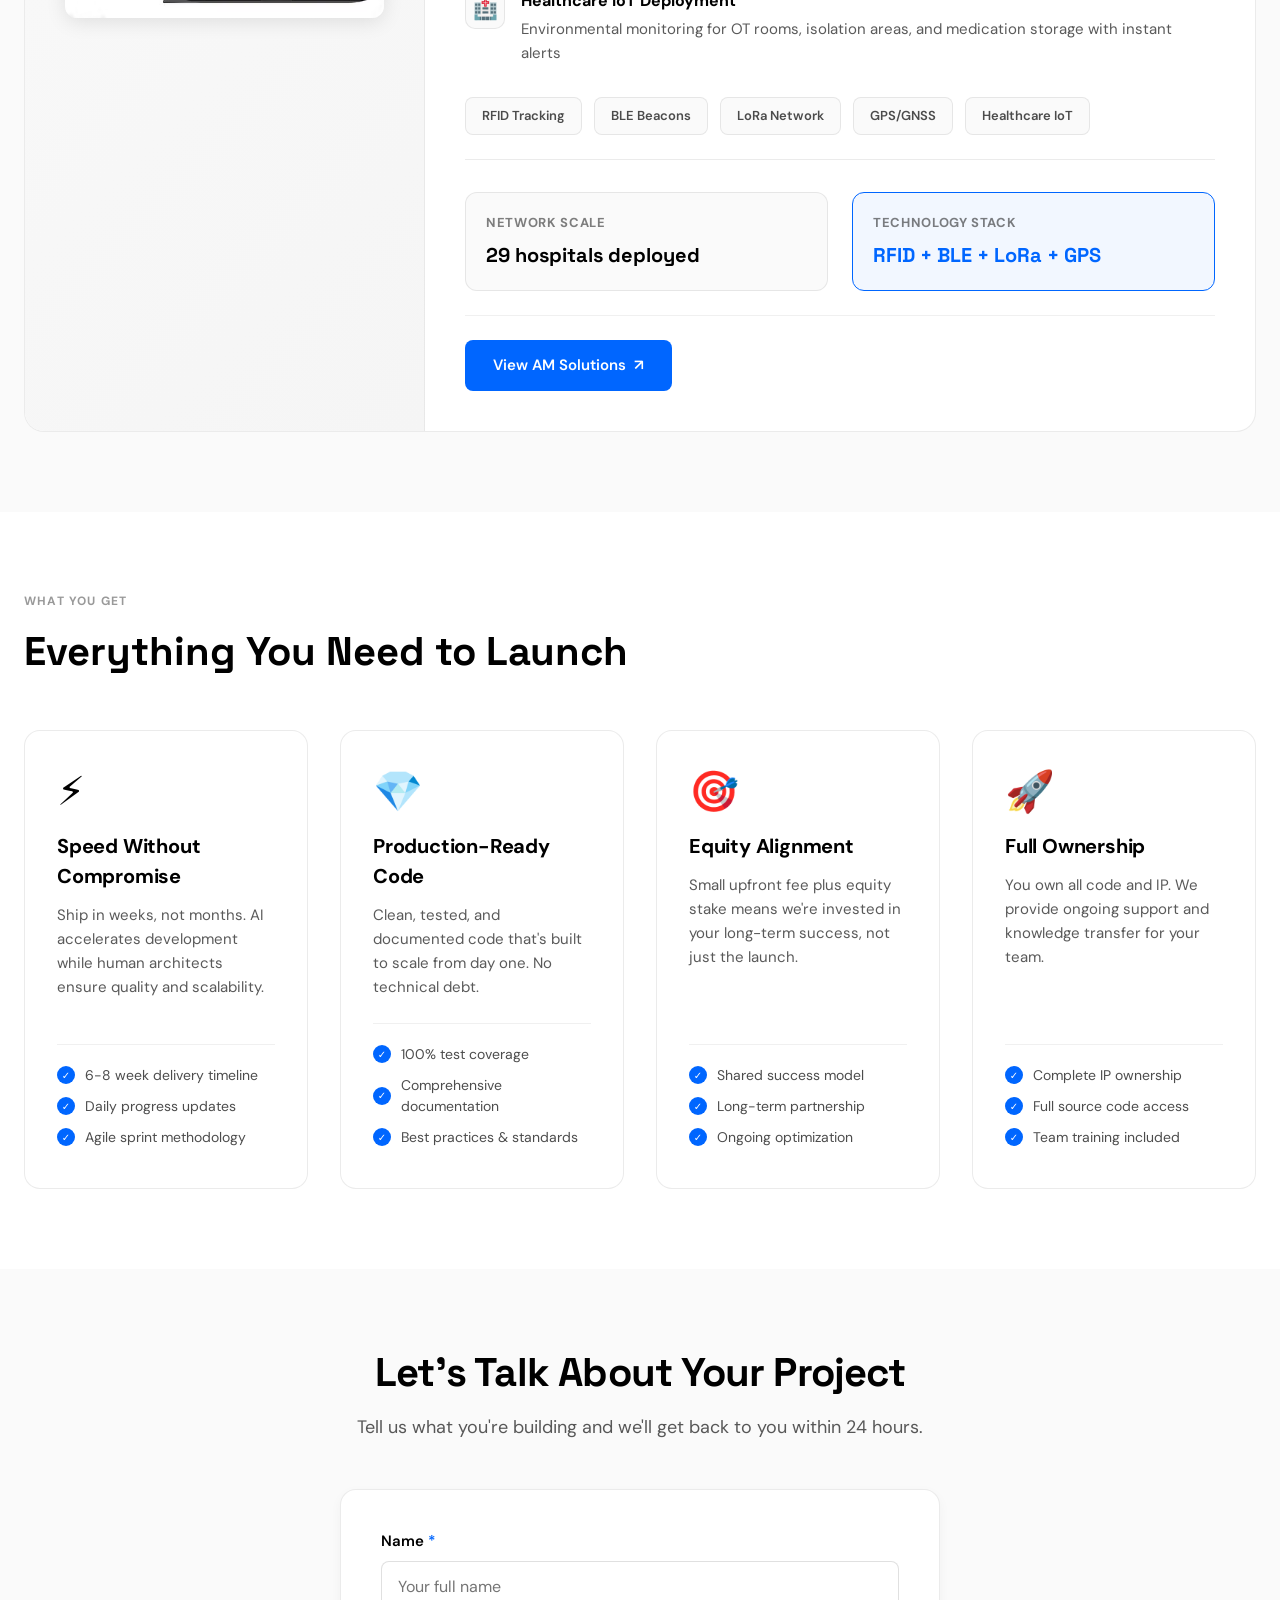
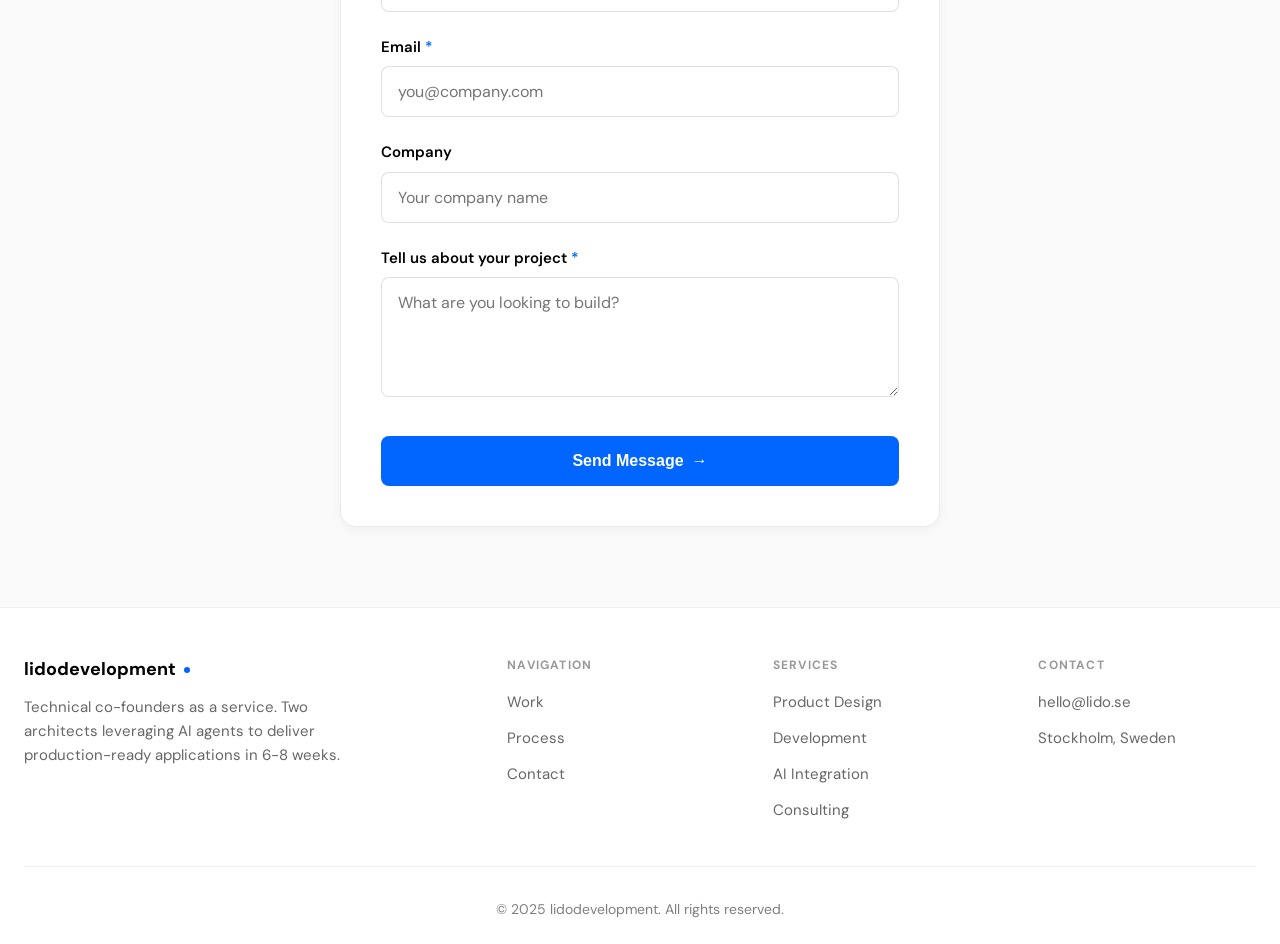
==== commit 2728bbcb: "Changes" ====
--- a/index.html
+++ b/index.html
@@ -3,7 +3,7 @@
 <head>
     <meta charset="UTF-8">
     <meta name="viewport" content="width=device-width, initial-scale=1.0">
-    <title>lidodevelopment — Technical Co-founders as a Service</title>
+    <title>lidodevelopment – Technical Co-founders as a Service</title>
     <link rel="preconnect" href="https://fonts.googleapis.com">
     <link rel="preconnect" href="https://fonts.gstatic.com" crossorigin>
     <link href="https://fonts.googleapis.com/css2?family=Inter:wght@400;500;600;700;800&family=DM+Sans:wght@400;500;600;700&family=Space+Grotesk:wght@600;700&display=swap" rel="stylesheet">
@@ -74,7 +74,7 @@
                         <span class="stat-label">Weeks average delivery time</span>
                     </div>
                     <div class="stat">
-                        <span class="stat-value">3</span>
+                        <span class="stat-value">2</span>
                         <span class="stat-label">Major products launched</span>
                     </div>
                     <div class="stat">
@@ -144,7 +144,7 @@
                     <div class="project-inner">
                         <div class="project-visual">
                             <div class="project-number">01</div>
-                            <div class="project-icon">🏛️</div>
+                            <img src="images/civisto_app_interface.webp" alt="CIVISTO App Preview" class="project-image">
                         </div>
                         <div class="project-content">
                             <div class="project-header">
@@ -164,11 +164,11 @@
                                     <span class="metric-label">Team Members</span>
                                 </div>
                                 <div class="metric-item">
-                                    <span class="metric-value">3,600</span>
-                                    <span class="metric-label">Active Users</span>
-                                </div>
-                                <div class="metric-item">
-                                    <span class="metric-value">12</span>
+                                    <span class="metric-value">+1000</span>
+                                    <span class="metric-label">Reports</span>
+                                </div>
+                                <div class="metric-item">
+                                    <span class="metric-value">290</span>
                                     <span class="metric-label">Municipalities</span>
                                 </div>
                             </div>
@@ -189,7 +189,7 @@
                                     </div>
                                 </div>
                                 <div class="feature-item">
-                                    <div class="feature-icon">🏛️</div>
+                                    <div class="feature-icon">🛠️</div>
                                     <div class="feature-content">
                                         <h4>Municipal Integration</h4>
                                         <p>Direct connection to local government systems for efficient processing</p>
@@ -207,6 +207,13 @@
                                     <div class="comparison-value">8 weeks with 2 architects + AI</div>
                                 </div>
                             </div>
+                            
+                            <div class="project-link">
+                                <a href="https://civisto.com" target="_blank" rel="noopener noreferrer" class="btn btn-project">
+                                    <span>Visit Civisto</span>
+                                    <span>↗</span>
+                                </a>
+                            </div>
                         </div>
                     </div>
                 </article>
@@ -215,67 +222,83 @@
                     <div class="project-inner">
                         <div class="project-visual">
                             <div class="project-number">02</div>
-                            <div class="project-icon">📊</div>
+                            <img src="images/AMS.avif" alt="Asset Tracking Dashboard" class="project-image">
                         </div>
                         <div class="project-content">
                             <div class="project-header">
-                                <h3 class="project-title">FinanceOS</h3>
+                                <h3 class="project-title">Asset Tracking Solutions</h3>
                                 <p class="project-tagline">
-                                    Enterprise financial management platform with automated reporting, multi-currency support, and powerful real-time analytics dashboards for modern finance teams.
+                                    Advanced indoor and outdoor asset tracking systems using RFID, BLE beacons, LoRa, and GPS technology for real-time asset location, status monitoring, and comprehensive asset management. Deployed across 29 hospitals for critical equipment protection and patient safety.
                                 </p>
                             </div>
                             
+                            <div class="project-metrics">
+                                <div class="metric-item">
+                                    <span class="metric-value">29</span>
+                                    <span class="metric-label">Hospitals</span>
+                                </div>
+                                <div class="metric-item">
+                                    <span class="metric-value">24/7</span>
+                                    <span class="metric-label">Real-time Tracking</span>
+                                </div>
+                                <div class="metric-item">
+                                    <span class="metric-value">100%</span>
+                                    <span class="metric-label">Asset Visibility</span>
+                                </div>
+                                <div class="metric-item">
+                                    <span class="metric-value">7</span>
+                                    <span class="metric-label">Weeks to Deploy</span>
+                                </div>
+                            </div>
+                            
+                            <div class="project-features">
+                                <div class="feature-item">
+                                    <div class="feature-icon">📡</div>
+                                    <div class="feature-content">
+                                        <h4>RFID & BLE Technology</h4>
+                                        <p>High-precision indoor location tracking with sub-meter accuracy using BLE beacons and RFID tags</p>
+                                    </div>
+                                </div>
+                                <div class="feature-item">
+                                    <div class="feature-icon">🌐</div>
+                                    <div class="feature-content">
+                                        <h4>GPS & LoRa Integration</h4>
+                                        <p>Outdoor asset tracking with GPS/GNSS and long-range LoRa communication for wide-area coverage</p>
+                                    </div>
+                                </div>
+                                <div class="feature-item">
+                                    <div class="feature-icon">🏥</div>
+                                    <div class="feature-content">
+                                        <h4>Healthcare IoT Deployment</h4>
+                                        <p>Environmental monitoring for OT rooms, isolation areas, and medication storage with instant alerts</p>
+                                    </div>
+                                </div>
+                            </div>
+                            
                             <div class="project-tags">
-                                <span class="project-tag">FinTech</span>
-                                <span class="project-tag">SaaS Platform</span>
-                                <span class="project-tag">Enterprise</span>
-                                <span class="project-tag">Analytics</span>
+                                <span class="project-tag">RFID Tracking</span>
+                                <span class="project-tag">BLE Beacons</span>
+                                <span class="project-tag">LoRa Network</span>
+                                <span class="project-tag">GPS/GNSS</span>
+                                <span class="project-tag">Healthcare IoT</span>
                             </div>
                             
                             <div class="project-comparison">
                                 <div class="comparison-item">
-                                    <div class="comparison-label">Delivery Time</div>
-                                    <div class="comparison-value">7 weeks</div>
+                                    <div class="comparison-label">Network Scale</div>
+                                    <div class="comparison-value">29 hospitals deployed</div>
                                 </div>
                                 <div class="comparison-item highlight">
-                                    <div class="comparison-label">Monthly Revenue</div>
-                                    <div class="comparison-value">$45K MRR</div>
-                                </div>
-                            </div>
-                        </div>
-                    </div>
-                </article>
-
-                <article class="project">
-                    <div class="project-inner">
-                        <div class="project-visual">
-                            <div class="project-number">03</div>
-                            <div class="project-icon">🎯</div>
-                        </div>
-                        <div class="project-content">
-                            <div class="project-header">
-                                <h3 class="project-title">TalentMatch</h3>
-                                <p class="project-tagline">
-                                    AI-powered recruitment platform revolutionizing hiring with smart candidate matching, automated scheduling, and integrated assessment tools for better hiring outcomes.
-                                </p>
-                            </div>
-                            
-                            <div class="project-tags">
-                                <span class="project-tag">HR Tech</span>
-                                <span class="project-tag">AI Matching</span>
-                                <span class="project-tag">B2B SaaS</span>
-                                <span class="project-tag">Automation</span>
-                            </div>
-                            
-                            <div class="project-comparison">
-                                <div class="comparison-item">
-                                    <div class="comparison-label">Delivery Time</div>
-                                    <div class="comparison-value">6 weeks</div>
-                                </div>
-                                <div class="comparison-item highlight">
-                                    <div class="comparison-label">Success Rate</div>
-                                    <div class="comparison-value">92% match success</div>
-                                </div>
+                                    <div class="comparison-label">Technology Stack</div>
+                                    <div class="comparison-value">RFID + BLE + LoRa + GPS</div>
+                                </div>
+                            </div>
+                            
+                            <div class="project-link">
+                                <a href="https://www.amsolutions.my" target="_blank" rel="noopener noreferrer" class="btn btn-project">
+                                    <span>View AM Solutions</span>
+                                    <span>↗</span>
+                                </a>
                             </div>
                         </div>
                     </div>
--- a/styles.css
+++ b/styles.css
@@ -548,12 +548,14 @@
 
 .project-visual {
     position: relative;
-    background: var(--gray-50);
+    background: linear-gradient(135deg, var(--gray-50) 0%, var(--gray-100) 100%);
     display: flex;
     align-items: center;
     justify-content: center;
-    padding: 3rem 2rem;
+    padding: 2rem;
     border-right: 1px solid rgba(0, 0, 0, 0.06);
+    overflow: hidden;
+    min-height: 420px;
 }
 
 .project-number {
@@ -572,11 +574,26 @@
     font-weight: 700;
     color: var(--white);
     box-shadow: 0 4px 12px rgba(0, 102, 255, 0.3);
+    z-index: 2;
 }
 
 .project-icon {
     font-size: 6rem;
     filter: drop-shadow(0 4px 12px rgba(0, 0, 0, 0.1));
+}
+
+/* Project Image Styling */
+.project-image {
+    max-width: 95%;
+    max-height: 500px;
+    width: auto;
+    height: auto;
+    object-fit: contain;
+    object-position: center;
+    border-radius: 12px;
+    box-shadow: 0 4px 20px rgba(0, 0, 0, 0.1);
+    display: block;
+    margin: 0 auto;
 }
 
 .project-content {
@@ -753,6 +770,39 @@
     color: var(--blue);
 }
 
+/* Project Link Styling */
+.project-link {
+    margin-top: 1.5rem;
+    padding-top: 1.5rem;
+    border-top: 1px solid rgba(0, 0, 0, 0.06);
+}
+
+.btn-project {
+    display: inline-flex;
+    align-items: center;
+    gap: 0.5rem;
+    padding: 0.875rem 1.75rem;
+    background: var(--blue);
+    color: var(--white);
+    text-decoration: none;
+    border-radius: 8px;
+    font-weight: 600;
+    font-size: 0.9375rem;
+    transition: all 0.2s cubic-bezier(0.4, 0, 0.2, 1);
+    border: none;
+    cursor: pointer;
+}
+
+.btn-project:hover {
+    background: var(--blue-light);
+    transform: translateY(-2px);
+    box-shadow: 0 8px 20px rgba(51, 133, 255, 0.4);
+}
+
+.btn-project:active {
+    transform: translateY(0);
+}
+
 /* ============================================
    METRICS SECTION
    ============================================ */
@@ -1070,6 +1120,13 @@
     }
     .project-metrics {
         grid-template-columns: repeat(2, 1fr);
+    }
+    .project-visual {
+        min-height: 350px;
+        padding: 1.5rem;
+    }
+    .project-image {
+        max-height: 320px;
     }
 }
 
@@ -1155,9 +1212,16 @@
         grid-template-columns: 1fr;
     }
     .project-visual {
-        padding: 2.5rem 2rem;
+        min-height: 250px;
+        padding: 1.5rem;
         border-right: none;
         border-bottom: 1px solid rgba(0, 0, 0, 0.06);
+    }
+    
+    .project-image {
+        max-height: 220px;
+        max-width: 85%;
+        width: auto;
     }
     .project-icon {
         font-size: 5rem;
@@ -1172,6 +1236,10 @@
     .project-comparison {
         grid-template-columns: 1fr;
     }
+    .btn-project {
+        width: 100%;
+        justify-content: center;
+    }
     .metrics-grid {
         grid-template-columns: 1fr;
         gap: 1.5rem;
@@ -1207,7 +1275,7 @@
     .projects, .process, .contact, .metrics {
         padding: 2rem 0;
     }
-    .btn, .btn-submit, .btn-secondary {
+    .btn, .btn-submit, .btn-secondary, .btn-project {
         font-size: 0.9375rem;
         padding: 0.875rem 1.5rem;
     }
@@ -1221,7 +1289,14 @@
         font-size: 2.25rem;
     }
     .project-visual {
-        padding: 2rem 1.5rem;
+        min-height: 200px;
+        padding: 1rem;
+    }
+    
+    .project-image {
+        max-height: 180px;
+        max-width: 80%;
+        width: auto;
     }
     .project-icon {
         font-size: 4.5rem;
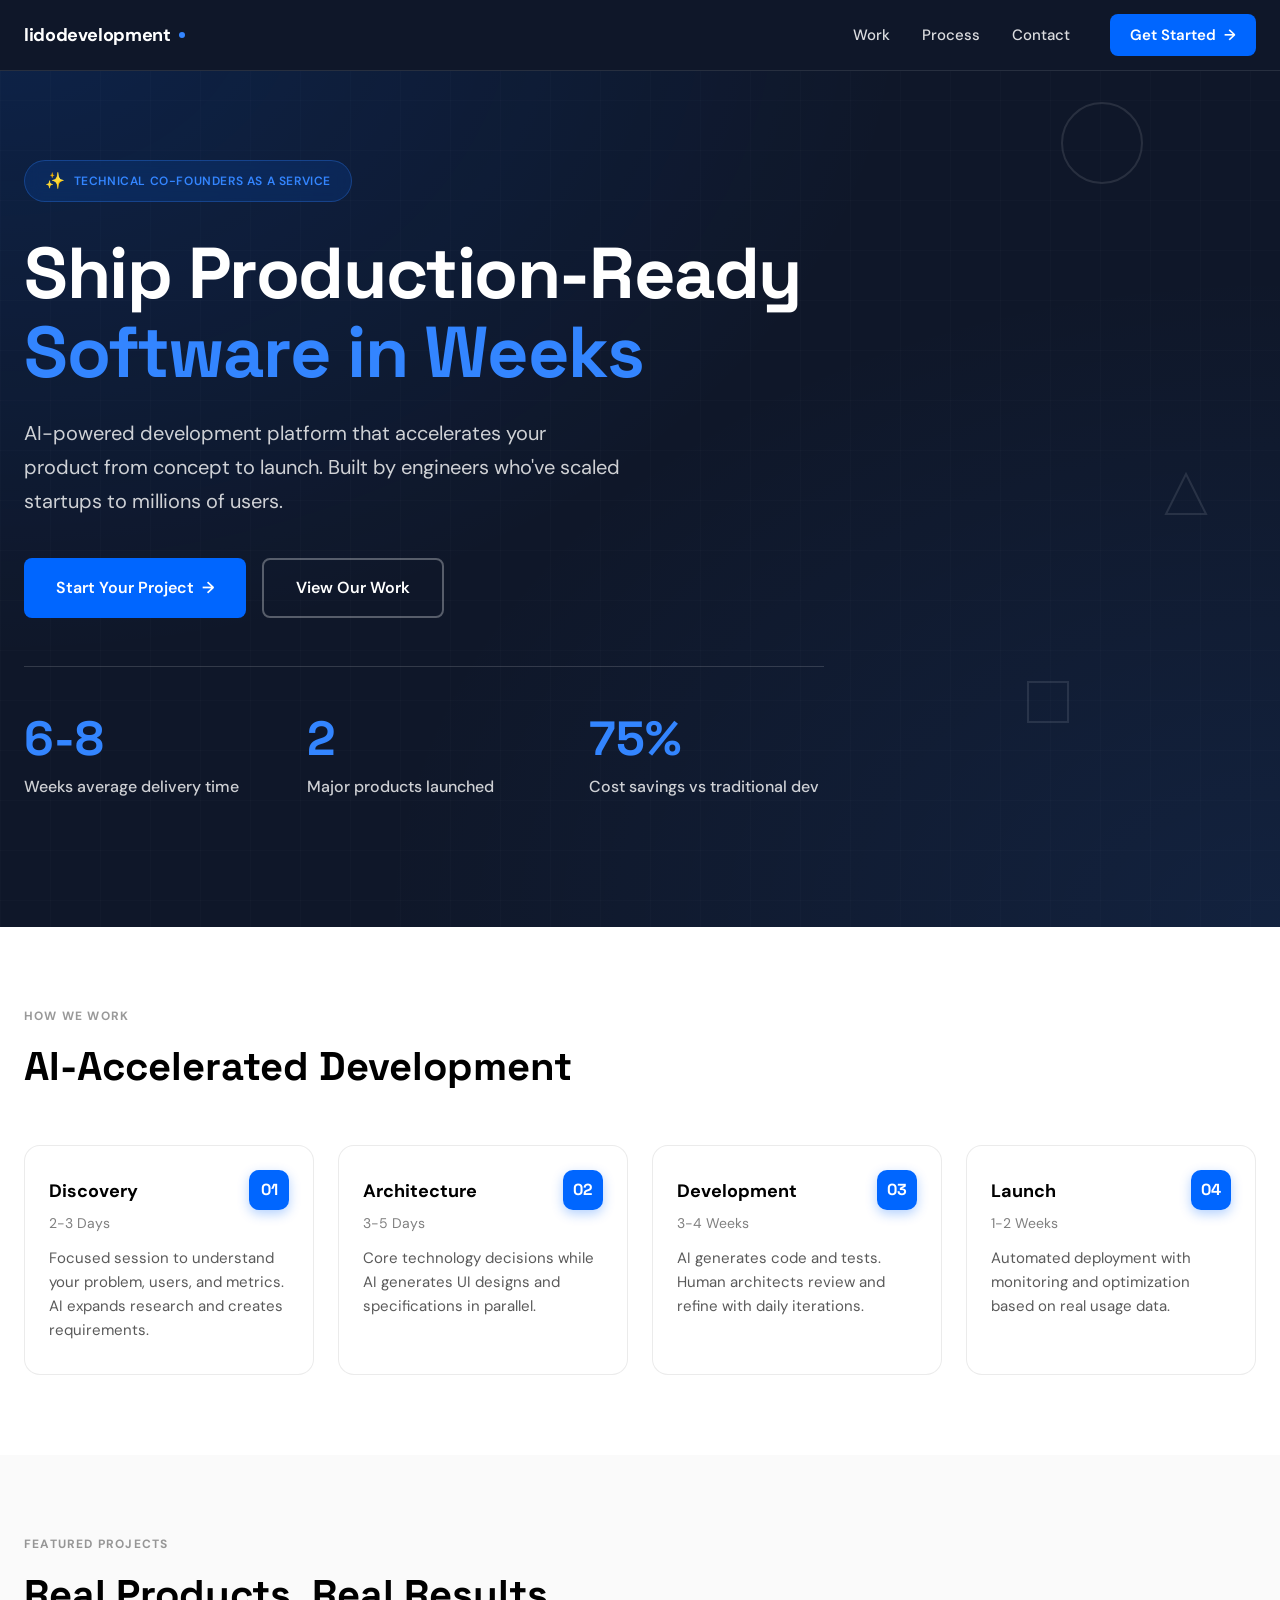
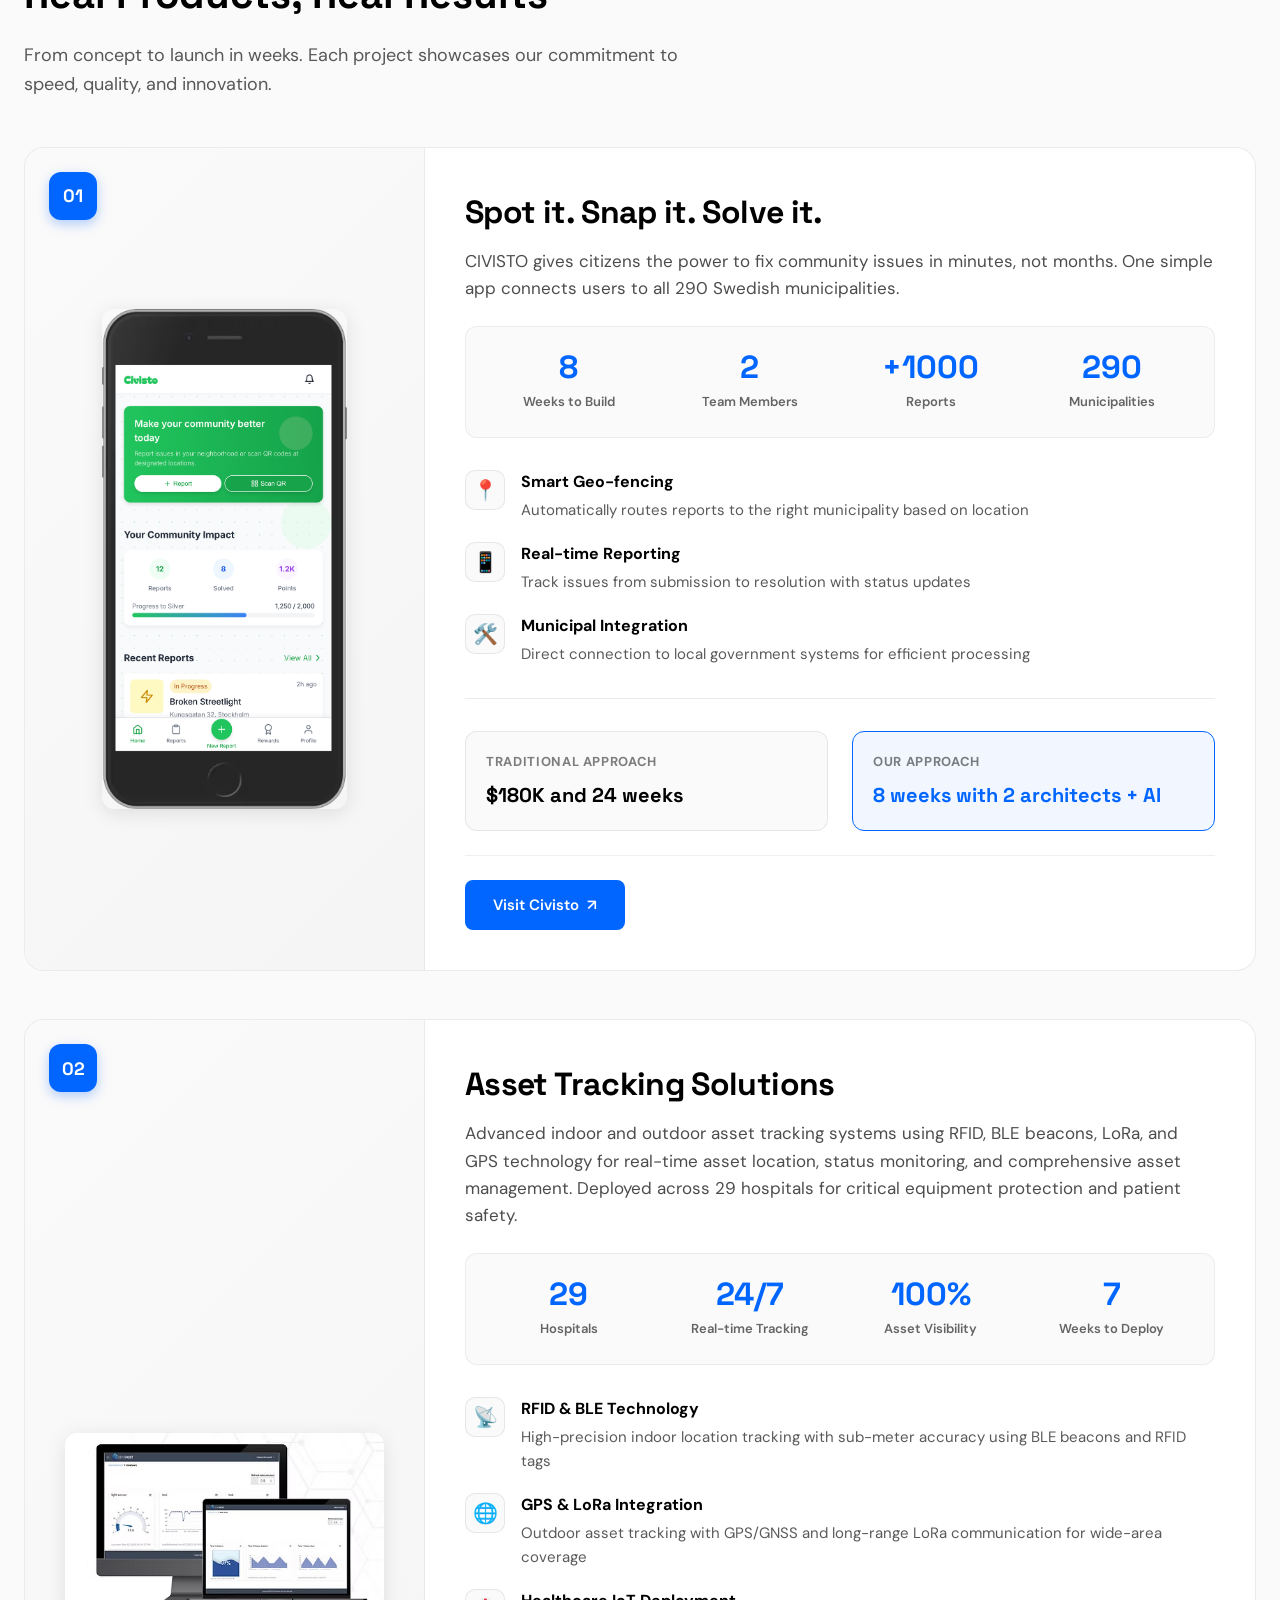
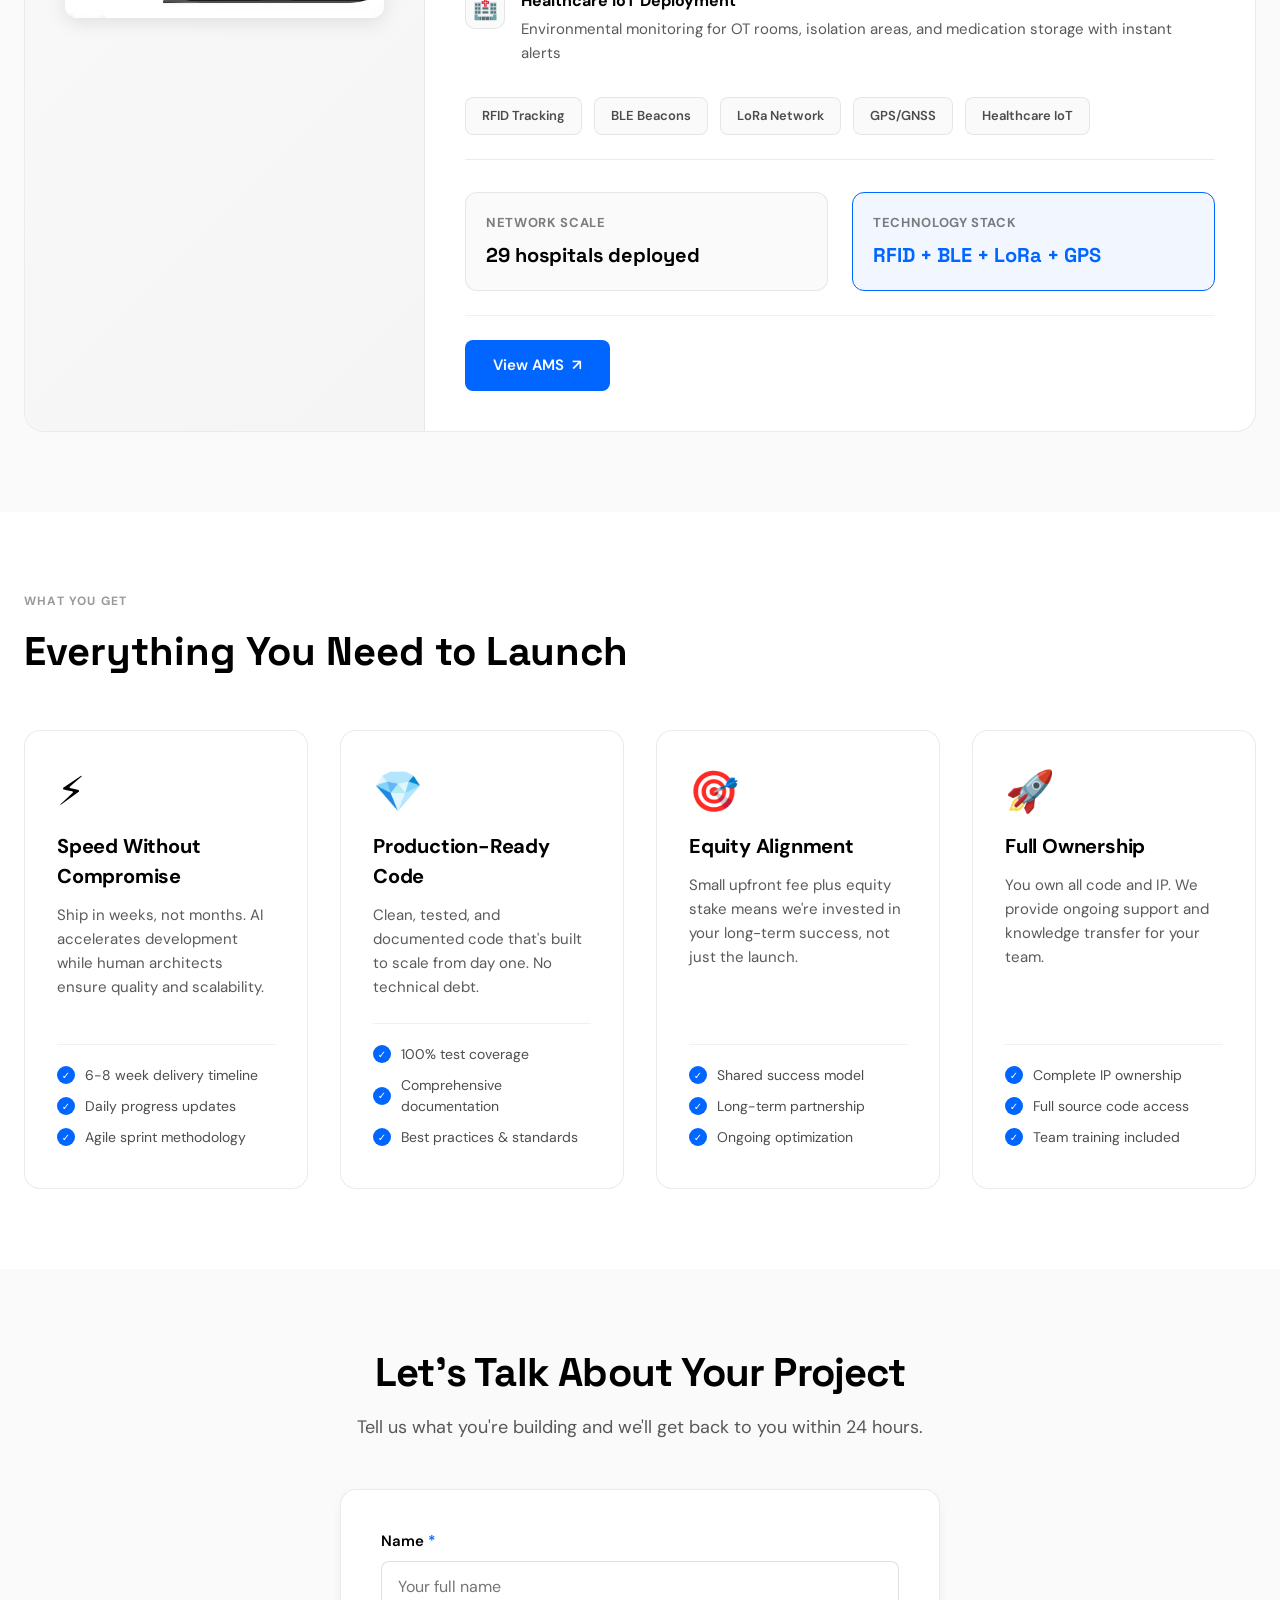
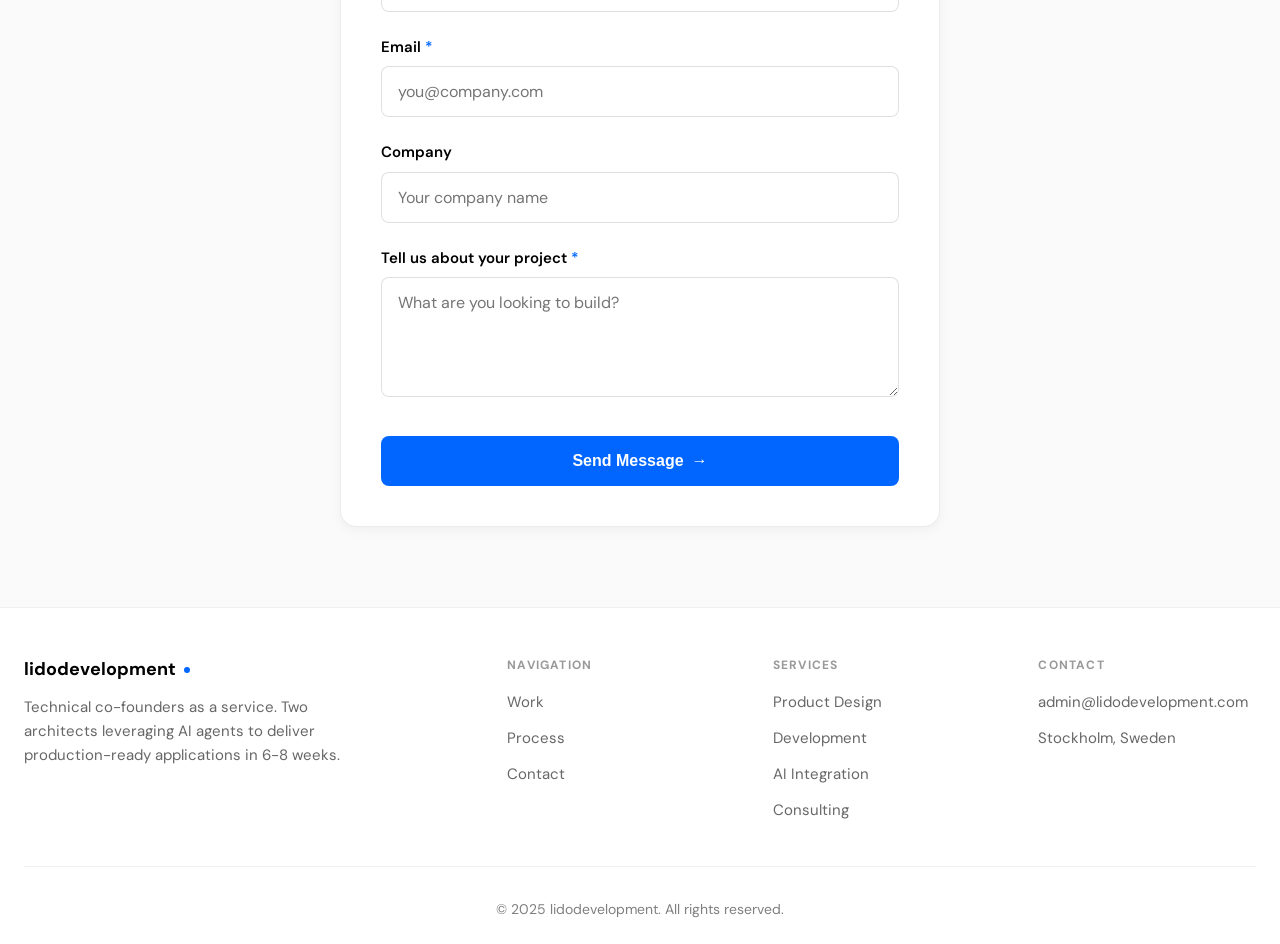
==== commit c1560061: "changes" ====
--- a/index.html
+++ b/index.html
@@ -296,7 +296,7 @@
                             
                             <div class="project-link">
                                 <a href="https://www.amsolutions.my" target="_blank" rel="noopener noreferrer" class="btn btn-project">
-                                    <span>View AM Solutions</span>
+                                    <span>View AMS</span>
                                     <span>↗</span>
                                 </a>
                             </div>
@@ -436,7 +436,7 @@
                 <div class="footer-col">
                     <h4>Contact</h4>
                     <ul>
-                        <li><a href="mailto:hello@lido.se">hello@lido.se</a></li>
+                        <li><a href="mailto:admin@lidodevelopment.com">admin@lidodevelopment.com</a></li>
                         <li><a href="#">Stockholm, Sweden</a></li>
                     </ul>
                 </div>
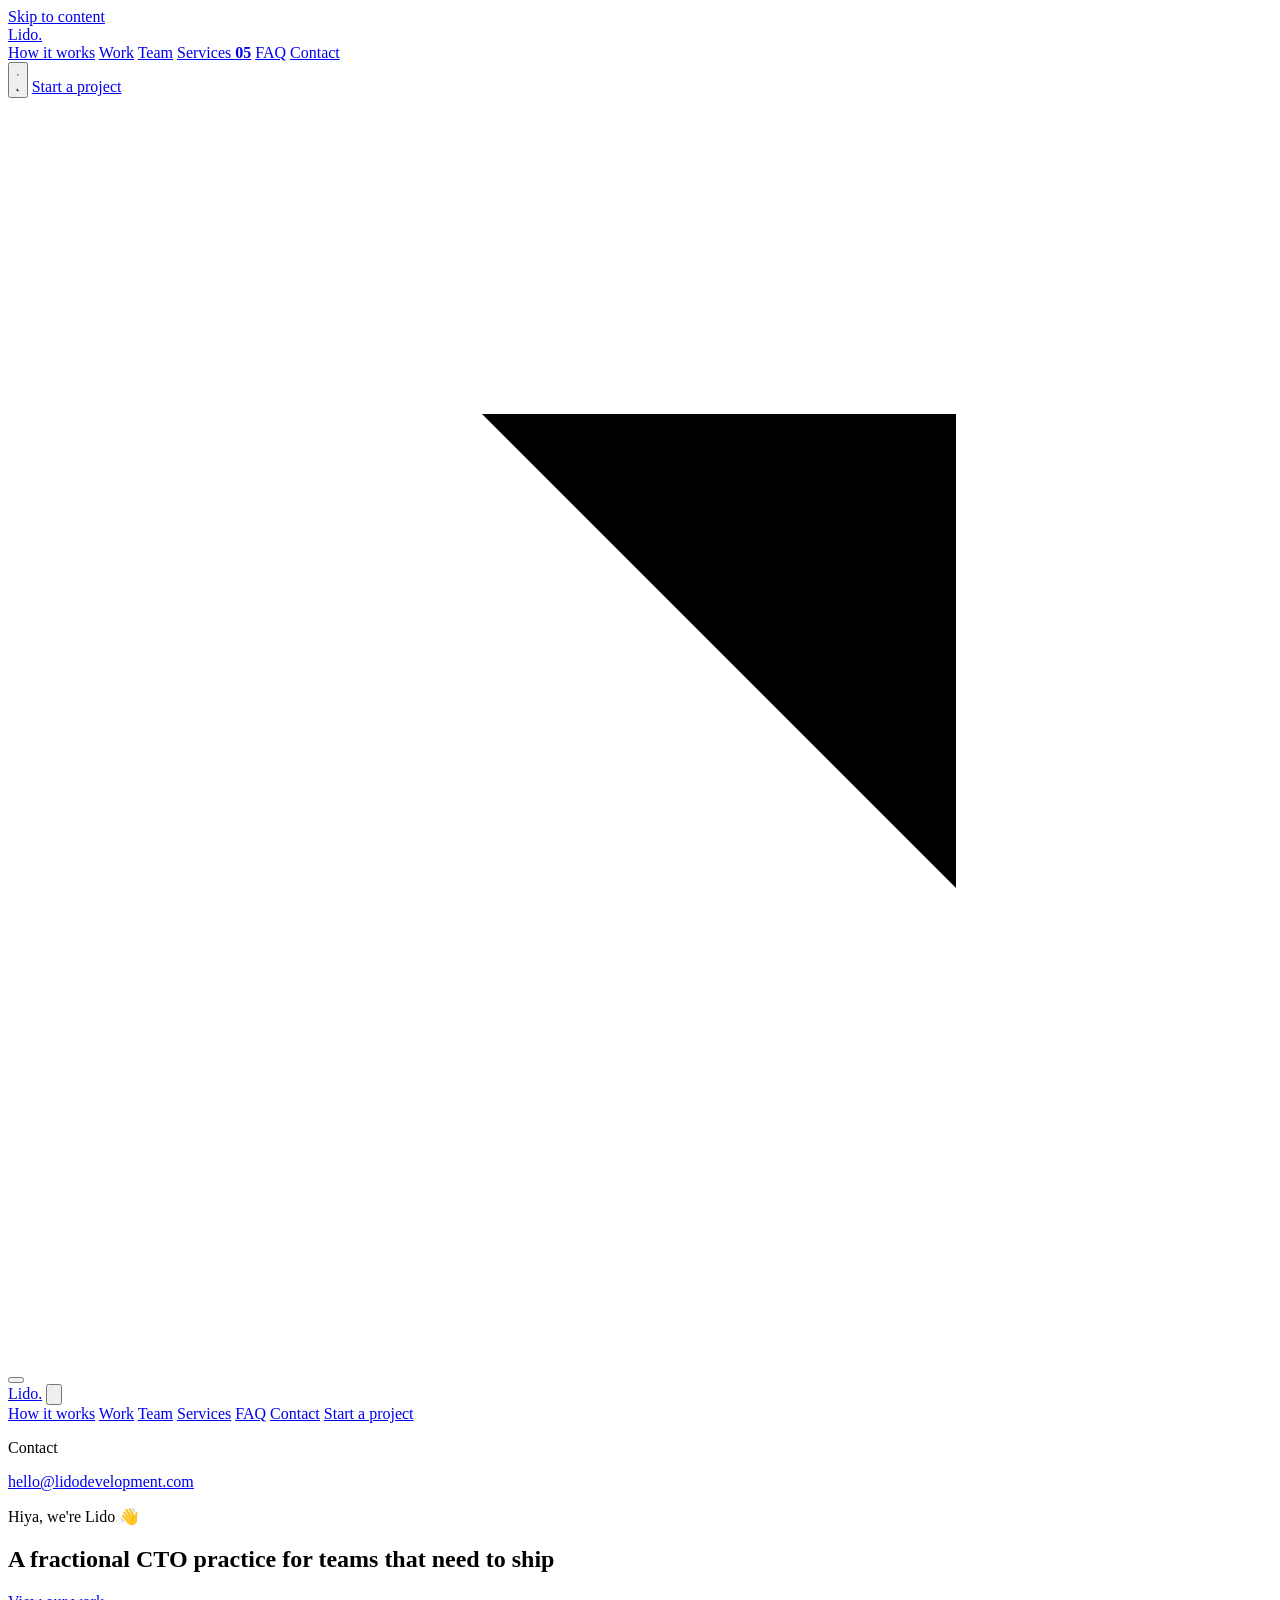
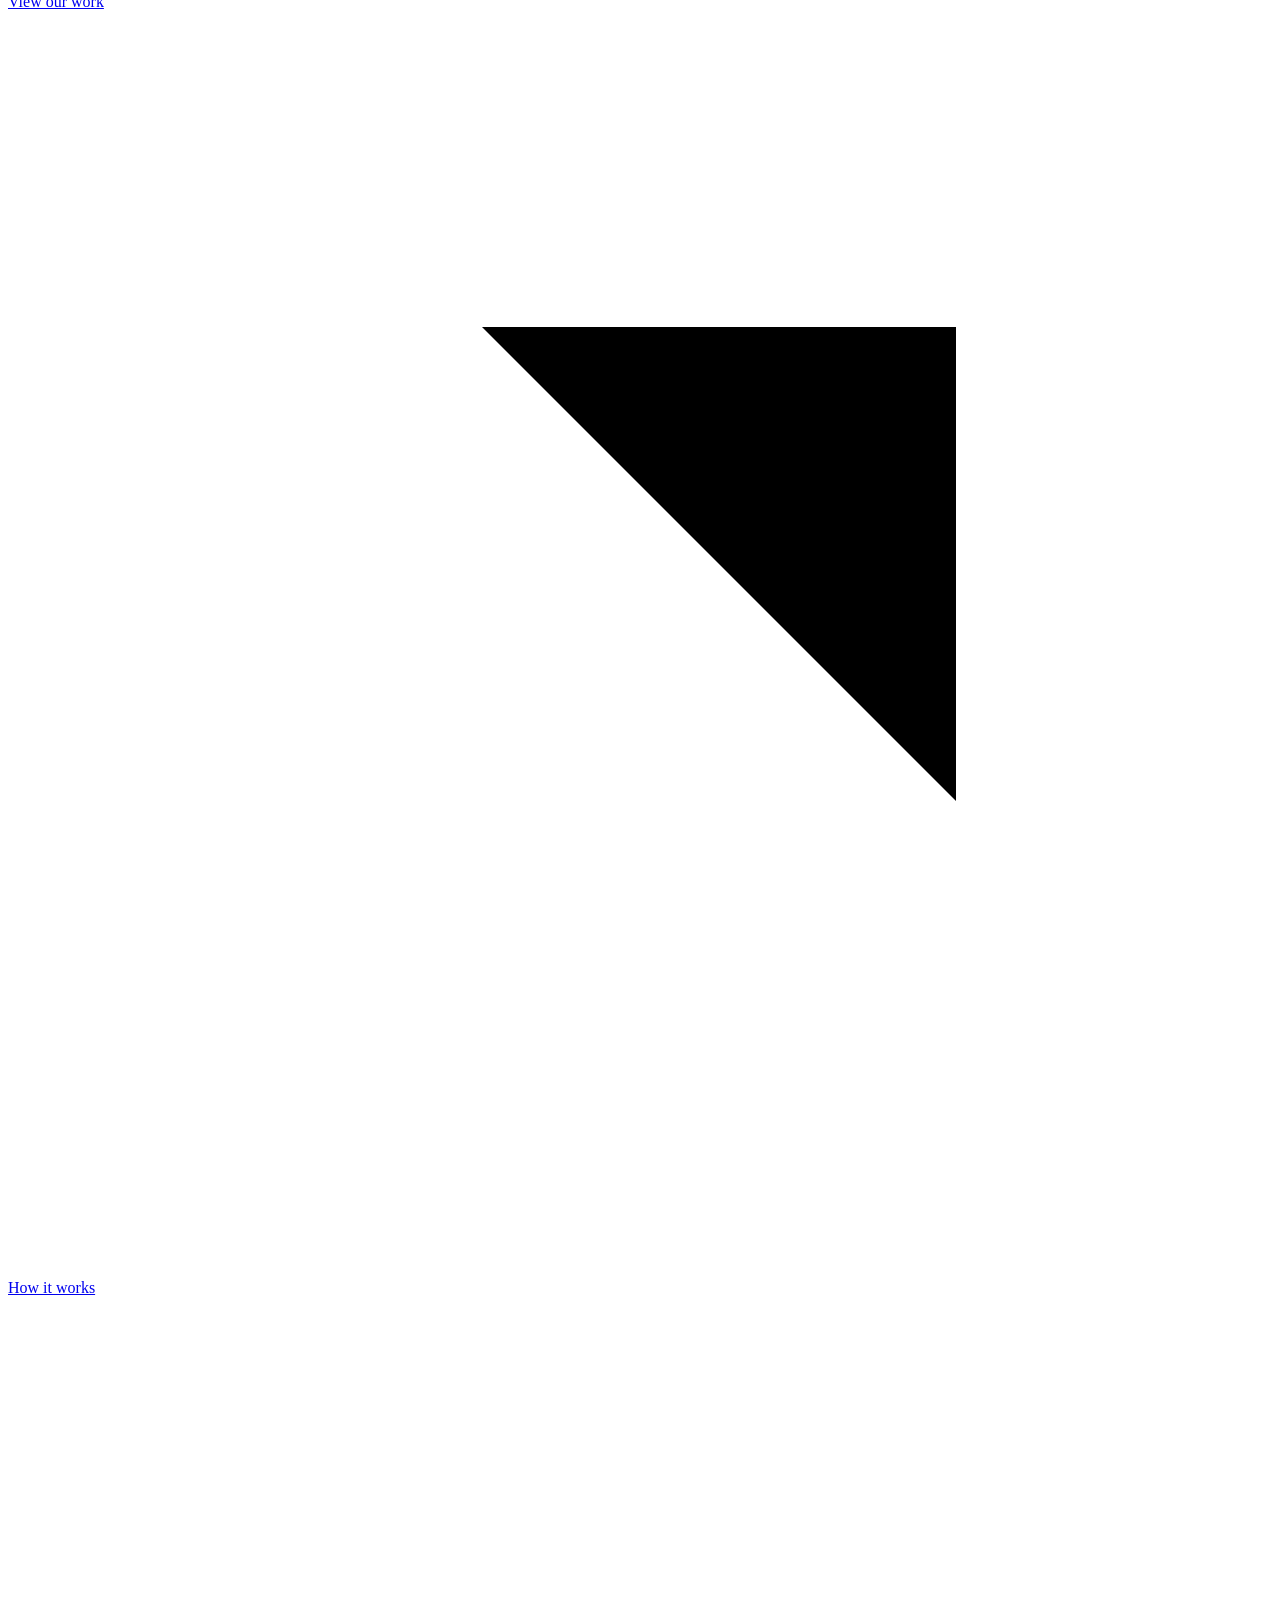
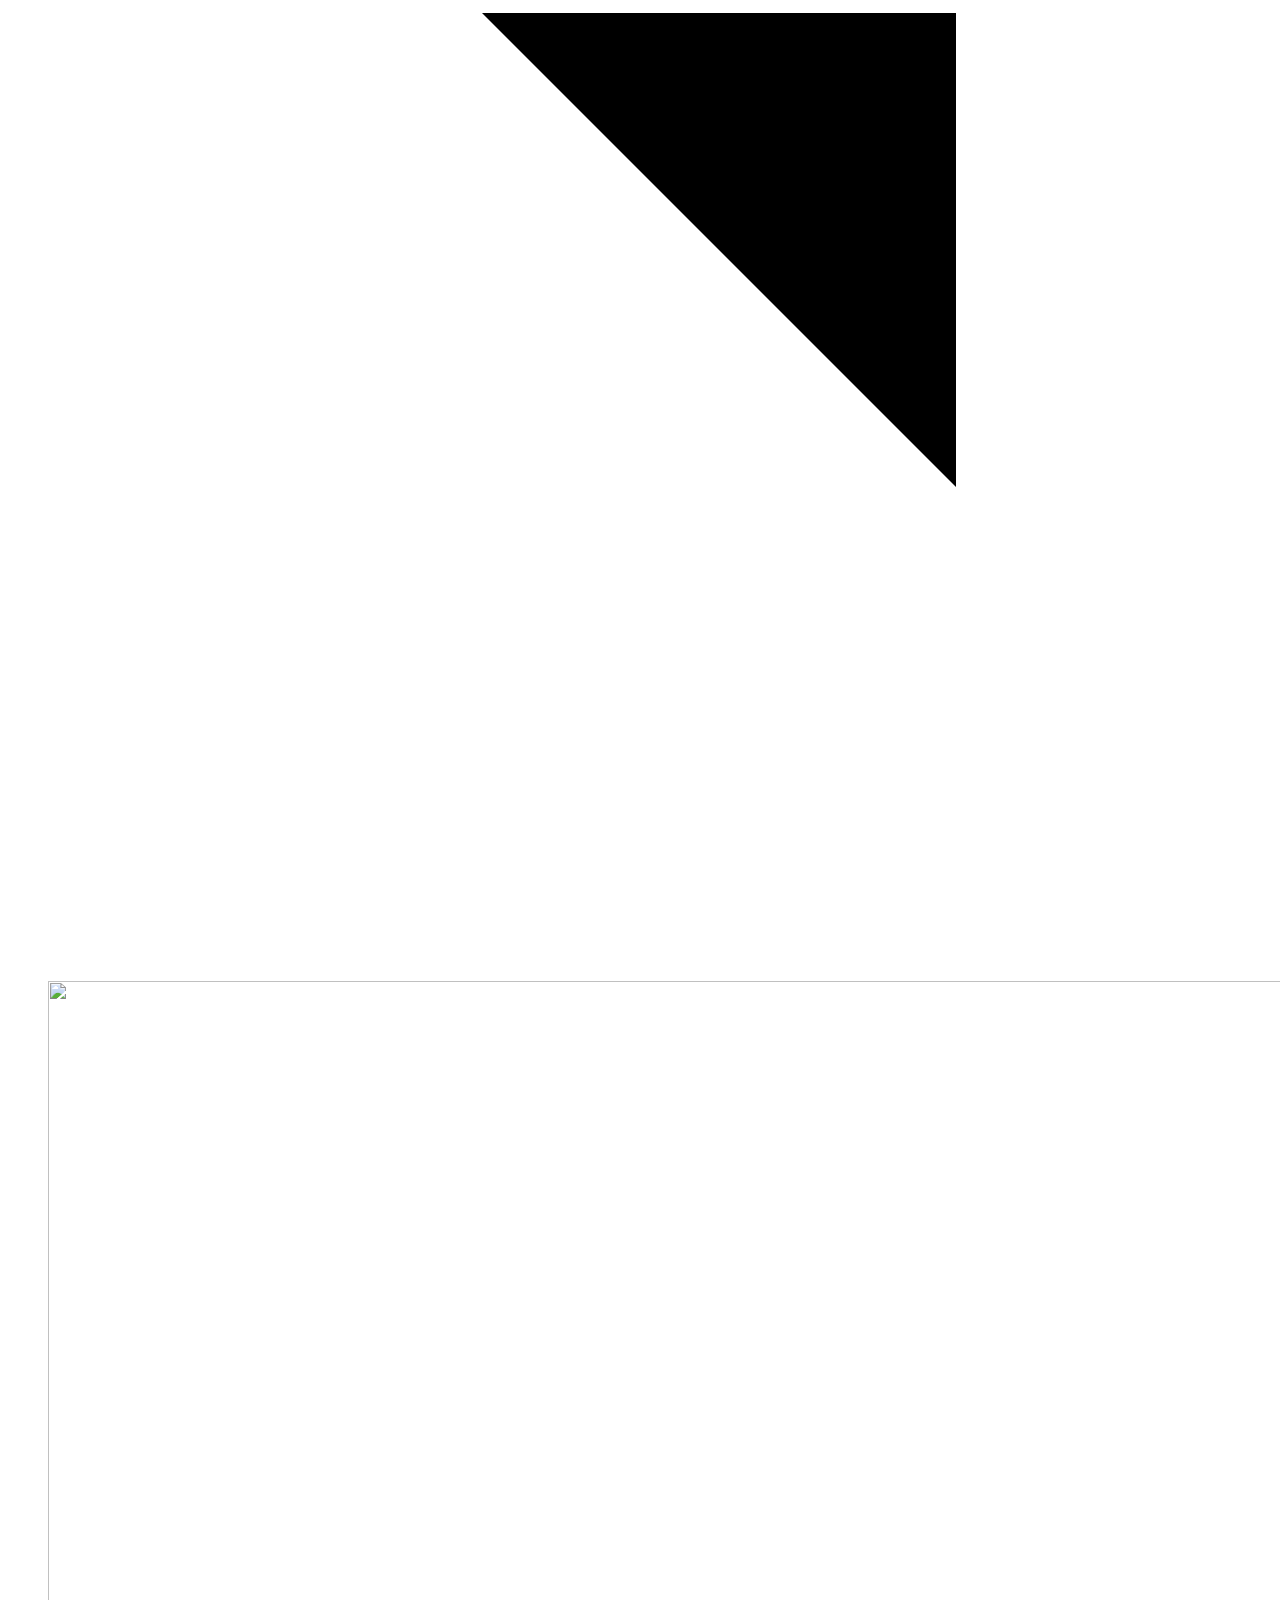
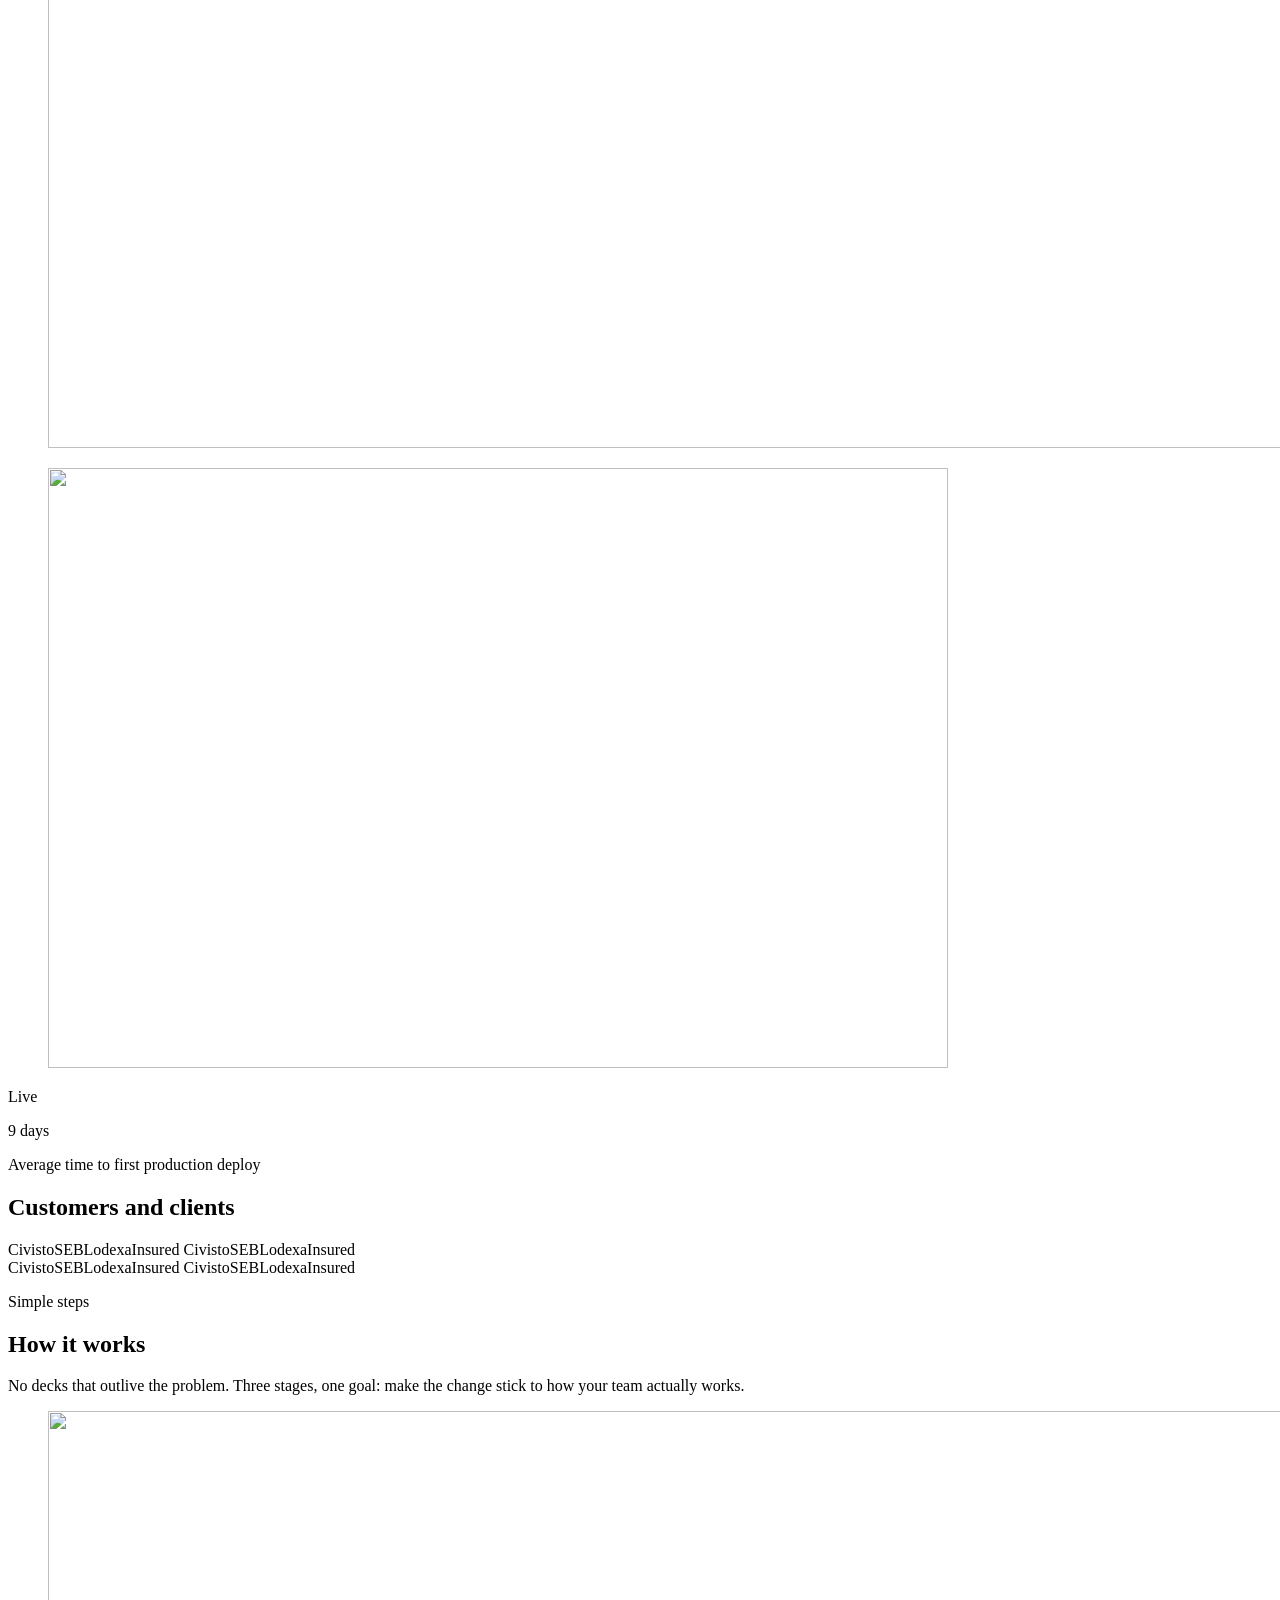
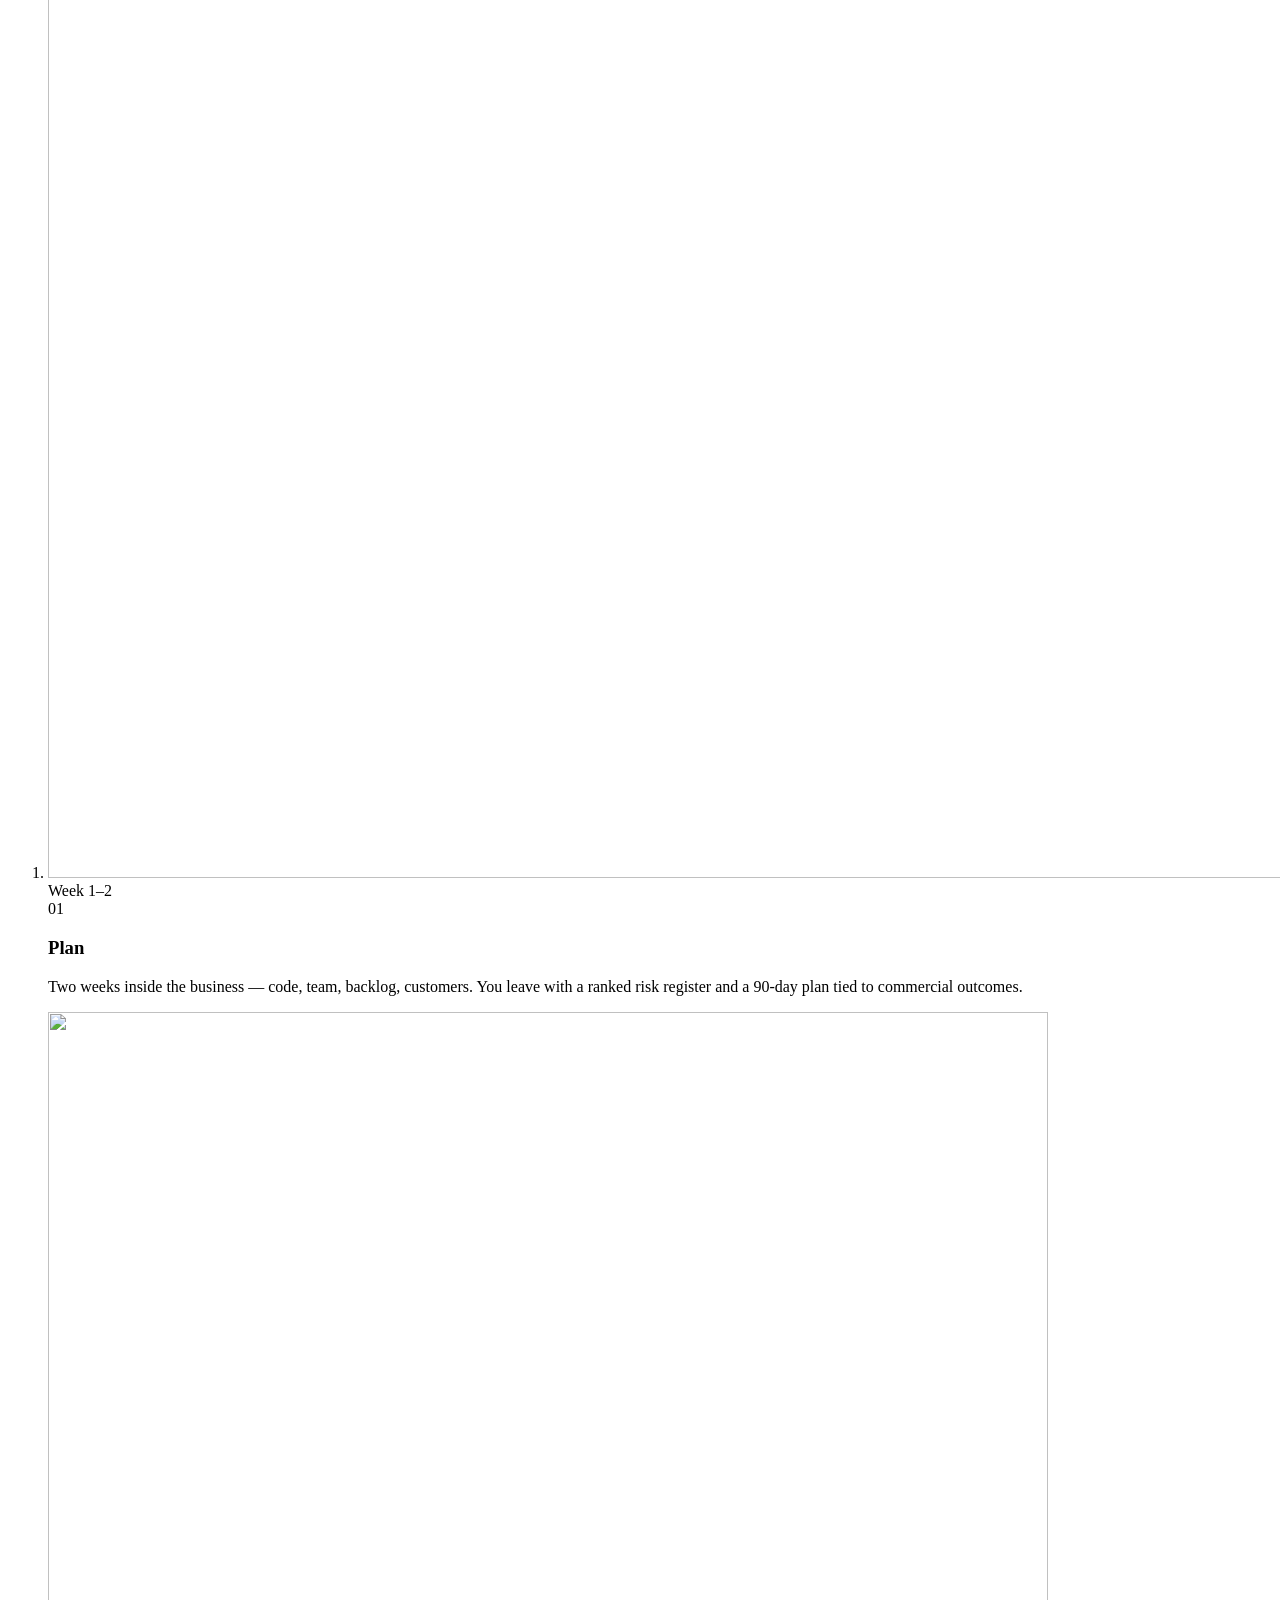
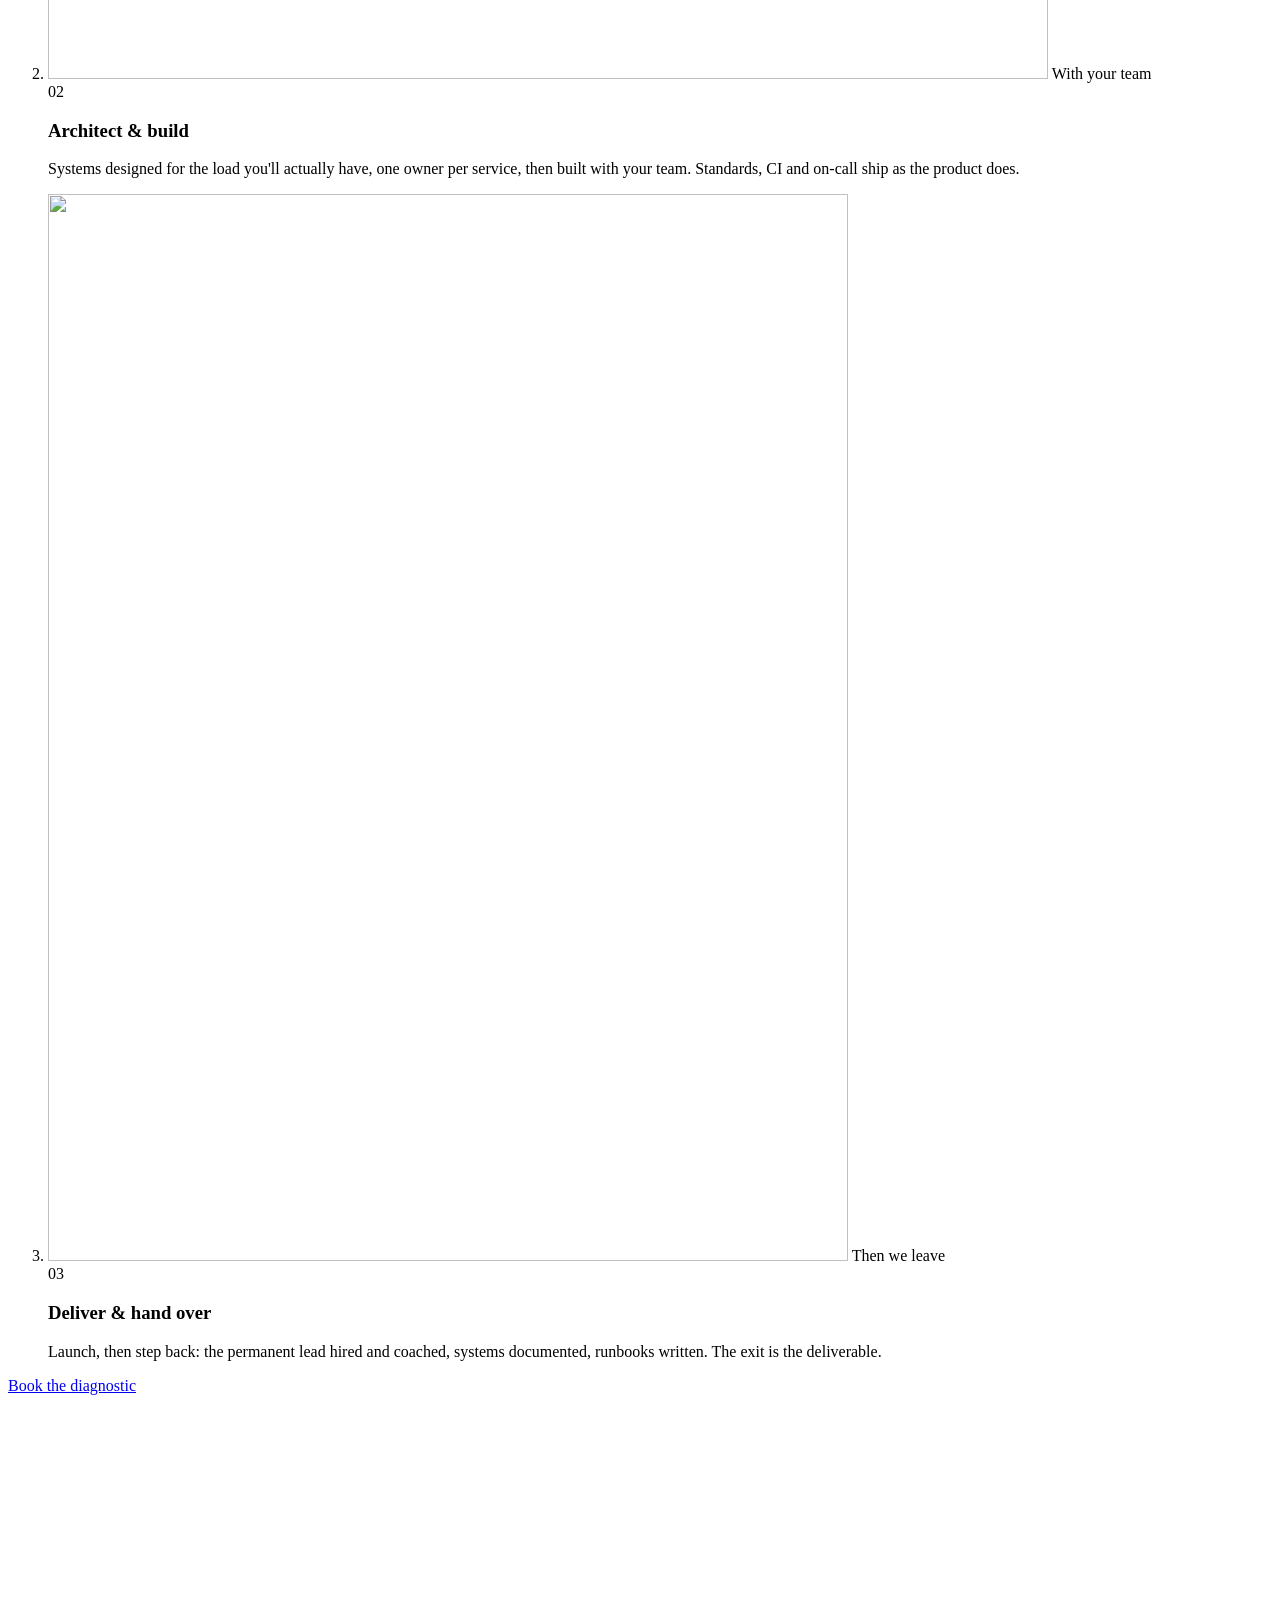
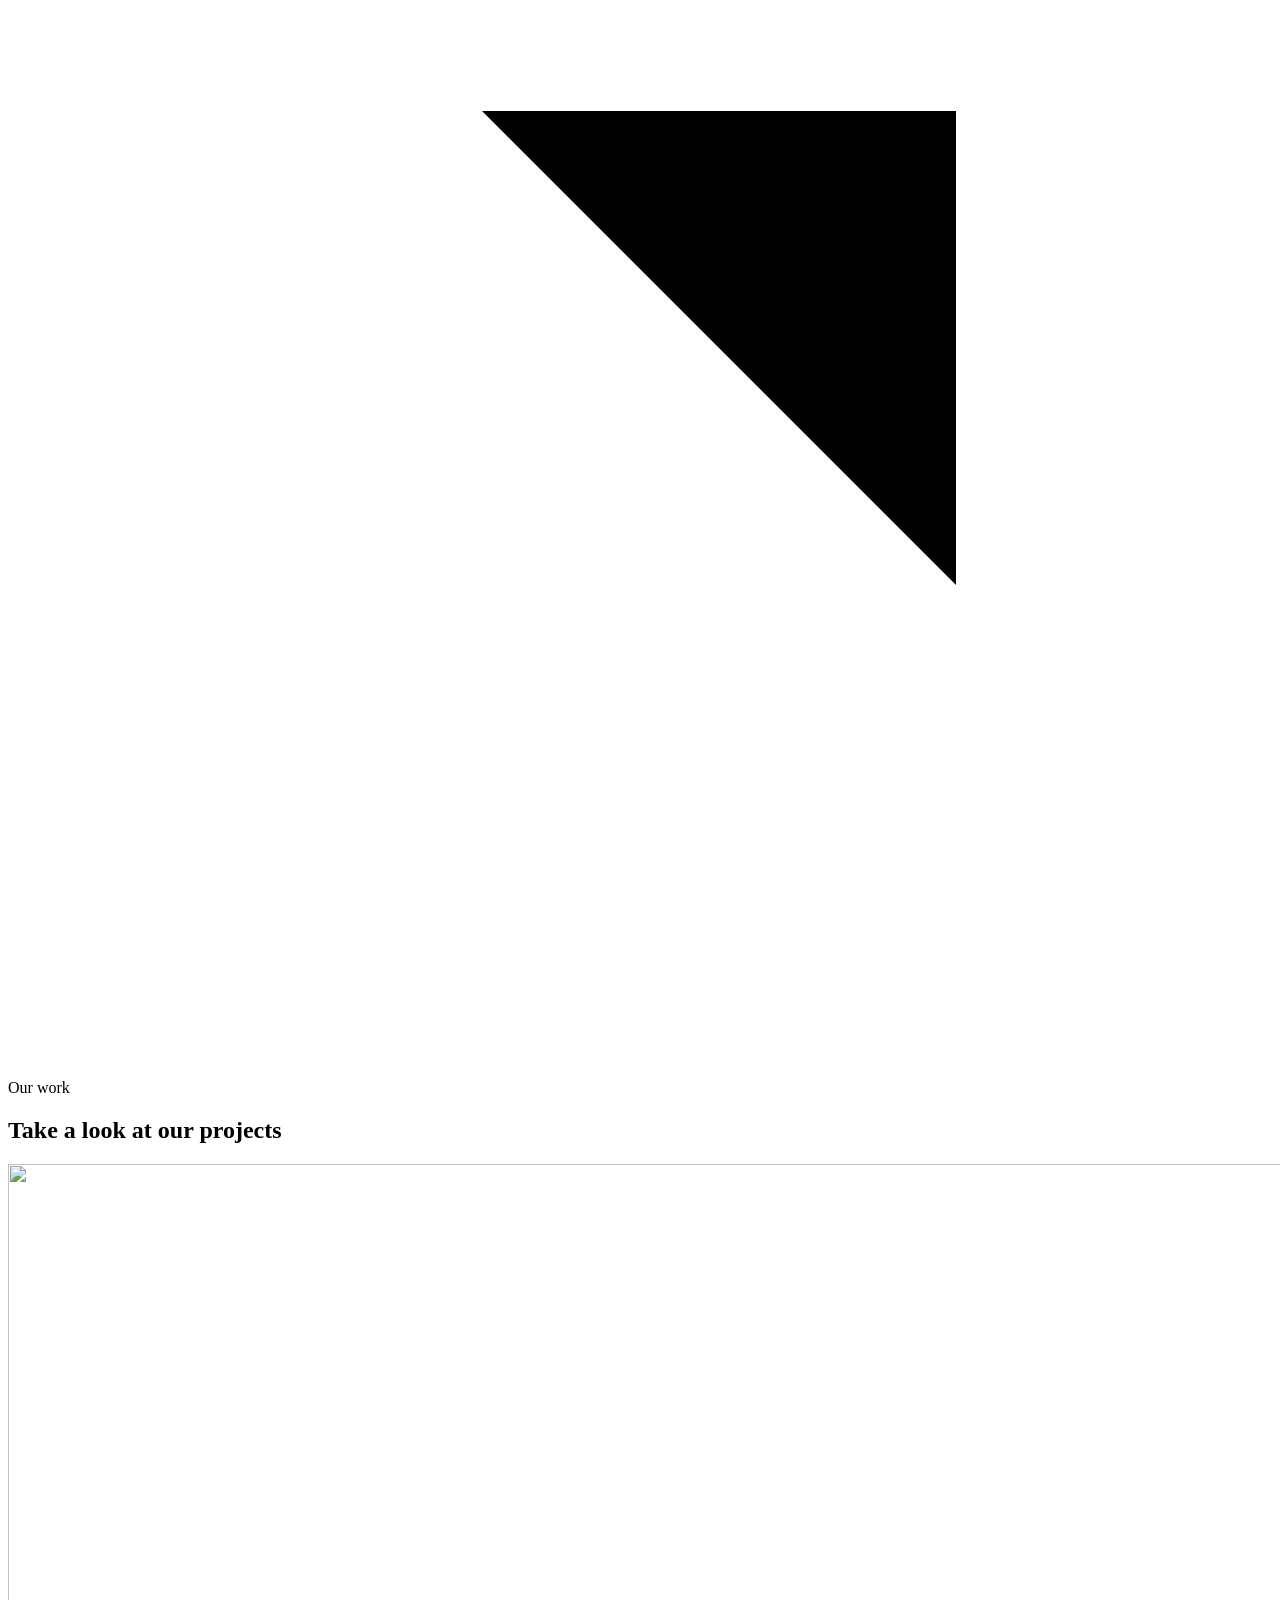
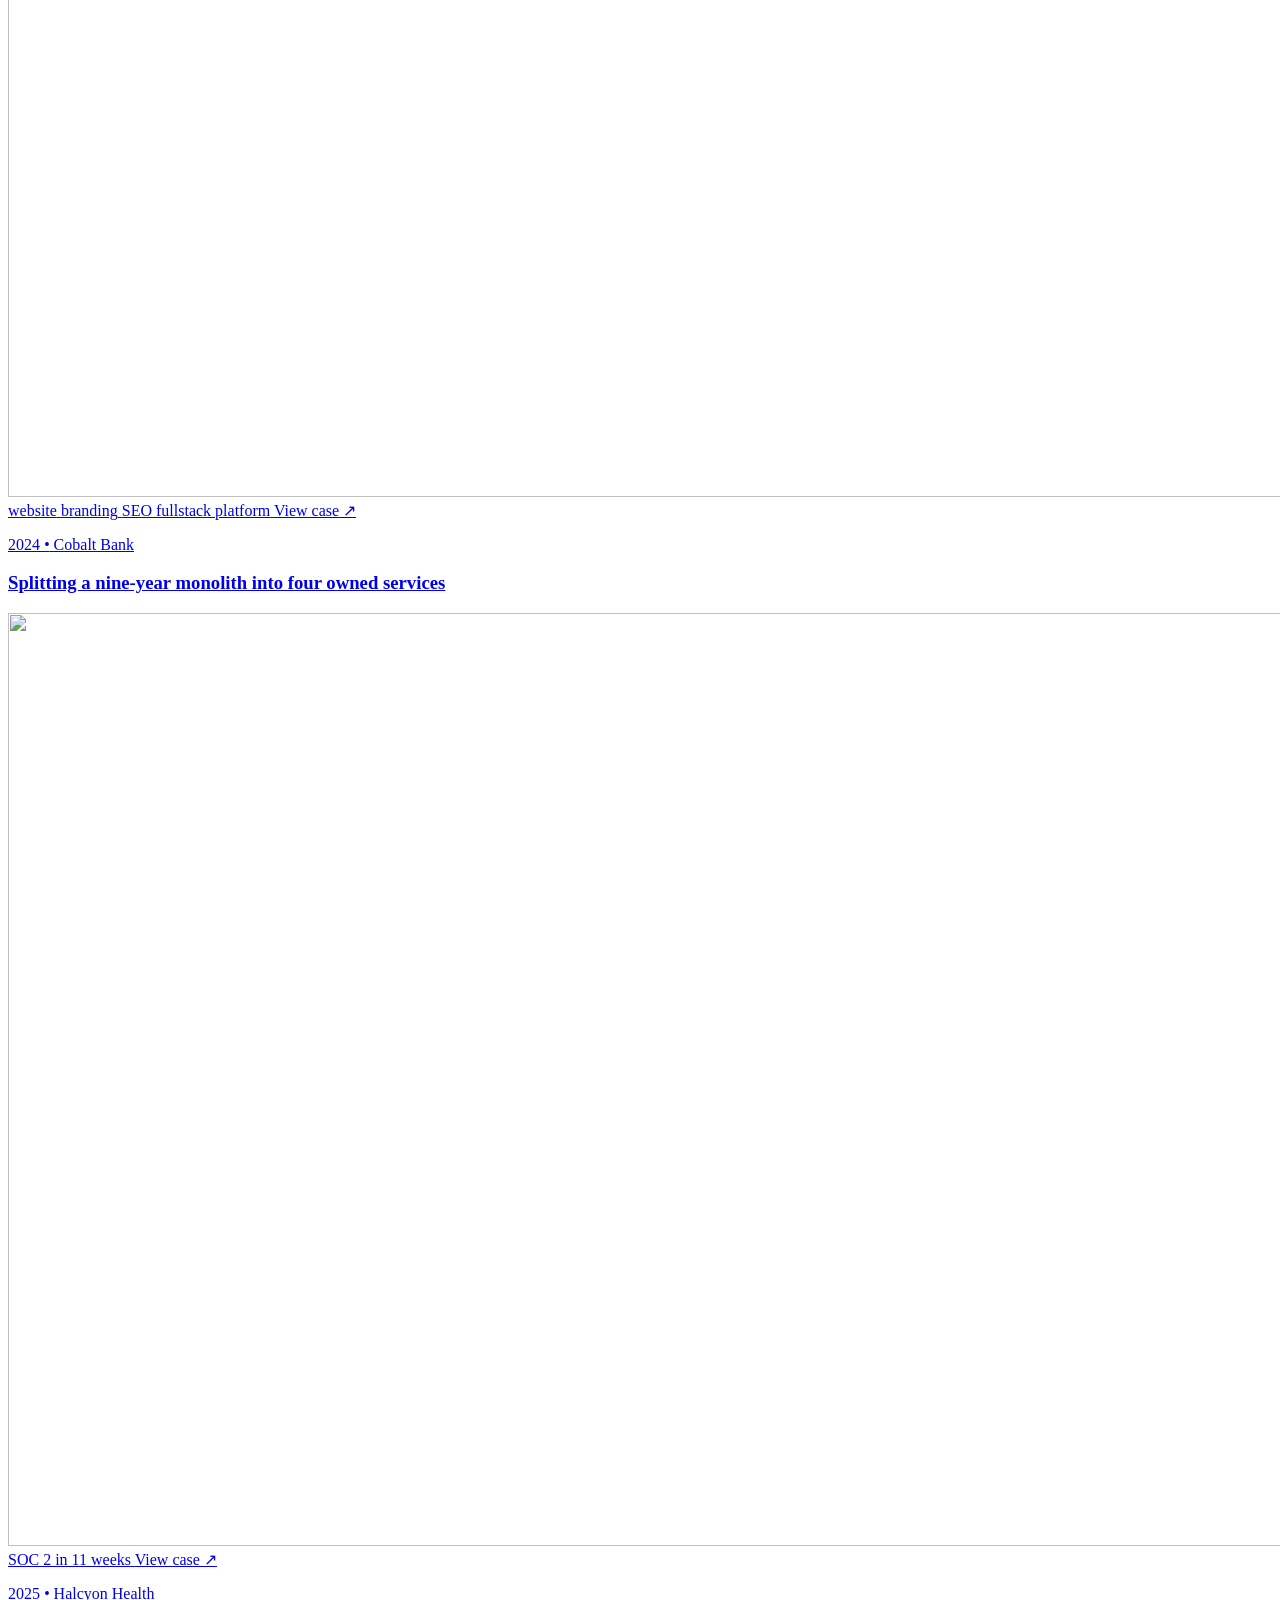
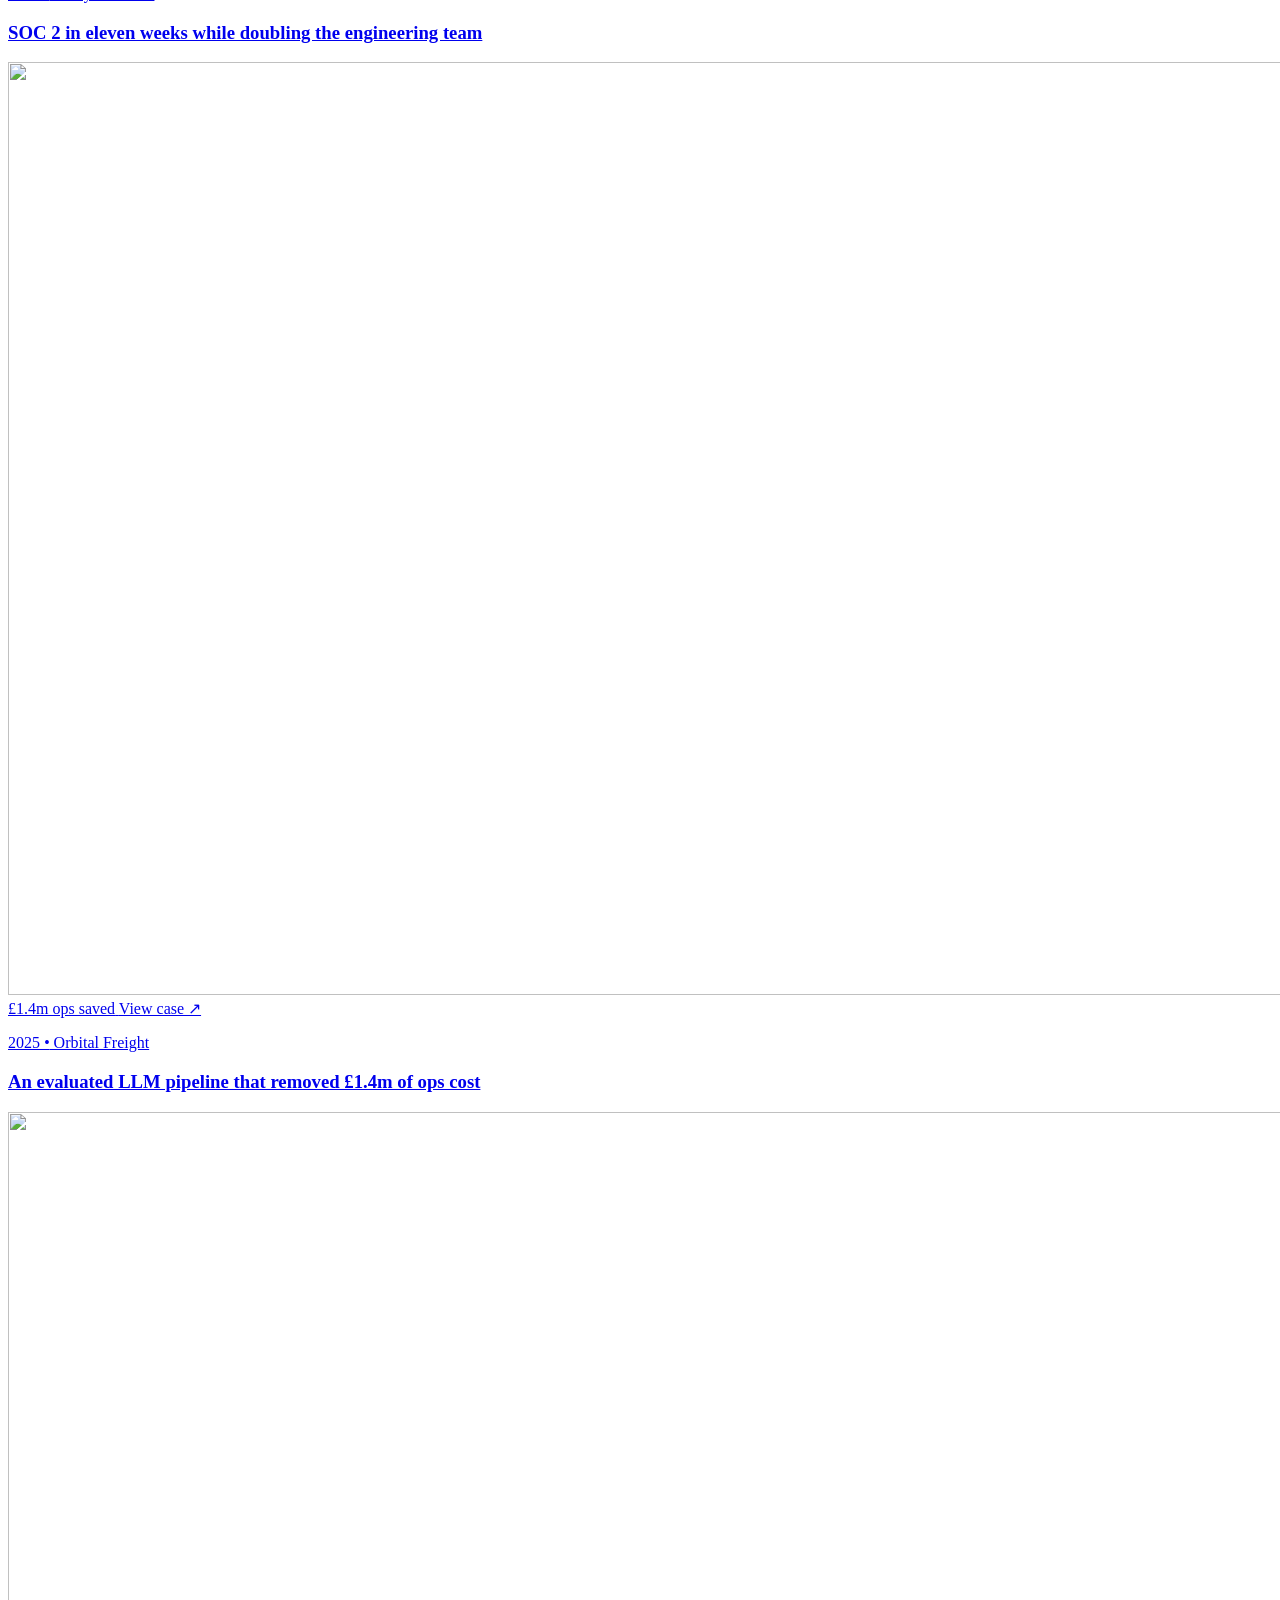
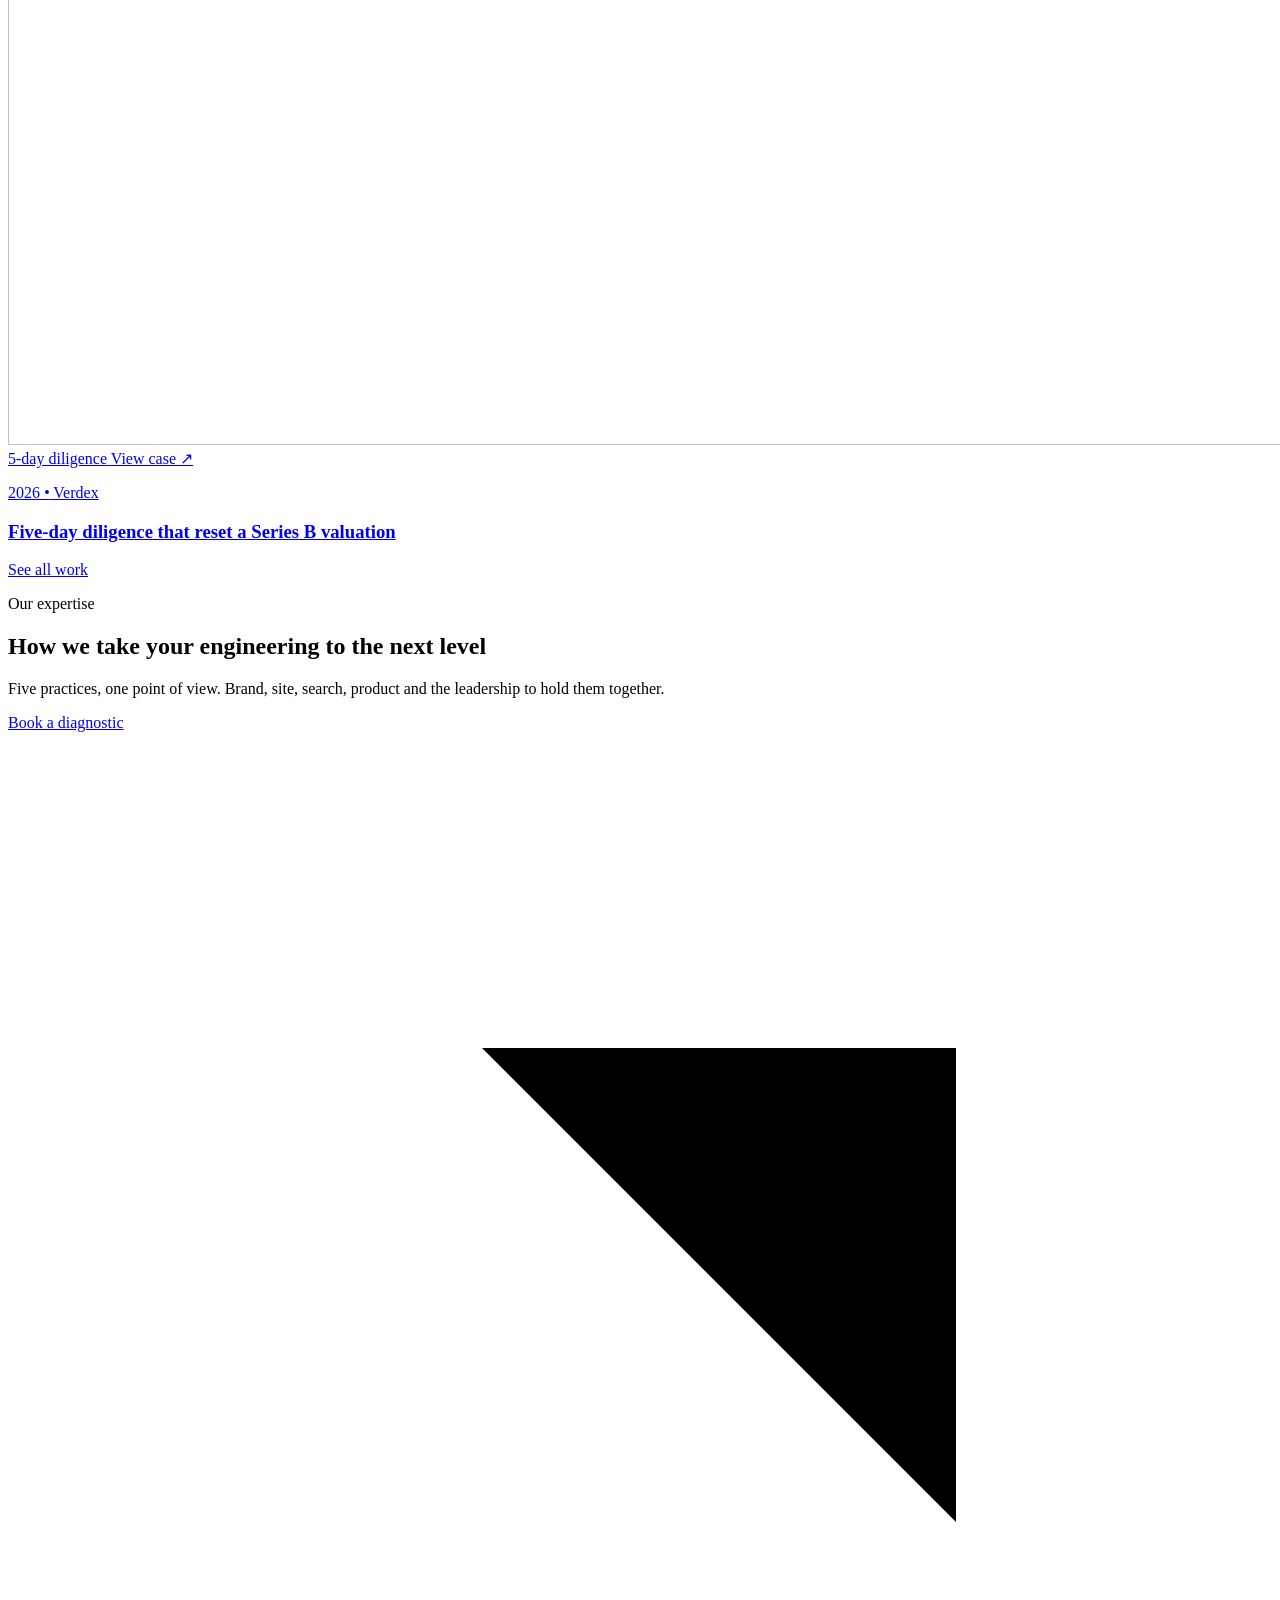
==== commit 875fac18: "Update index.html" ====
--- a/index.html
+++ b/index.html
@@ -1,452 +1,386 @@
 <!DOCTYPE html>
-<html lang="en">
+<html lang="en" data-theme="dark">
 <head>
-    <meta charset="UTF-8">
-    <meta name="viewport" content="width=device-width, initial-scale=1.0">
-    <title>lidodevelopment – Technical Co-founders as a Service</title>
-    <link rel="preconnect" href="https://fonts.googleapis.com">
-    <link rel="preconnect" href="https://fonts.gstatic.com" crossorigin>
-    <link href="https://fonts.googleapis.com/css2?family=Inter:wght@400;500;600;700;800&family=DM+Sans:wght@400;500;600;700&family=Space+Grotesk:wght@600;700&display=swap" rel="stylesheet">
-    <link rel="stylesheet" href="styles.css">
+<meta charset="utf-8" />
+<meta name="viewport" content="width=device-width, initial-scale=1" />
+<title>Lido Development — CTO as a Service</title>
+<meta name="description" content="Lido Development is technical leadership on demand. Fractional CTO, architecture, delivery and AI enablement for founders and scale-ups who need to ship." />
+<meta name="theme-color" content="#0E0E0E" />
+
+<meta property="og:type" content="website" />
+<meta property="og:title" content="Lido Development — CTO as a Service" />
+<meta property="og:description" content="Technical leadership on demand. Strategy, architecture and delivery from an operator who has shipped it before." />
+
+<link rel="preconnect" href="https://api.fontshare.com" />
+<link rel="preconnect" href="https://cdn.fontshare.com" crossorigin />
+<link rel="stylesheet" href="https://api.fontshare.com/v2/css?f%5B%5D=switzer@400,500,600,700&display=swap" />
+<link rel="stylesheet" href="assets/css/styles.css" />
+<link rel="icon" href="data:image/svg+xml,%3Csvg xmlns='http://www.w3.org/2000/svg' viewBox='0 0 32 32'%3E%3Crect width='32' height='32' rx='9' fill='%23C6F24E'/%3E%3Cpath d='M9 7v18h13' stroke='%230E0E0E' stroke-width='3' fill='none'/%3E%3C/svg%3E" />
 </head>
 <body>
-    <header id="header">
-        <div class="header-container">
-            <div class="header-inner">
-                <a href="#" class="logo">
-                    <span>lidodevelopment</span>
-                    <span class="logo-accent"></span>
-                </a>
-                <button class="mobile-nav-toggle" aria-label="Toggle Navigation" id="mobileNavToggle">
-                    <span></span>
-                    <span></span>
-                    <span></span>
-                </button>
-                <nav id="mainNav">
-                    <ul class="nav-links">
-                        <li><a href="#work">Work</a></li>
-                        <li><a href="#process">Process</a></li>
-                        <li><a href="#contact">Contact</a></li>
-                    </ul>
-                    <a href="#contact" class="nav-cta">
-                        <span>Get Started</span>
-                        <span>→</span>
-                    </a>
-                </nav>
-            </div>
+
+<div class="cursor" aria-hidden="true"><span class="cursor__dot"></span><span class="cursor__ring"></span></div>
+
+<a class="skip" href="#main">Skip to content</a>
+
+<!-- ───────────────────────── NAV ───────────────────────── -->
+<header class="nav" id="nav">
+  <div class="nav__pill">
+    <a class="logo" href="#top" aria-label="Lido Development home">Lido<span>.</span></a>
+
+    <nav class="nav__links" aria-label="Primary">
+      <a href="#process">How it works</a>
+      <a href="work.html">Work</a>
+      <a href="team.html">Team</a>
+      <a href="#services">Services <b>05</b></a>
+      <a href="#faq">FAQ</a>
+      <a href="#contact">Contact</a>
+    </nav>
+
+    <div class="nav__right">
+      <button class="toggle" id="theme" aria-label="Switch to light theme">
+        <svg class="toggle__sun" viewBox="0 0 24 24" aria-hidden="true"><circle cx="12" cy="12" r="4.5"/><path d="M12 2v2.5M12 19.5V22M2 12h2.5M19.5 12H22M4.9 4.9l1.8 1.8M17.3 17.3l1.8 1.8M19.1 4.9l-1.8 1.8M6.7 17.3l-1.8 1.8"/></svg>
+        <svg class="toggle__moon" viewBox="0 0 24 24" aria-hidden="true"><path d="M20 14.5A8.5 8.5 0 0 1 9.5 4a8.5 8.5 0 1 0 10.5 10.5z"/></svg>
+      </button>
+      <a class="pill" data-magnetic href="#start">Start a project <i aria-hidden="true"><svg viewBox="0 0 16 16"><path d="M4 12 12 4M6 4h6v6"/></svg></i></a>
+      <button class="burger" id="burger" aria-label="Menu" aria-expanded="false"><span></span><span></span></button>
+    </div>
+  </div>
+</header>
+
+<div class="drawer" id="drawer" inert>
+  <div class="drawer__top">
+    <a class="logo" href="#top" aria-label="Lido Development home">Lido<span>.</span></a>
+    <button class="drawer__close" type="button" aria-label="Close menu">
+      <svg viewBox="0 0 24 24" aria-hidden="true"><path d="M6 6l12 12M18 6 6 18"/></svg>
+    </button>
+  </div>
+  <nav class="drawer__links" aria-label="Primary">
+    <a href="#process">How it works</a>
+    <a href="work.html">Work</a>
+    <a href="team.html">Team</a>
+    <a href="#services">Services</a>
+    <a href="#faq">FAQ</a>
+    <a href="#contact">Contact</a>
+    <a href="#start">Start a project</a>
+  </nav>
+  <div class="drawer__contact">
+    <p>Contact</p>
+    <a href="mailto:hello@lidodevelopment.com">hello@lidodevelopment.com</a>
+  </div>
+</div>
+
+<main id="main">
+
+<!-- ───────────────────────── HERO ───────────────────────── -->
+<section class="hero" id="top">
+  <div class="hero__copy">
+    <p class="eyebrow reveal"><i></i> Hiya, we're Lido <span aria-hidden="true">👋</span></p>
+
+    <h1 class="hero__title">
+      <span class="line"><span data-split>A fractional CTO</span></span>
+      <span class="line"><span data-split>practice for teams</span></span>
+      <span class="line"><span data-split>that need to ship</span></span>
+    </h1>
+
+    <div class="hero__actions reveal">
+      <a class="pill pill--dark" data-magnetic href="work.html">View our work <i aria-hidden="true"><svg viewBox="0 0 16 16"><path d="M4 12 12 4M6 4h6v6"/></svg></i></a>
+      <a class="link" href="#process">How it works <svg viewBox="0 0 16 16" aria-hidden="true"><path d="M4 12 12 4M6 4h6v6"/></svg></a>
+    </div>
+  </div>
+
+  <div class="collage" aria-hidden="true">
+    <figure class="collage__photo" data-float="0.03">
+      <img src="assets/img/hero-room.jpg" alt="" width="1600" height="1067" fetchpriority="high" />
+    </figure>
+
+    <figure class="tile tile--shot" data-float="0.08">
+      <img src="assets/img/hero-side.jpg" alt="" width="900" height="600" />
+    </figure>
+
+    <article class="tile tile--dark" data-float="0.05">
+      <span class="chip chip--lime">Live</span>
+      <p class="tile__stat">9 days</p>
+      <p class="tile__sub">Average time to first production deploy</p>
+    </article>
+  </div>
+
+  </div>
+</section>
+
+<!-- ───────────────────────── MARQUEE ───────────────────────── -->
+<section class="marquee" id="clients" aria-labelledby="clients-label">
+  <h2 class="marquee__label" id="clients-label">Customers and clients</h2>
+  <div class="marquee__track">
+    <div class="marquee__set">
+      <span>Civisto</span><span>SEB</span><span>Lodexa</span><span>Insured</span>
+      <span>Civisto</span><span>SEB</span><span>Lodexa</span><span>Insured</span>
+    </div>
+    <div class="marquee__set" aria-hidden="true">
+      <span>Civisto</span><span>SEB</span><span>Lodexa</span><span>Insured</span>
+      <span>Civisto</span><span>SEB</span><span>Lodexa</span><span>Insured</span>
+    </div>
+  </div>
+</section>
+
+<!-- ───────────────────────── PROCESS ───────────────────────── -->
+<section class="section process" id="process">
+  <header class="process__head">
+    <p class="eyebrow reveal"><i></i> Simple steps</p>
+    <h2 class="h2 reveal">How it works</h2>
+    <p class="lede reveal">No decks that outlive the problem. Three stages, one goal: make the change stick to how your team actually works.</p>
+  </header>
+
+  <ol class="stages">
+    <li class="stage reveal">
+      <div class="stage__visual">
+        <img src="assets/img/hero-room.jpg" alt="" width="1600" height="1067" loading="lazy" />
+        <span class="stage__chip">Week 1–2</span>
+      </div>
+      <span class="stage__num">01</span>
+      <h3>Plan</h3>
+      <p>Two weeks inside the business — code, team, backlog, customers. You leave with a ranked risk register and a 90-day plan tied to commercial outcomes.</p>
+    </li>
+
+    <li class="stage reveal">
+      <div class="stage__visual">
+        <img src="assets/img/life-meet.jpg" alt="" width="1000" height="667" loading="lazy" />
+        <span class="stage__chip">With your team</span>
+      </div>
+      <span class="stage__num">02</span>
+      <h3>Architect &amp; build</h3>
+      <p>Systems designed for the load you'll actually have, one owner per service, then built with your team. Standards, CI and on-call ship as the product does.</p>
+    </li>
+
+    <li class="stage reveal">
+      <div class="stage__visual">
+        <img src="assets/img/life-3.jpg" alt="" width="800" height="1067" loading="lazy" />
+        <span class="stage__chip">Then we leave</span>
+      </div>
+      <span class="stage__num">03</span>
+      <h3>Deliver &amp; hand over</h3>
+      <p>Launch, then step back: the permanent lead hired and coached, systems documented, runbooks written. The exit is the deliverable.</p>
+    </li>
+  </ol>
+
+  <a class="pill process__cta" data-magnetic href="#start">Book the diagnostic <i aria-hidden="true"><svg viewBox="0 0 16 16"><path d="M4 12 12 4M6 4h6v6"/></svg></i></a>
+</section>
+
+<!-- ───────────────────────── WORK ───────────────────────── -->
+<section class="section work" id="work">
+  <header class="work__head">
+    <p class="eyebrow reveal"><i></i> Our work</p>
+    <h2 class="h2 reveal">Take a look at our projects</h2>
+  </header>
+
+  <div class="work__grid">
+    <a class="case reveal" href="work/cobalt.html">
+      <div class="case__visual">
+        <img src="assets/img/work-bank.jpg" alt="" width="1400" height="933" loading="lazy" />
+        <span class="case__metrics">
+          <span class="case__metric">website</span>
+          <span class="case__metric">branding</span>
+          <span class="case__metric">SEO</span>
+          <span class="case__metric">fullstack platform</span>
+        </span>
+        <span class="case__tag">View case ↗</span>
+      </div>
+      <p class="case__meta">2024 <i aria-hidden="true">•</i> Cobalt Bank</p>
+      <h3>Splitting a nine-year monolith into four owned services</h3>
+    </a>
+
+    <a class="case reveal" href="work/halcyon.html">
+      <div class="case__visual">
+        <img src="assets/img/work-health.jpg" alt="" width="1400" height="933" loading="lazy" />
+        <span class="case__metrics"><span class="case__metric">SOC 2 in 11 weeks</span></span>
+        <span class="case__tag">View case ↗</span>
+      </div>
+      <p class="case__meta">2025 <i aria-hidden="true">•</i> Halcyon Health</p>
+      <h3>SOC 2 in eleven weeks while doubling the engineering team</h3>
+    </a>
+
+    <a class="case reveal" href="work/orbital.html">
+      <div class="case__visual">
+        <img src="assets/img/work-freight.jpg" alt="" width="1400" height="933" loading="lazy" />
+        <span class="case__metrics"><span class="case__metric">£1.4m ops saved</span></span>
+        <span class="case__tag">View case ↗</span>
+      </div>
+      <p class="case__meta">2025 <i aria-hidden="true">•</i> Orbital Freight</p>
+      <h3>An evaluated LLM pipeline that removed £1.4m of ops cost</h3>
+    </a>
+
+    <a class="case reveal" href="work/verdex.html">
+      <div class="case__visual">
+        <img src="assets/img/work-board.jpg" alt="" width="1400" height="933" loading="lazy" />
+        <span class="case__metrics"><span class="case__metric">5-day diligence</span></span>
+        <span class="case__tag">View case ↗</span>
+      </div>
+      <p class="case__meta">2026 <i aria-hidden="true">•</i> Verdex</p>
+      <h3>Five-day diligence that reset a Series B valuation</h3>
+    </a>
+  </div>
+
+  <p class="work__all reveal"><a href="work.html">See all work</a></p>
+</section>
+
+<!-- ───────────────────────── SERVICES (big rows) ───────────────────────── -->
+<section class="section services" id="services">
+  <header class="services__head">
+    <p class="eyebrow reveal"><i></i> Our expertise</p>
+    <h2 class="h2 reveal">How we take your engineering to the next level</h2>
+    <div class="services__aside reveal">
+      <p>Five practices, one point of view. Brand, site, search, product and the leadership to hold them together.</p>
+      <a class="pill" data-magnetic href="#start">Book a diagnostic <i aria-hidden="true"><svg viewBox="0 0 16 16"><path d="M4 12 12 4M6 4h6v6"/></svg></i></a>
+    </div>
+  </header>
+
+  <ul class="rows">
+    <li class="row reveal">
+      <div class="row__inner">
+        <span class="row__num">01</span>
+        <h3>Branding</h3>
+        <p>Name, identity and a story that holds up in a pitch deck and in the product UI.</p>
+      </div>
+    </li>
+    <li class="row reveal">
+      <div class="row__inner">
+        <span class="row__num">02</span>
+        <h3>Websites</h3>
+        <p>Marketing sites that load fast, look like the product, and convert without a CMS circus.</p>
+      </div>
+    </li>
+    <li class="row reveal">
+      <div class="row__inner">
+        <span class="row__num">03</span>
+        <h3>SEO / AEO</h3>
+        <p>Found by search and by answers: technical SEO plus the structured content models actually cite.</p>
+      </div>
+    </li>
+    <li class="row reveal">
+      <div class="row__inner">
+        <span class="row__num">04</span>
+        <h3>Fullstack development</h3>
+        <p>Product, platform and the glue between them — shipped with your team, not a parallel bench.</p>
+      </div>
+    </li>
+    <li class="row reveal">
+      <div class="row__inner">
+        <span class="row__num">05</span>
+        <h3>CTO as a service</h3>
+        <p>Technical leadership on demand. The calls, the hiring, the architecture — then we leave.</p>
+      </div>
+    </li>
+  </ul>
+</section>
+
+<!-- ───────────────────────── ENQUIRY FORM ───────────────────────── -->
+<section class="section enquire" id="start">
+  <header class="enquire__head">
+    <p class="eyebrow reveal"><i></i> Start a project</p>
+    <h2 class="h2 reveal">Let's start at the very beginning</h2>
+    <p class="lede reveal">Tell us where it hurts — a stalled roadmap, a team that's outgrown its process, a diligence deadline. We reply within one working day.</p>
+  </header>
+
+  <form class="form reveal" id="enquiry" novalidate>
+    <div class="field">
+      <input id="f-name" name="name" type="text" placeholder=" " autocomplete="name" required />
+      <label for="f-name">Name</label>
+      <p class="field__err" id="e-name" role="alert"></p>
+    </div>
+
+    <div class="field">
+      <input id="f-email" name="email" type="email" placeholder=" " autocomplete="email" required />
+      <label for="f-email">Email</label>
+      <p class="field__err" id="e-email" role="alert"></p>
+    </div>
+
+    <div class="field">
+      <input id="f-company" name="company" type="text" placeholder=" " autocomplete="organization" required />
+      <label for="f-company">Company</label>
+      <p class="field__err" id="e-company" role="alert"></p>
+    </div>
+
+    <div class="field field--select">
+      <select id="f-topic" name="topic" required>
+        <option value="" selected disabled hidden></option>
+        <option value="branding">Branding</option>
+        <option value="websites">Websites</option>
+        <option value="seo">SEO / AEO</option>
+        <option value="fullstack">Fullstack development</option>
+        <option value="cto">CTO as a service</option>
+        <option value="other">Something else</option>
+      </select>
+      <label for="f-topic">What do you need?</label>
+      <svg class="field__chevron" viewBox="0 0 16 16" aria-hidden="true"><path d="m4 6 4 4 4-4"/></svg>
+      <p class="field__err" id="e-topic" role="alert"></p>
+    </div>
+
+    <div class="field field--area field--full">
+      <textarea id="f-project" name="project" rows="5" placeholder=" " required></textarea>
+      <label for="f-project">Tell us about your project</label>
+      <p class="field__err" id="e-project" role="alert"></p>
+    </div>
+
+    <button class="pill" type="submit" data-magnetic>Submit <i aria-hidden="true"><svg viewBox="0 0 16 16"><path d="M4 12 12 4M6 4h6v6"/></svg></i></button>
+  </form>
+
+  <p class="form__done" id="enquiry-done" role="status" hidden></p>
+</section>
+
+<!-- ───────────────────────── FAQ ───────────────────────── -->
+<section class="section faq" id="faq">
+  <div class="faq__head">
+    <p class="eyebrow reveal"><i></i> Questions</p>
+    <h2 class="h2 reveal">Before you ask</h2>
+  </div>
+
+  <div class="faq__list">
+    <details class="qa reveal"><summary>How is this different from an agency?<i aria-hidden="true"></i></summary><p>An agency sells you delivery capacity against a spec you wrote. We're accountable for whether the spec was right — the decisions, the hiring, the architecture and the number your board sees. When capacity is genuinely the gap, we'll tell you and help you buy it well.</p></details>
+    <details class="qa reveal"><summary>What if we already have engineers?<i aria-hidden="true"></i></summary><p>Most of our clients do. The gap is usually leadership, not hands. We work with the team you have, make the calls that were stuck, and coach the lead who eventually replaces us.</p></details>
+    <details class="qa reveal"><summary>How quickly can you start?<i aria-hidden="true"></i></summary><p>Diagnostics usually start within two weeks. We take a maximum of five concurrent clients so a principal is genuinely available, which means availability is limited and honest.</p></details>
+    <details class="qa reveal"><summary>Do you write code?<i aria-hidden="true"></i></summary><p>Yes — where it unblocks the team or sets a standard worth copying. We don't pretend to be a full delivery team on a Fractional CTO engagement; that's what Embedded is for.</p></details>
+    <details class="qa reveal"><summary>What happens at the end?<i aria-hidden="true"></i></summary><p>A permanent technical lead is hired and coached, the systems are documented, and we drop to a monthly advisory cadence. If we've done the job properly, you stop paying us.</p></details>
+  </div>
+</section>
+
+</main>
+
+<!-- ───────────────────────── FOOTER ───────────────────────── -->
+<footer class="footer" id="contact">
+  <div class="footer__panel">
+    <div class="footer__top">
+      <div class="footer__cta">
+        <h2>Do you like what you see?</h2>
+        <div class="footer__ctarow">
+          <a class="pill" data-magnetic href="mailto:hello@lidodevelopment.com">Start a project <i aria-hidden="true"><svg viewBox="0 0 16 16"><path d="M4 12 12 4M6 4h6v6"/></svg></i></a>
+          <span class="rating rating--stack"><b>5.0</b> <i aria-hidden="true">★★★★★</i><br />from 31 engagements</span>
         </div>
-    </header>
-
-    <section class="hero">
-        <svg class="floating-element" width="100" height="100" viewBox="0 0 100 100" fill="none" xmlns="http://www.w3.org/2000/svg">
-            <circle cx="50" cy="50" r="40" stroke="currentColor" stroke-width="2"/>
-        </svg>
-        <svg class="floating-element" width="80" height="80" viewBox="0 0 80 80" fill="none" xmlns="http://www.w3.org/2000/svg">
-            <rect x="20" y="20" width="40" height="40" stroke="currentColor" stroke-width="2"/>
-        </svg>
-        <svg class="floating-element" width="60" height="60" viewBox="0 0 60 60" fill="none" xmlns="http://www.w3.org/2000/svg">
-            <polygon points="30,10 50,50 10,50" stroke="currentColor" stroke-width="2" fill="none"/>
-        </svg>
-        
-        <div class="container">
-            <div class="hero-content">
-                <div class="hero-badge">Technical Co-founders as a Service</div>
-                <h1>
-                    Ship Production-Ready<br>
-                    <span class="hero-highlight">Software in Weeks</span>
-                </h1>
-                <p class="hero-description">
-                    AI-powered development platform that accelerates your product from concept to launch. Built by engineers who've scaled startups to millions of users.
-                </p>
-                <div class="hero-cta-group">
-                    <a href="#contact" class="btn">
-                        <span>Start Your Project</span>
-                        <span>→</span>
-                    </a>
-                    <a href="#work" class="btn btn-secondary">
-                        <span>View Our Work</span>
-                    </a>
-                </div>
-                
-                <div class="hero-stats">
-                    <div class="stat">
-                        <span class="stat-value">6-8</span>
-                        <span class="stat-label">Weeks average delivery time</span>
-                    </div>
-                    <div class="stat">
-                        <span class="stat-value">2</span>
-                        <span class="stat-label">Major products launched</span>
-                    </div>
-                    <div class="stat">
-                        <span class="stat-value">75%</span>
-                        <span class="stat-label">Cost savings vs traditional dev</span>
-                    </div>
-                </div>
-            </div>
-        </div>
-    </section>
-
-    <section id="process" class="process">
-        <div class="container">
-            <div class="section-header">
-                <div class="section-label">How We Work</div>
-                <h2 class="section-title">AI-Accelerated Development</h2>
-            </div>
-            <div class="process-grid">
-                <div class="step">
-                    <div class="step-number">01</div>
-                    <h3 class="step-title">Discovery</h3>
-                    <div class="step-duration">2-3 Days</div>
-                    <p class="step-description">
-                        Focused session to understand your problem, users, and metrics. AI expands research and creates requirements.
-                    </p>
-                </div>
-                <div class="step">
-                    <div class="step-number">02</div>
-                    <h3 class="step-title">Architecture</h3>
-                    <div class="step-duration">3-5 Days</div>
-                    <p class="step-description">
-                        Core technology decisions while AI generates UI designs and specifications in parallel.
-                    </p>
-                </div>
-                <div class="step">
-                    <div class="step-number">03</div>
-                    <h3 class="step-title">Development</h3>
-                    <div class="step-duration">3-4 Weeks</div>
-                    <p class="step-description">
-                        AI generates code and tests. Human architects review and refine with daily iterations.
-                    </p>
-                </div>
-                <div class="step">
-                    <div class="step-number">04</div>
-                    <h3 class="step-title">Launch</h3>
-                    <div class="step-duration">1-2 Weeks</div>
-                    <p class="step-description">
-                        Automated deployment with monitoring and optimization based on real usage data.
-                    </p>
-                </div>
-            </div>
-        </div>
-    </section>
-
-    <section id="work" class="projects">
-        <div class="container">
-            <div class="section-header">
-                <div class="section-label">Featured Projects</div>
-                <h2 class="section-title">Real Products, Real Results</h2>
-                <p class="section-description">
-                    From concept to launch in weeks. Each project showcases our commitment to speed, quality, and innovation.
-                </p>
-            </div>
-            
-            <div class="projects-list">
-                <article class="project">
-                    <div class="project-inner">
-                        <div class="project-visual">
-                            <div class="project-number">01</div>
-                            <img src="images/civisto_app_interface.webp" alt="CIVISTO App Preview" class="project-image">
-                        </div>
-                        <div class="project-content">
-                            <div class="project-header">
-                                <h3 class="project-title">Spot it. Snap it. Solve it.</h3>
-                                <p class="project-tagline">
-                                    CIVISTO gives citizens the power to fix community issues in minutes, not months. One simple app connects users to all 290 Swedish municipalities.
-                                </p>
-                            </div>
-                            
-                            <div class="project-metrics">
-                                <div class="metric-item">
-                                    <span class="metric-value">8</span>
-                                    <span class="metric-label">Weeks to Build</span>
-                                </div>
-                                <div class="metric-item">
-                                    <span class="metric-value">2</span>
-                                    <span class="metric-label">Team Members</span>
-                                </div>
-                                <div class="metric-item">
-                                    <span class="metric-value">+1000</span>
-                                    <span class="metric-label">Reports</span>
-                                </div>
-                                <div class="metric-item">
-                                    <span class="metric-value">290</span>
-                                    <span class="metric-label">Municipalities</span>
-                                </div>
-                            </div>
-                            
-                            <div class="project-features">
-                                <div class="feature-item">
-                                    <div class="feature-icon">📍</div>
-                                    <div class="feature-content">
-                                        <h4>Smart Geo-fencing</h4>
-                                        <p>Automatically routes reports to the right municipality based on location</p>
-                                    </div>
-                                </div>
-                                <div class="feature-item">
-                                    <div class="feature-icon">📱</div>
-                                    <div class="feature-content">
-                                        <h4>Real-time Reporting</h4>
-                                        <p>Track issues from submission to resolution with status updates</p>
-                                    </div>
-                                </div>
-                                <div class="feature-item">
-                                    <div class="feature-icon">🛠️</div>
-                                    <div class="feature-content">
-                                        <h4>Municipal Integration</h4>
-                                        <p>Direct connection to local government systems for efficient processing</p>
-                                    </div>
-                                </div>
-                            </div>
-                            
-                            <div class="project-comparison">
-                                <div class="comparison-item">
-                                    <div class="comparison-label">Traditional Approach</div>
-                                    <div class="comparison-value">$180K and 24 weeks</div>
-                                </div>
-                                <div class="comparison-item highlight">
-                                    <div class="comparison-label">Our Approach</div>
-                                    <div class="comparison-value">8 weeks with 2 architects + AI</div>
-                                </div>
-                            </div>
-                            
-                            <div class="project-link">
-                                <a href="https://civisto.com" target="_blank" rel="noopener noreferrer" class="btn btn-project">
-                                    <span>Visit Civisto</span>
-                                    <span>↗</span>
-                                </a>
-                            </div>
-                        </div>
-                    </div>
-                </article>
-
-                <article class="project">
-                    <div class="project-inner">
-                        <div class="project-visual">
-                            <div class="project-number">02</div>
-                            <img src="images/AMS.avif" alt="Asset Tracking Dashboard" class="project-image">
-                        </div>
-                        <div class="project-content">
-                            <div class="project-header">
-                                <h3 class="project-title">Asset Tracking Solutions</h3>
-                                <p class="project-tagline">
-                                    Advanced indoor and outdoor asset tracking systems using RFID, BLE beacons, LoRa, and GPS technology for real-time asset location, status monitoring, and comprehensive asset management. Deployed across 29 hospitals for critical equipment protection and patient safety.
-                                </p>
-                            </div>
-                            
-                            <div class="project-metrics">
-                                <div class="metric-item">
-                                    <span class="metric-value">29</span>
-                                    <span class="metric-label">Hospitals</span>
-                                </div>
-                                <div class="metric-item">
-                                    <span class="metric-value">24/7</span>
-                                    <span class="metric-label">Real-time Tracking</span>
-                                </div>
-                                <div class="metric-item">
-                                    <span class="metric-value">100%</span>
-                                    <span class="metric-label">Asset Visibility</span>
-                                </div>
-                                <div class="metric-item">
-                                    <span class="metric-value">7</span>
-                                    <span class="metric-label">Weeks to Deploy</span>
-                                </div>
-                            </div>
-                            
-                            <div class="project-features">
-                                <div class="feature-item">
-                                    <div class="feature-icon">📡</div>
-                                    <div class="feature-content">
-                                        <h4>RFID & BLE Technology</h4>
-                                        <p>High-precision indoor location tracking with sub-meter accuracy using BLE beacons and RFID tags</p>
-                                    </div>
-                                </div>
-                                <div class="feature-item">
-                                    <div class="feature-icon">🌐</div>
-                                    <div class="feature-content">
-                                        <h4>GPS & LoRa Integration</h4>
-                                        <p>Outdoor asset tracking with GPS/GNSS and long-range LoRa communication for wide-area coverage</p>
-                                    </div>
-                                </div>
-                                <div class="feature-item">
-                                    <div class="feature-icon">🏥</div>
-                                    <div class="feature-content">
-                                        <h4>Healthcare IoT Deployment</h4>
-                                        <p>Environmental monitoring for OT rooms, isolation areas, and medication storage with instant alerts</p>
-                                    </div>
-                                </div>
-                            </div>
-                            
-                            <div class="project-tags">
-                                <span class="project-tag">RFID Tracking</span>
-                                <span class="project-tag">BLE Beacons</span>
-                                <span class="project-tag">LoRa Network</span>
-                                <span class="project-tag">GPS/GNSS</span>
-                                <span class="project-tag">Healthcare IoT</span>
-                            </div>
-                            
-                            <div class="project-comparison">
-                                <div class="comparison-item">
-                                    <div class="comparison-label">Network Scale</div>
-                                    <div class="comparison-value">29 hospitals deployed</div>
-                                </div>
-                                <div class="comparison-item highlight">
-                                    <div class="comparison-label">Technology Stack</div>
-                                    <div class="comparison-value">RFID + BLE + LoRa + GPS</div>
-                                </div>
-                            </div>
-                            
-                            <div class="project-link">
-                                <a href="https://www.amsolutions.my" target="_blank" rel="noopener noreferrer" class="btn btn-project">
-                                    <span>View AMS</span>
-                                    <span>↗</span>
-                                </a>
-                            </div>
-                        </div>
-                    </div>
-                </article>
-            </div>
-        </div>
-    </section>
-
-    <section class="metrics">
-        <div class="container">
-            <div class="section-header">
-                <div class="section-label">What You Get</div>
-                <h2 class="section-title">Everything You Need to Launch</h2>
-            </div>
-            <div class="metrics-grid">
-                <div class="metric">
-                    <div class="metric-icon">⚡</div>
-                    <h4 class="metric-title">Speed Without Compromise</h4>
-                    <p class="metric-description">
-                        Ship in weeks, not months. AI accelerates development while human architects ensure quality and scalability.
-                    </p>
-                    <ul class="metric-features">
-                        <li>6-8 week delivery timeline</li>
-                        <li>Daily progress updates</li>
-                        <li>Agile sprint methodology</li>
-                    </ul>
-                </div>
-                <div class="metric">
-                    <div class="metric-icon">💎</div>
-                    <h4 class="metric-title">Production-Ready Code</h4>
-                    <p class="metric-description">
-                        Clean, tested, and documented code that's built to scale from day one. No technical debt.
-                    </p>
-                    <ul class="metric-features">
-                        <li>100% test coverage</li>
-                        <li>Comprehensive documentation</li>
-                        <li>Best practices & standards</li>
-                    </ul>
-                </div>
-                <div class="metric">
-                    <div class="metric-icon">🎯</div>
-                    <h4 class="metric-title">Equity Alignment</h4>
-                    <p class="metric-description">
-                        Small upfront fee plus equity stake means we're invested in your long-term success, not just the launch.
-                    </p>
-                    <ul class="metric-features">
-                        <li>Shared success model</li>
-                        <li>Long-term partnership</li>
-                        <li>Ongoing optimization</li>
-                    </ul>
-                </div>
-                <div class="metric">
-                    <div class="metric-icon">🚀</div>
-                    <h4 class="metric-title">Full Ownership</h4>
-                    <p class="metric-description">
-                        You own all code and IP. We provide ongoing support and knowledge transfer for your team.
-                    </p>
-                    <ul class="metric-features">
-                        <li>Complete IP ownership</li>
-                        <li>Full source code access</li>
-                        <li>Team training included</li>
-                    </ul>
-                </div>
-            </div>
-        </div>
-    </section>
-
-    <section id="contact" class="contact">
-        <div class="container">
-            <div class="contact-container">
-                <div class="contact-header">
-                    <h2>Let's Talk About Your Project</h2>
-                    <p>Tell us what you're building and we'll get back to you within 24 hours.</p>
-                </div>
-                <div class="form-wrapper">
-                    <form id="contactForm">
-                        <div class="form-group">
-                            <label for="name">Name <span class="required">*</span></label>
-                            <input type="text" id="name" name="name" required placeholder="Your full name">
-                            <div class="error-message" id="nameError">Please enter your name</div>
-                        </div>
-                        <div class="form-group">
-                            <label for="email">Email <span class="required">*</span></label>
-                            <input type="email" id="email" name="email" required placeholder="you@company.com">
-                            <div class="error-message" id="emailError">Please enter a valid email address</div>
-                        </div>
-                        <div class="form-group">
-                            <label for="company">Company</label>
-                            <input type="text" id="company" name="company" placeholder="Your company name">
-                        </div>
-                        <div class="form-group">
-                            <label for="message">Tell us about your project <span class="required">*</span></label>
-                            <textarea id="message" name="message" required placeholder="What are you looking to build?"></textarea>
-                            <div class="error-message" id="messageError">Please describe your project</div>
-                        </div>
-                        <div class="form-submit">
-                            <button type="submit" class="btn btn-submit">
-                                <span>Send Message</span>
-                                <span>→</span>
-                            </button>
-                        </div>
-                        <div class="success-message" id="successMessage">
-                            ✓ Thank you! We'll get back to you within 24 hours.
-                        </div>
-                    </form>
-                </div>
-            </div>
-        </div>
-    </section>
-
-    <footer>
-        <div class="container">
-            <div class="footer-grid">
-                <div class="footer-brand">
-                    <h3>lidodevelopment</h3>
-                    <p>Technical co-founders as a service. Two architects leveraging AI agents to deliver production-ready applications in 6-8 weeks.</p>
-                </div>
-                <div class="footer-col">
-                    <h4>Navigation</h4>
-                    <ul>
-                        <li><a href="#work">Work</a></li>
-                        <li><a href="#process">Process</a></li>
-                        <li><a href="#contact">Contact</a></li>
-                    </ul>
-                </div>
-                <div class="footer-col">
-                    <h4>Services</h4>
-                    <ul>
-                        <li><a href="#">Product Design</a></li>
-                        <li><a href="#">Development</a></li>
-                        <li><a href="#">AI Integration</a></li>
-                        <li><a href="#">Consulting</a></li>
-                    </ul>
-                </div>
-                <div class="footer-col">
-                    <h4>Contact</h4>
-                    <ul>
-                        <li><a href="mailto:admin@lidodevelopment.com">admin@lidodevelopment.com</a></li>
-                        <li><a href="#">Stockholm, Sweden</a></li>
-                    </ul>
-                </div>
-            </div>
-            <div class="footer-bottom">
-                <div>© 2025 lidodevelopment. All rights reserved.</div>
-            </div>
-        </div>
-    </footer>
-
-    <script src="script.js"></script>
+      </div>
+
+      <nav class="footer__col" aria-label="Learn"><h4>Learn</h4><a href="#process">How it works</a><a href="#start">Start a project</a><a href="#faq">FAQ</a></nav>
+      <nav class="footer__col" aria-label="Explore"><h4>Explore</h4><a href="#top">Home</a><a href="work.html">Work <b>new</b></a><a href="team.html">Team</a><a href="#services">Services</a><a href="#contact">Contact</a></nav>
+
+      <div class="footer__col footer__contact">
+        <h4>Get in touch</h4>
+        <a href="tel:+441234567890">+44 1234 567 890</a>
+        <a href="mailto:hello@lidodevelopment.com">hello@lidodevelopment.com</a>
+        <p>Lido Development Ltd<br />1 Waterhouse Square<br />London EC1N 2ST</p>
+      </div>
+    </div>
+
+    <div class="wordmark"><span>Shipping since 2016</span></div>
+
+    <div class="footer__bottom">
+      <span class="logo logo--sm">Lido<span>.</span></span>
+      <p>© 2026 Lido Development Ltd</p>
+      <p>Company Reg 10529058</p>
+      <p><a href="#top">Privacy</a> <a href="#top">Terms</a> <a href="#top">All rights reserved</a></p>
+    </div>
+  </div>
+</footer>
+
+<a class="pill float-cta" href="#start">Start a project <i aria-hidden="true"><svg viewBox="0 0 16 16"><path d="M4 12 12 4M6 4h6v6"/></svg></i></a>
+
+<script src="assets/js/main.js" defer></script>
 </body>
-</html>+</html>
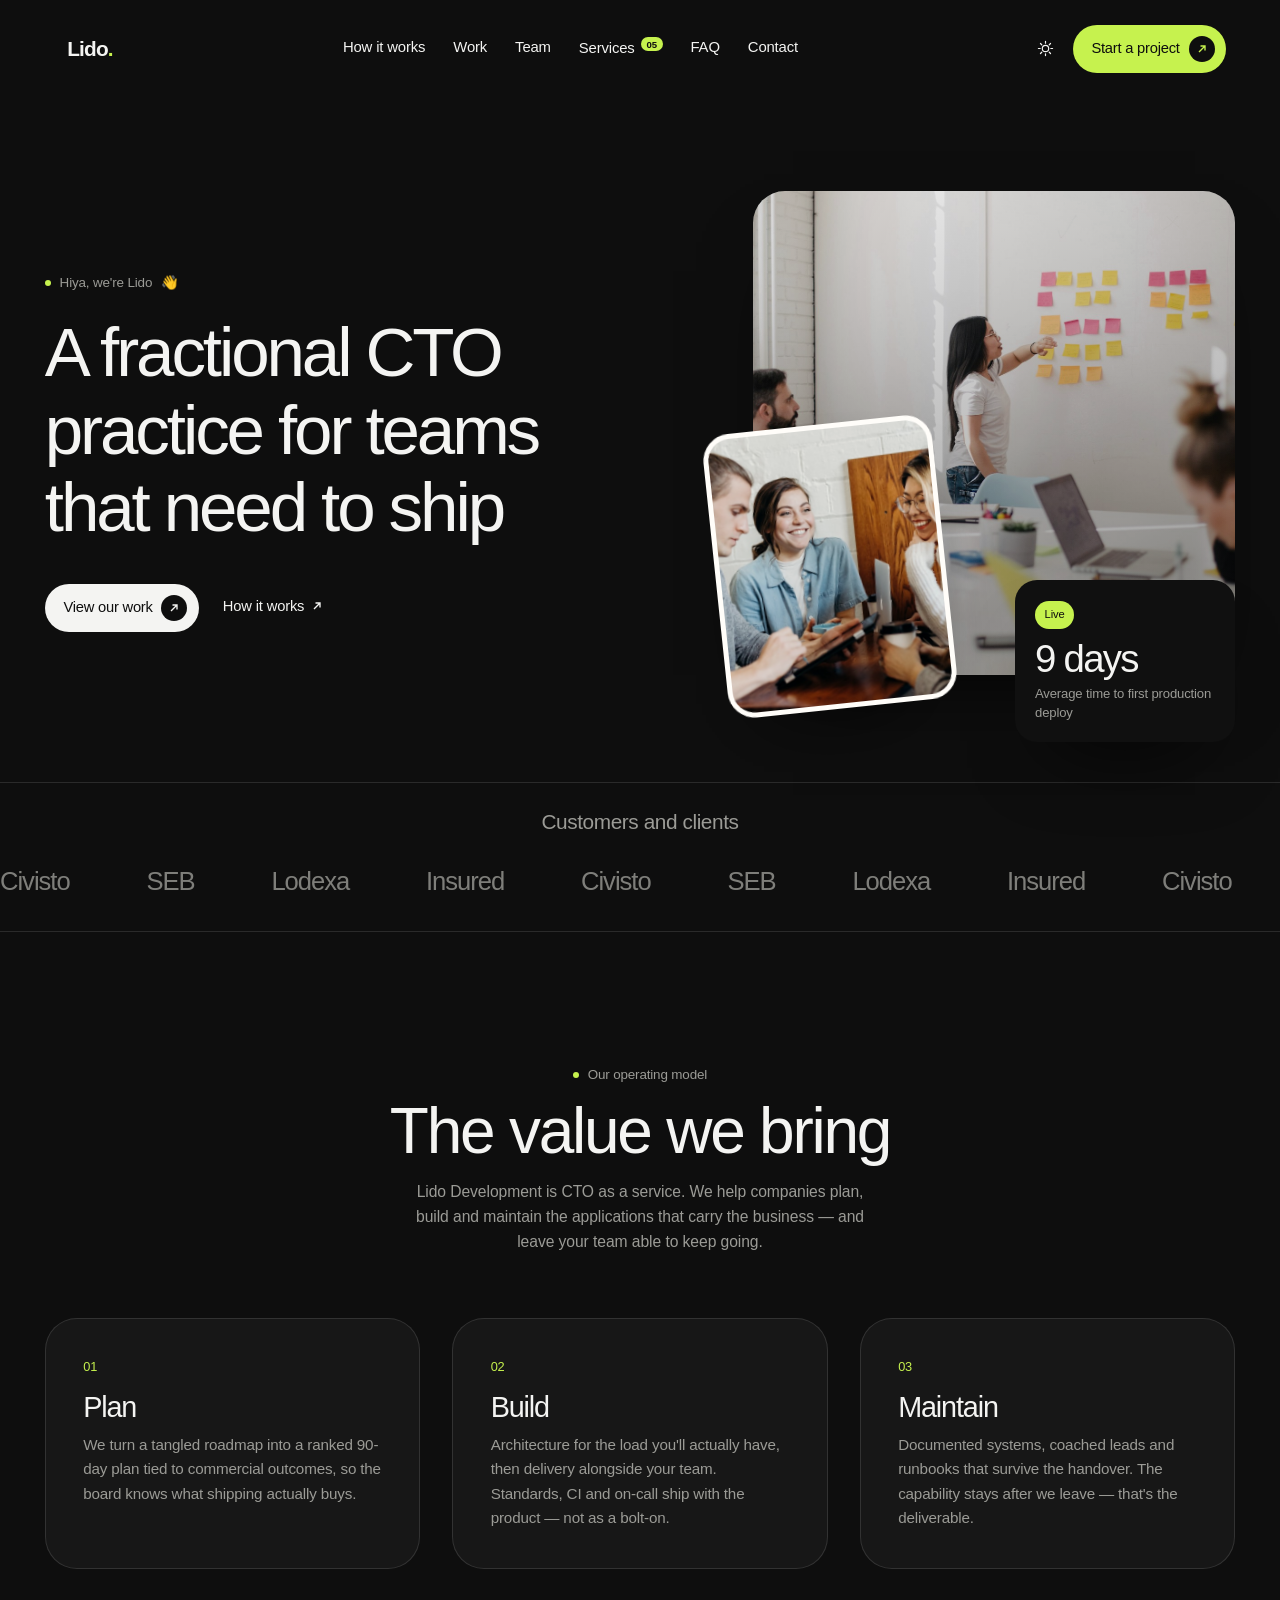
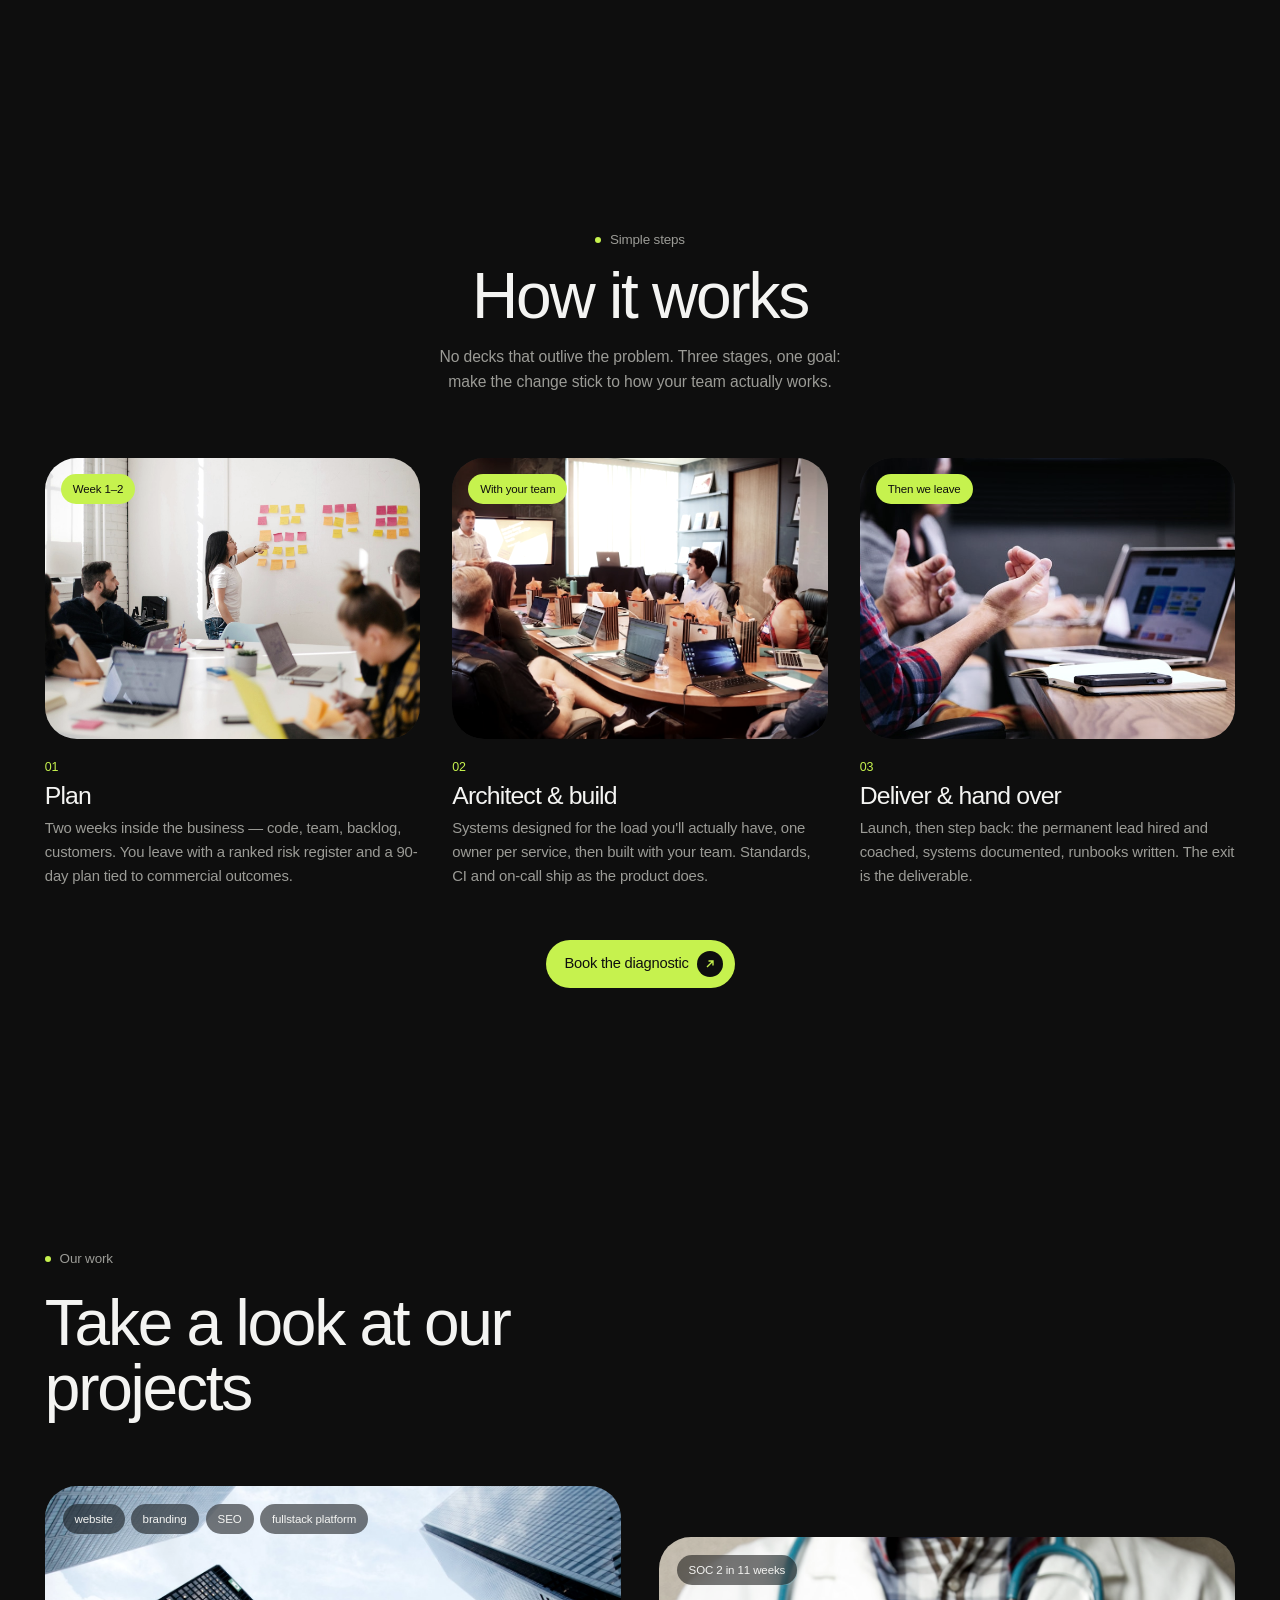
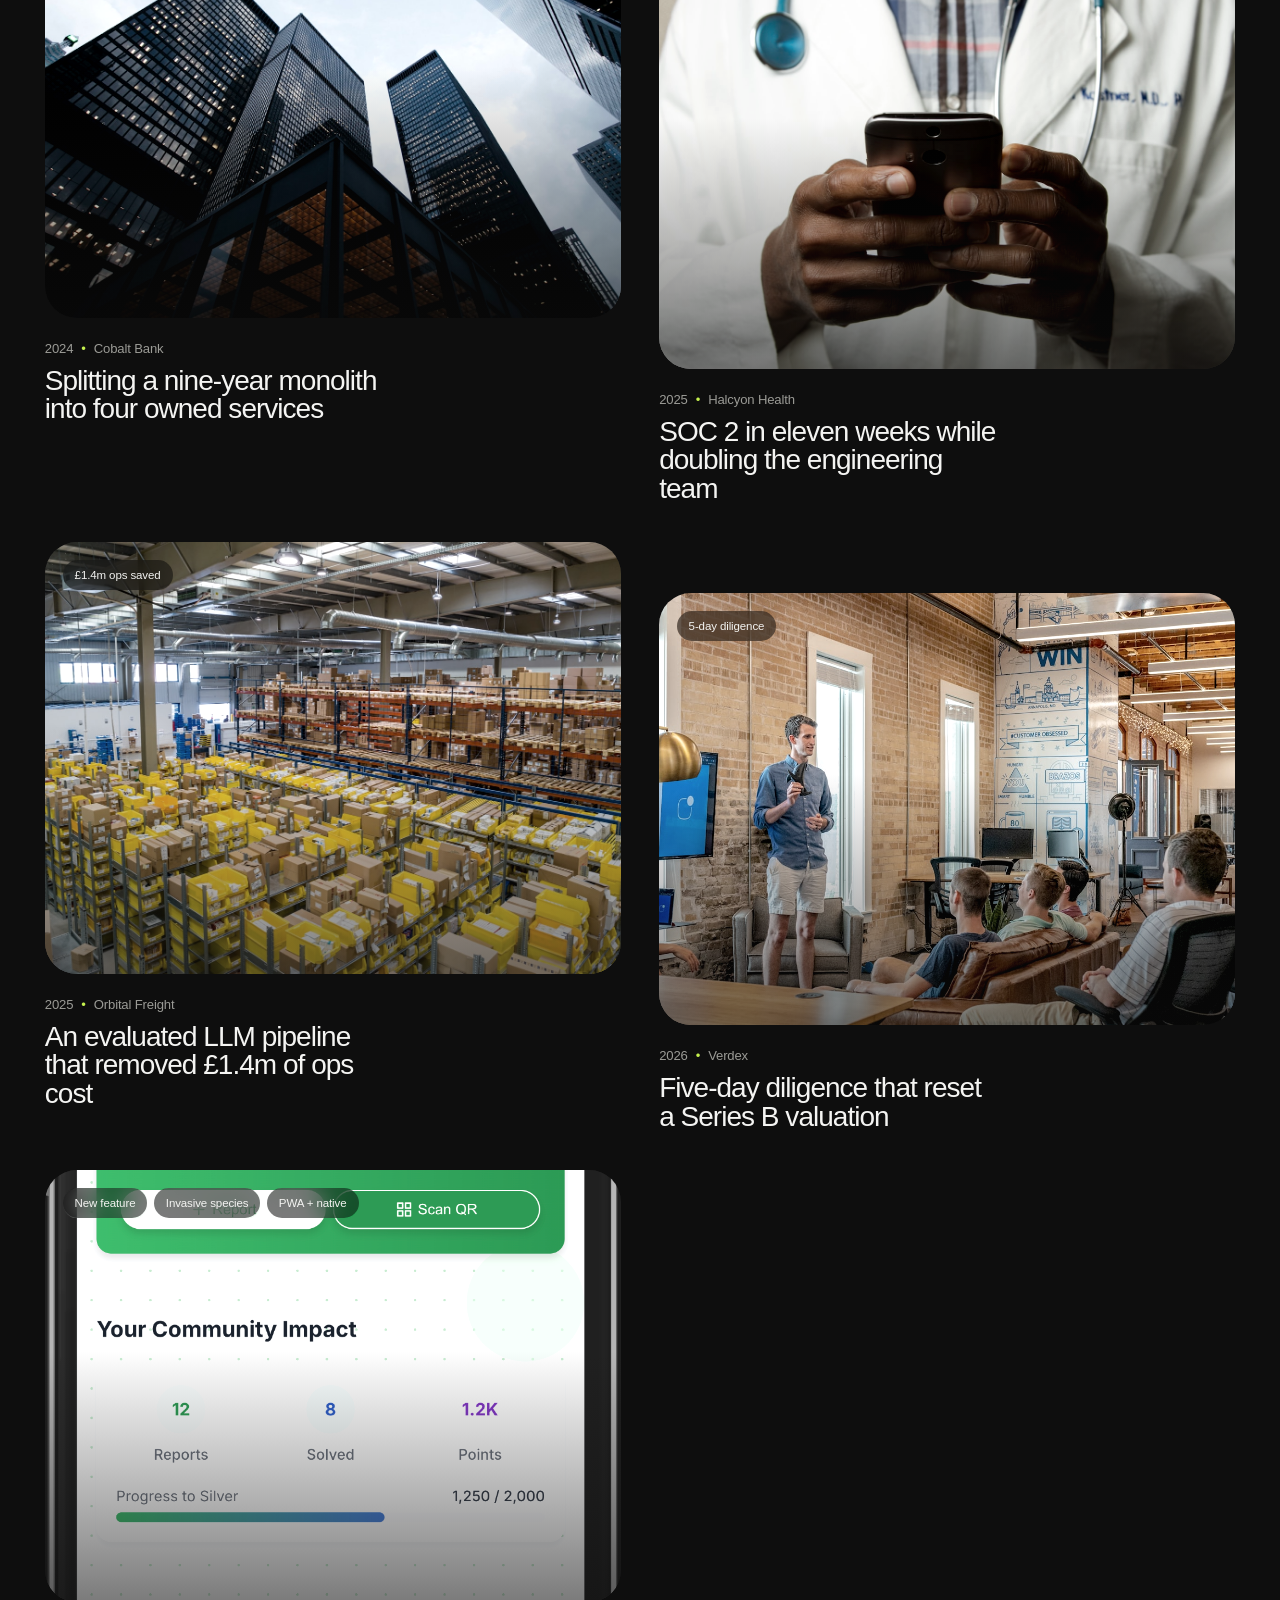
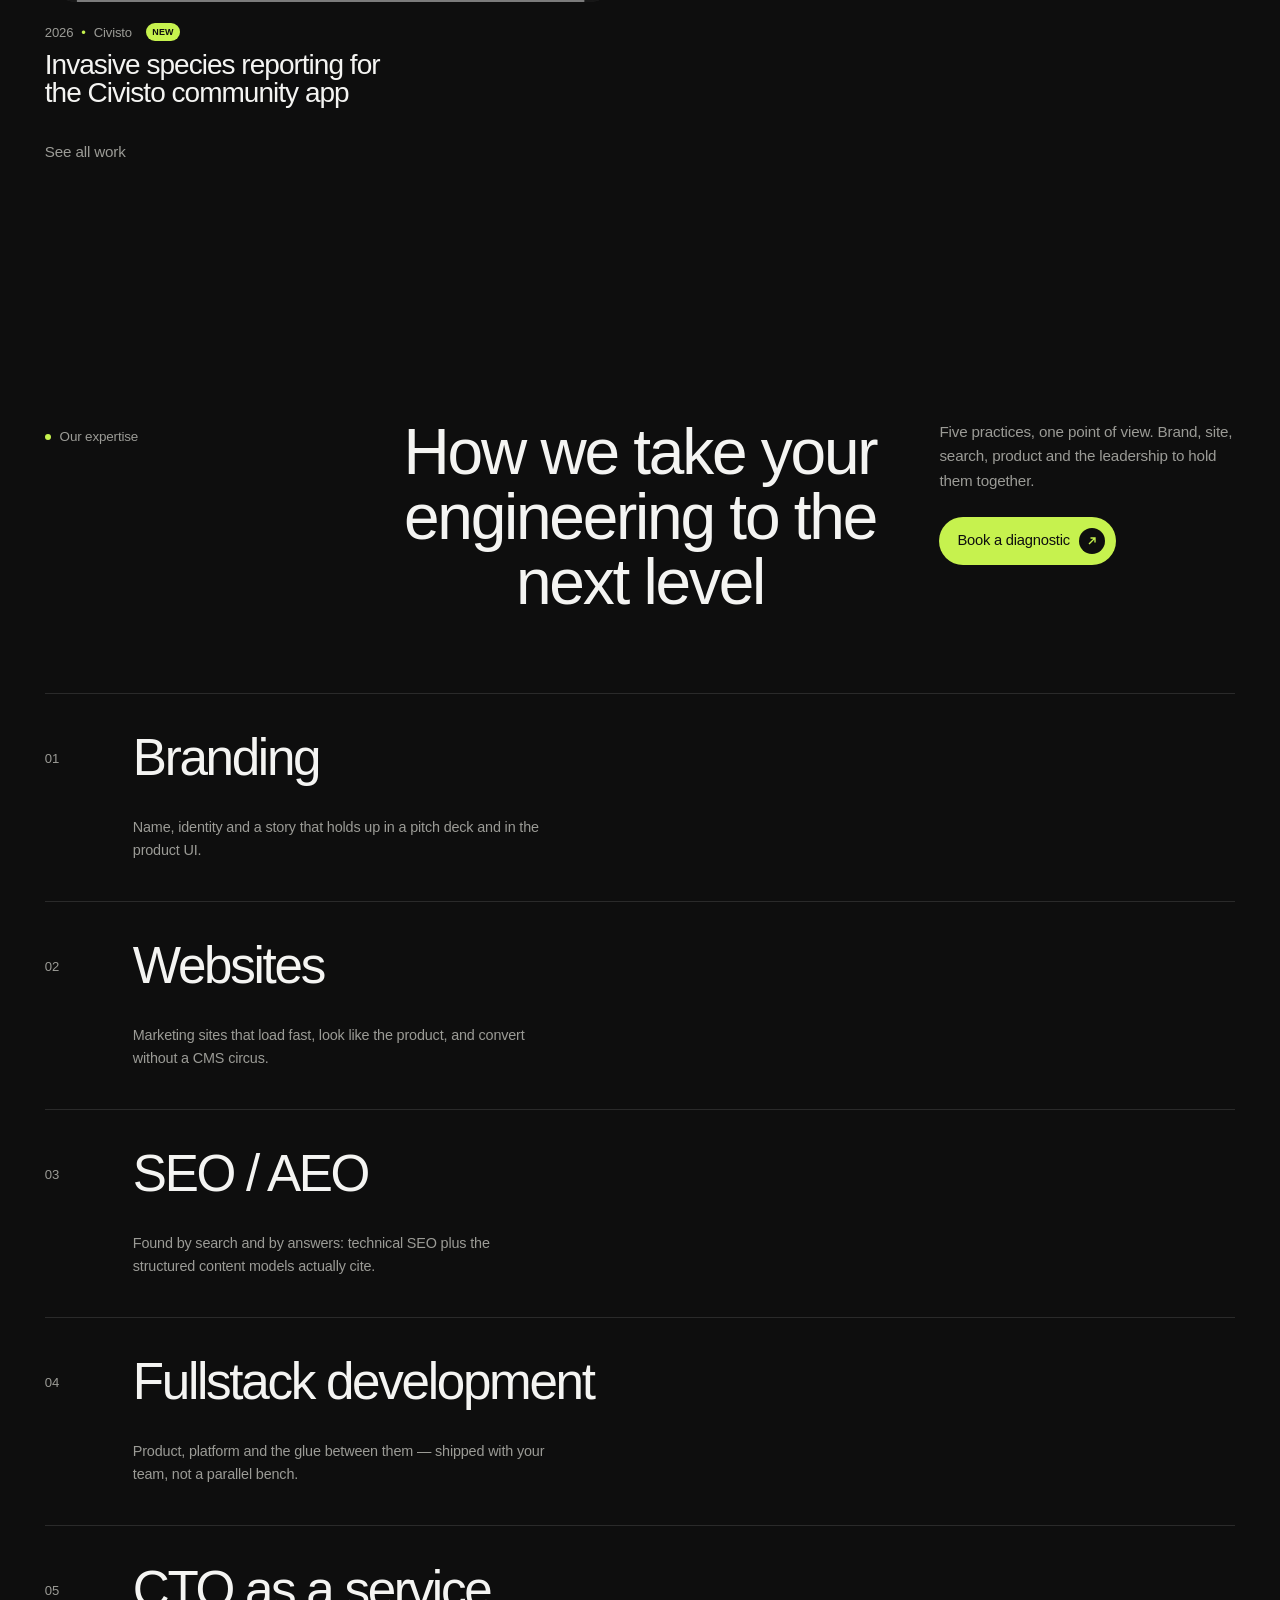
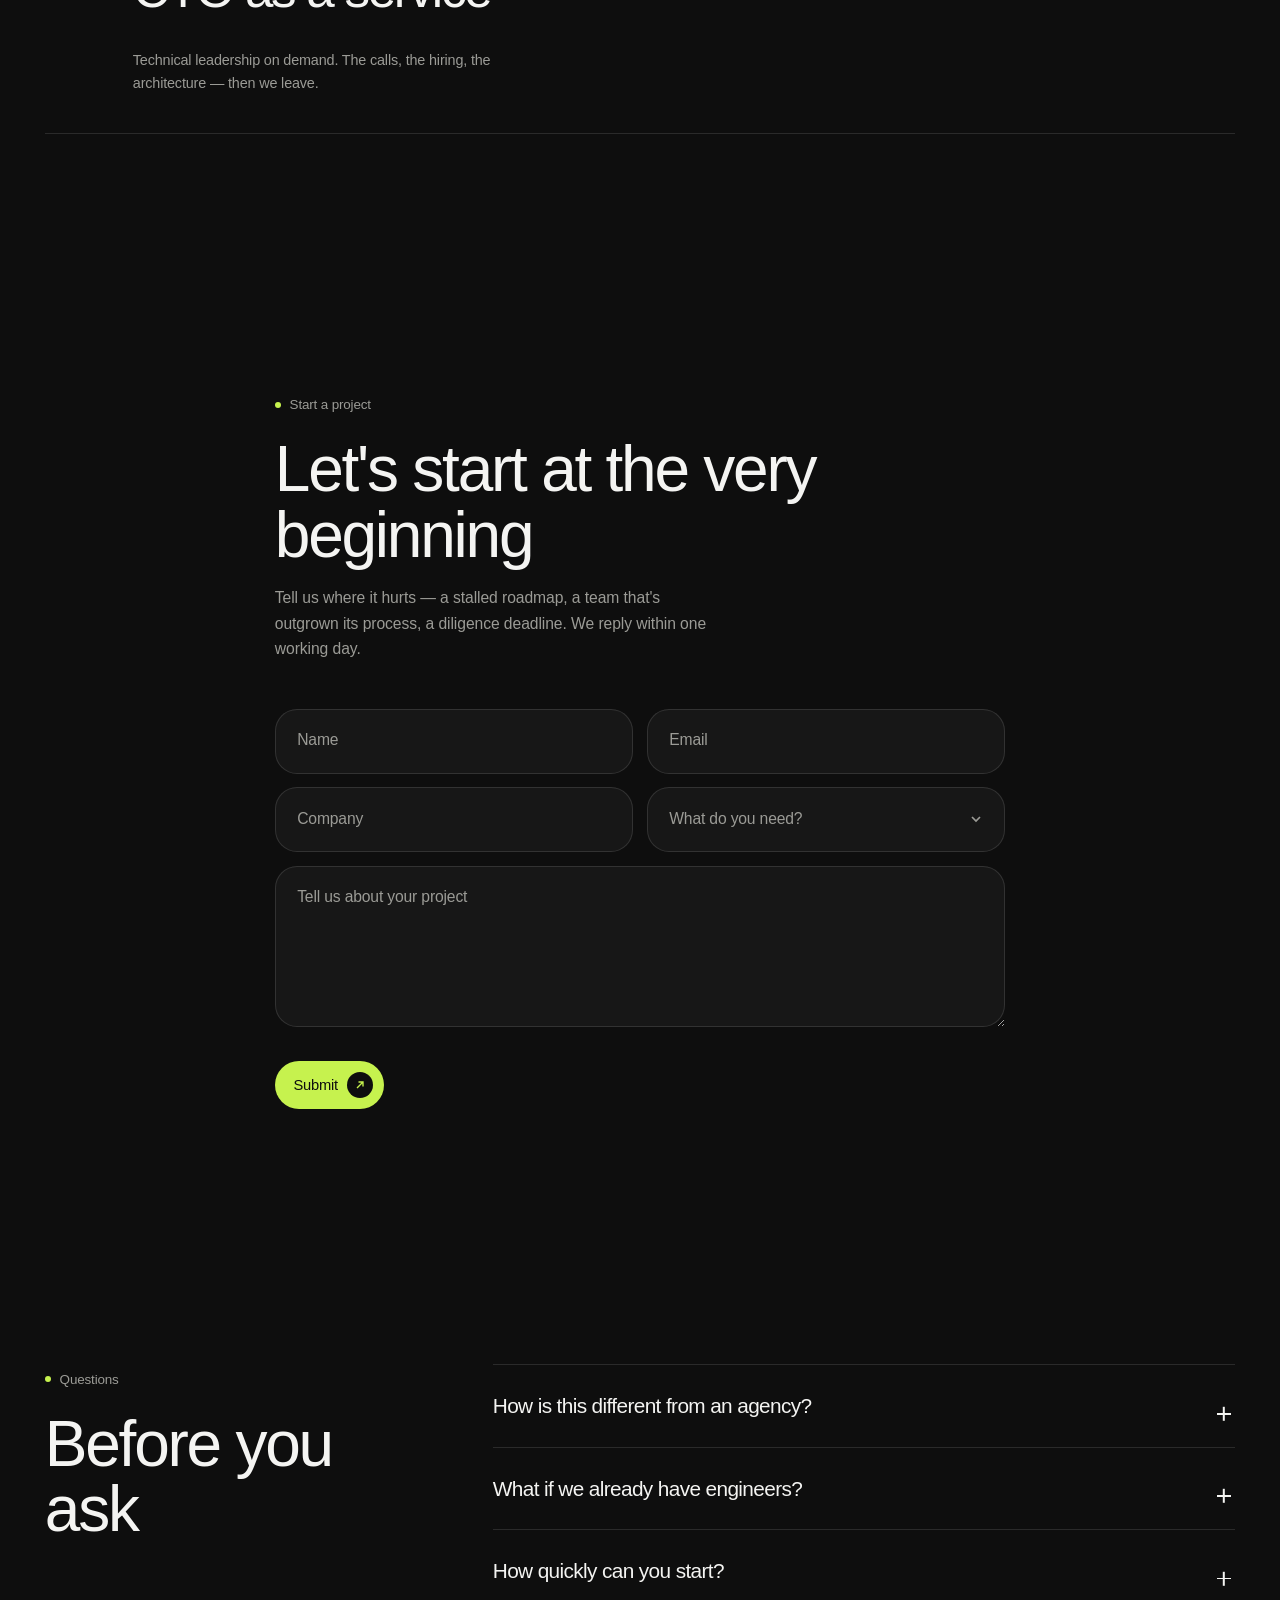
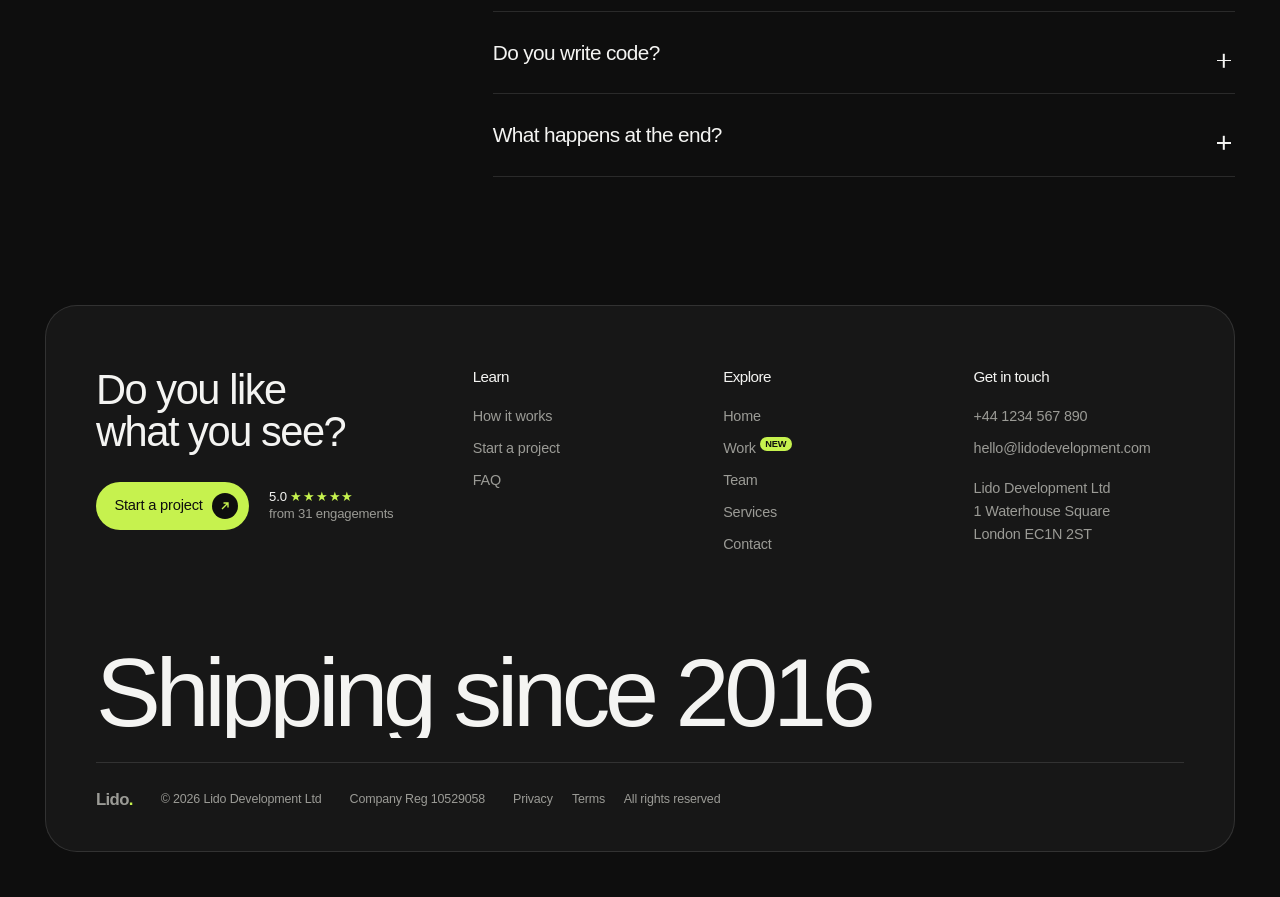
==== commit 818d5622: "Staging: value we bring, Civisto Invasive species case, Lodexa link in customers - Add 'The value we" ====
--- a/index.html
+++ b/index.html
@@ -113,13 +113,42 @@
   <h2 class="marquee__label" id="clients-label">Customers and clients</h2>
   <div class="marquee__track">
     <div class="marquee__set">
-      <span>Civisto</span><span>SEB</span><span>Lodexa</span><span>Insured</span>
-      <span>Civisto</span><span>SEB</span><span>Lodexa</span><span>Insured</span>
+      <span>Civisto</span><span>SEB</span><span><a href="https://lodexa.se" target="_blank" rel="noopener">Lodexa</a></span><span>Insured</span>
+      <span>Civisto</span><span>SEB</span><span><a href="https://lodexa.se" target="_blank" rel="noopener">Lodexa</a></span><span>Insured</span>
     </div>
     <div class="marquee__set" aria-hidden="true">
-      <span>Civisto</span><span>SEB</span><span>Lodexa</span><span>Insured</span>
-      <span>Civisto</span><span>SEB</span><span>Lodexa</span><span>Insured</span>
-    </div>
+      <span>Civisto</span><span>SEB</span><span><a href="https://lodexa.se" target="_blank" rel="noopener" tabindex="-1">Lodexa</a></span><span>Insured</span>
+      <span>Civisto</span><span>SEB</span><span><a href="https://lodexa.se" target="_blank" rel="noopener" tabindex="-1">Lodexa</a></span><span>Insured</span>
+    </div>
+  </div>
+</section>
+
+<!-- ───────────────────────── VALUE ───────────────────────── -->
+<section class="section value" id="value">
+  <header class="value__head">
+    <p class="eyebrow reveal"><i></i> Our operating model</p>
+    <h2 class="h2 reveal">The value we bring</h2>
+    <p class="lede reveal">Lido Development is CTO as a service. We help companies plan, build and maintain the applications that carry the business — and leave your team able to keep going.</p>
+  </header>
+
+  <div class="value__grid">
+    <article class="value__card reveal">
+      <span class="value__num">01</span>
+      <h3>Plan</h3>
+      <p>We turn a tangled roadmap into a ranked 90-day plan tied to commercial outcomes, so the board knows what shipping actually buys.</p>
+    </article>
+
+    <article class="value__card reveal">
+      <span class="value__num">02</span>
+      <h3>Build</h3>
+      <p>Architecture for the load you'll actually have, then delivery alongside your team. Standards, CI and on-call ship with the product — not as a bolt-on.</p>
+    </article>
+
+    <article class="value__card reveal">
+      <span class="value__num">03</span>
+      <h3>Maintain</h3>
+      <p>Documented systems, coached leads and runbooks that survive the handover. The capability stays after we leave — that's the deliverable.</p>
+    </article>
   </div>
 </section>
 
@@ -217,6 +246,20 @@
       </div>
       <p class="case__meta">2026 <i aria-hidden="true">•</i> Verdex</p>
       <h3>Five-day diligence that reset a Series B valuation</h3>
+    </a>
+
+    <a class="case reveal" href="work/civisto.html">
+      <div class="case__visual">
+        <img src="assets/img/civisto_app_interface.png" alt="Civisto invasive species reporting" width="1200" height="800" loading="lazy" />
+        <span class="case__metrics">
+          <span class="case__metric">New feature</span>
+          <span class="case__metric">Invasive species</span>
+          <span class="case__metric">PWA + native</span>
+        </span>
+        <span class="case__tag">View case ↗</span>
+      </div>
+      <p class="case__meta">2026 <i aria-hidden="true">•</i> Civisto <b>new</b></p>
+      <h3>Invasive species reporting for the Civisto community app</h3>
     </a>
   </div>
 
--- a/assets/css/styles.css
+++ b/assets/css/styles.css
@@ -0,0 +1,776 @@
+/* =========================================================
+   Lido Development — CTO as a Service
+   Design language: near-black surfaces, lime signal,
+   geometric grotesk, pill chrome, big rounded cards.
+   Type: Switzer (Fontshare) — stand-in for Oldschool Grotesk.
+   ========================================================= */
+
+:root {
+  /* dark is the default theme */
+  --bg:        #0E0E0E;
+  --surface:   #171717;
+  --surface-2: #1F1F1F;
+  --text:      #F4F4F2;
+  --muted:     #9B9B96;
+  --line:      rgba(244,244,242,.12);
+  --lime:      #C6F24E;
+  --lime-hi:   #D8FF6B;
+  --accent-ink: var(--lime);
+  --danger:    #FF8A7A;
+  --on-lime:   #0E0E0E;
+  --invert:    #F4F4F2;   /* pill on dark bg */
+  --on-invert: #0E0E0E;
+  --shadow:    0 40px 80px -40px rgba(0,0,0,.8);
+
+  --sans: "Switzer", -apple-system, BlinkMacSystemFont, "Segoe UI", Roboto, Helvetica, Arial, sans-serif;
+
+  --gutter: clamp(1.15rem, 3.5vw, 3.5rem);
+  --section: clamp(4.5rem, 10vw, 9rem);
+  --r-lg: 32px;
+  --r-md: 22px;
+  --r-sm: 14px;
+
+  --ease: cubic-bezier(.22,.61,.36,1);
+  --ease-out: cubic-bezier(.16,1,.3,1);
+}
+
+:root[data-theme="light"] {
+  --bg:        #F2F2EF;
+  --surface:   #FFFFFF;
+  --surface-2: #E9E9E4;
+  --text:      #0E0E0E;
+  --muted:     #63635E;
+  --line:      rgba(14,14,14,.12);
+  --invert:    #0E0E0E;
+  --on-invert: #F4F4F2;
+  --accent-ink: #4C7A05;
+  --danger:    #B3261E;
+  --shadow:    0 40px 80px -46px rgba(14,14,14,.4);
+}
+
+*, *::before, *::after { box-sizing: border-box; }
+
+html { scroll-behavior: smooth; -webkit-text-size-adjust: 100%; }
+
+body {
+  margin: 0;
+  background: var(--bg);
+  color: var(--text);
+  font: 400 100%/1.6 var(--sans);
+  letter-spacing: -.01em;
+  -webkit-font-smoothing: antialiased;
+  overflow-x: hidden;
+  transition: background-color .5s var(--ease), color .5s var(--ease);
+}
+
+[hidden] { display: none !important; }   /* beats component display rules */
+a { color: inherit; text-decoration: none; }
+ul, ol { margin: 0; padding: 0; list-style: none; }
+h1, h2, h3, h4 { margin: 0; font-weight: 500; letter-spacing: -.035em; line-height: 1.02; }
+p { margin: 0; }
+img, svg { max-width: 100%; }
+
+::selection { background: var(--lime); color: var(--on-lime); }
+:focus-visible { outline: 2px solid var(--lime); outline-offset: 3px; border-radius: 6px; }
+
+.skip { position: fixed; top: -100px; left: 1rem; z-index: 200; background: var(--lime); color: var(--on-lime); padding: .75rem 1.25rem; border-radius: 999px; }
+.skip:focus { top: 1rem; }
+
+/* ---------- cursor ---------- */
+.cursor { position: fixed; inset: 0 auto auto 0; z-index: 300; pointer-events: none; display: none; opacity: 0; }
+.cursor__dot, .cursor__ring { position: absolute; top: 0; left: 0; border-radius: 50%; transform: translate(-50%,-50%); will-change: transform; }
+.cursor__dot { width: 6px; height: 6px; background: var(--accent-ink); }
+.cursor__ring { width: 36px; height: 36px; border: 1px solid var(--line); transition: width .3s var(--ease-out), height .3s var(--ease-out), background-color .3s var(--ease-out), border-color .3s var(--ease-out); }
+body.is-hovering .cursor__ring { width: 62px; height: 62px; background: rgba(198,242,78,.14); border-color: transparent; }
+@media (hover: hover) and (pointer: fine) {
+  .cursor { display: block; }
+  body.has-cursor, body.has-cursor a, body.has-cursor button, body.has-cursor summary { cursor: none; }
+}
+
+/* =========================================================
+   Type scale
+   ========================================================= */
+.h2 { font-size: clamp(2.1rem, 5vw, 4rem); max-width: 16ch; }
+.lede { color: var(--muted); font-size: clamp(.98rem, 1.2vw, 1.08rem); max-width: 46ch; letter-spacing: -.005em; }
+
+.eyebrow { display: inline-flex; align-items: center; gap: .55rem; font-size: .84rem; color: var(--muted); margin-bottom: 1.35rem; }
+.eyebrow i { width: 6px; height: 6px; border-radius: 50%; background: var(--accent-ink); }
+
+.section { padding: var(--section) var(--gutter); }
+
+/* =========================================================
+   Pills & links
+   ========================================================= */
+.pill {
+  position: relative; display: inline-flex; align-items: center; gap: .55rem;
+  padding: .68rem .72rem .68rem 1.15rem; border-radius: 999px;
+  background: var(--lime); color: var(--on-lime);
+  font-size: .92rem; font-weight: 500; letter-spacing: -.015em;
+  transition: transform .4s var(--ease-out), background-color .35s var(--ease), color .35s var(--ease);
+  will-change: transform;
+}
+.pill i {
+  display: grid; place-items: center; width: 26px; height: 26px; border-radius: 50%;
+  background: var(--on-lime); color: var(--lime);
+  transition: transform .45s var(--ease-out), background-color .35s var(--ease), color .35s var(--ease);
+}
+.pill i svg { width: 12px; height: 12px; fill: none; stroke: currentColor; stroke-width: 1.8; }
+.pill:hover { background: var(--lime-hi); }
+.pill:hover i { transform: rotate(45deg); }
+.pill:active { transform: scale(.97); transition-duration: .1s; }
+
+.pill--dark { background: var(--invert); color: var(--on-invert); }
+.pill--dark i { background: var(--on-invert); color: var(--invert); }
+.pill--dark:hover { background: var(--lime); color: var(--on-lime); }
+.pill--dark:hover i { background: var(--on-lime); color: var(--lime); }
+
+.pill--outline { background: transparent; color: var(--text); box-shadow: inset 0 0 0 1px var(--line); }
+.pill--outline i { background: var(--text); color: var(--bg); }
+.pill--outline:hover { background: var(--lime); color: var(--on-lime); box-shadow: none; }
+.pill--outline:hover i { background: var(--on-lime); color: var(--lime); }
+
+.link { display: inline-flex; align-items: center; gap: .4rem; font-size: .92rem; color: var(--text); padding-bottom: 2px; position: relative; }
+.link svg { width: 12px; height: 12px; fill: none; stroke: currentColor; stroke-width: 1.8; transition: transform .4s var(--ease-out); }
+.link::after { content: ""; position: absolute; left: 0; bottom: 0; width: 100%; height: 1px; background: currentColor; transform: scaleX(0); transform-origin: right; transition: transform .45s var(--ease-out); }
+.link:hover::after { transform: scaleX(1); transform-origin: left; }
+.link:hover svg { transform: translate(2px,-2px); }
+
+.chip {
+  display: inline-flex; align-items: center; gap: .35rem; font-size: .7rem; font-weight: 500;
+  padding: .3rem .6rem; border-radius: 999px; background: rgba(14,14,14,.08); color: #0E0E0E;
+}
+.chip--ghost { background: transparent; box-shadow: inset 0 0 0 1px rgba(14,14,14,.18); }
+.chip--lime { background: var(--lime); color: var(--on-lime); }
+
+/* =========================================================
+   Nav — floating pill
+   ========================================================= */
+.nav {
+  position: fixed; top: 0; left: 0; right: 0; z-index: 100;
+  padding: 1rem var(--gutter);
+  transition: transform .5s var(--ease-out);
+}
+.nav.is-hidden { transform: translateY(-140%); }
+.nav__pill {
+  display: flex; align-items: center; justify-content: space-between; gap: 1.5rem;
+  padding: .55rem .6rem .55rem 1.4rem; border-radius: 999px;
+  transition: background-color .45s var(--ease), box-shadow .45s var(--ease), backdrop-filter .45s var(--ease);
+}
+.nav.is-stuck .nav__pill {
+  background: color-mix(in srgb, var(--surface) 78%, transparent);
+  backdrop-filter: blur(18px) saturate(160%);
+  -webkit-backdrop-filter: blur(18px) saturate(160%);
+  box-shadow: inset 0 0 0 1px var(--line), var(--shadow);
+}
+
+.logo { font-size: 1.3rem; font-weight: 600; letter-spacing: -.04em; }
+.logo span { color: var(--accent-ink); }
+.logo--sm { font-size: 1.05rem; }
+
+.nav__links { display: flex; gap: 1.75rem; font-size: .93rem; }
+.nav__links a { position: relative; padding: .3rem 0; }
+.nav__links a b {
+  font-size: .6rem; font-weight: 600; vertical-align: super; margin-left: .15rem;
+  background: var(--lime); color: var(--on-lime); border-radius: 999px; padding: .1rem .35rem;
+}
+.nav__links a::after { content: ""; position: absolute; left: 0; bottom: 0; width: 100%; height: 1px; background: currentColor; transform: scaleX(0); transform-origin: right; transition: transform .45s var(--ease-out); }
+.nav__links a:hover::after { transform: scaleX(1); transform-origin: left; }
+
+.nav__right { display: flex; align-items: center; gap: .65rem; }
+.toggle { display: grid; place-items: center; width: 34px; height: 34px; border: 0; border-radius: 50%; background: transparent; color: var(--text); }
+.toggle svg { width: 17px; height: 17px; fill: none; stroke: currentColor; stroke-width: 1.7; stroke-linecap: round; }
+.toggle__moon { display: none; }
+:root[data-theme="light"] .toggle__sun { display: none; }
+:root[data-theme="light"] .toggle__moon { display: block; }
+.toggle:hover { color: var(--accent-ink); }
+
+.burger {
+  display: none; flex-direction: column; justify-content: center; align-items: center; gap: 5px;
+  width: 48px; height: 36px; padding: 0; border: 0; border-radius: 999px;
+  background: var(--lime); color: var(--on-lime);
+}
+.burger span { display: block; width: 14px; height: 2px; background: currentColor; border-radius: 1px; }
+
+.drawer {
+  position: fixed; inset: 0; z-index: 110; display: none; flex-direction: column;
+  padding: 1.1rem var(--gutter) 1.75rem; background: var(--bg);
+  clip-path: inset(0 0 100% 0); transition: clip-path .55s var(--ease-out);
+}
+.drawer.is-open { clip-path: inset(0 0 0 0); }
+.drawer__top { display: flex; align-items: center; justify-content: space-between; padding: .15rem 0 .5rem; }
+.drawer__close {
+  display: grid; place-items: center; width: 44px; height: 44px; padding: 0; border: 0; border-radius: 50%;
+  background: var(--surface-2); color: var(--text);
+}
+.drawer__close svg { width: 15px; height: 15px; fill: none; stroke: currentColor; stroke-width: 1.8; stroke-linecap: round; }
+.drawer__links {
+  display: flex; flex-direction: column; justify-content: center; gap: .1rem;
+  flex: 1; min-height: 0;
+}
+.drawer__links a {
+  font-size: clamp(2.35rem, 10vw, 3.5rem); font-weight: 500; letter-spacing: -.045em; line-height: 1.12;
+}
+.drawer__links a[aria-current="page"] { color: var(--accent-ink); }
+.drawer__contact { padding-top: 1.25rem; border-top: 1px solid var(--line); }
+.drawer__contact p {
+  margin: 0 0 .3rem; font-size: .7rem; font-weight: 600; letter-spacing: .1em;
+  text-transform: uppercase; color: var(--muted);
+}
+.drawer__contact a { font-size: 1.05rem; }
+
+@media (max-width: 1080px) {
+  .nav__links { display: none; }
+  .nav__right .pill { display: none; }
+  .burger { display: flex; }
+  .drawer { display: flex; }
+  .nav__pill { background: color-mix(in srgb, var(--surface) 78%, transparent); backdrop-filter: blur(18px); box-shadow: inset 0 0 0 1px var(--line); }
+}
+
+/* =========================================================
+   Hero
+   ========================================================= */
+.hero {
+  position: relative; padding: clamp(7rem, 14vw, 10.5rem) var(--gutter) clamp(2.25rem, 4vw, 3.25rem);
+  display: grid; grid-template-columns: minmax(0, 1.15fr) minmax(0, 1fr); gap: clamp(2rem, 5vw, 4rem);
+  align-items: center;
+}
+.hero__title { font-size: clamp(2.5rem, 5.4vw, 4.6rem); letter-spacing: -.045em; line-height: 1.08; }
+.line { display: block; overflow: hidden; padding-bottom: .12em; margin-bottom: -.08em; }
+.hero__title .split { display: block; }
+.hero__actions { display: flex; flex-wrap: wrap; align-items: center; gap: 1.5rem; margin-top: 2.25rem; }
+
+.rating { font-size: .82rem; color: var(--muted); }
+.rating i { color: var(--accent-ink); font-style: normal; letter-spacing: .06em; }
+
+/* ---------- collage ---------- */
+.collage { position: relative; min-height: clamp(380px, 44vw, 580px); }
+.collage__photo {
+  position: absolute; inset: 4% 0 10% 8%; margin: 0;
+  border-radius: var(--r-lg); overflow: hidden;
+  box-shadow: var(--shadow); will-change: transform;
+}
+.collage__photo img {
+  width: 100%; height: 100%; object-fit: cover; object-position: 50% 40%;
+  display: block; filter: saturate(.78) contrast(1.08);
+}
+.collage__photo::after {
+  content: ""; position: absolute; inset: 0; pointer-events: none;
+  background: linear-gradient(165deg, rgba(14,14,14,.08), rgba(14,14,14,.38) 80%);
+}
+.tile {
+  position: absolute; border-radius: var(--r-md); padding: 1.25rem;
+  box-shadow: var(--shadow); will-change: transform;
+  transition: transform .6s var(--ease-out);
+}
+.tile--shot {
+  left: -6%; bottom: 2%; width: 42%; z-index: 3; padding: 0;
+  aspect-ratio: 4 / 5; overflow: hidden; transform: rotate(-6deg);
+  background: #FFFDF9; box-shadow: 0 0 0 5px #FFFDF9, var(--shadow);
+}
+.tile--shot img {
+  width: 100%; height: 100%; object-fit: cover; object-position: 50% 30%;
+  display: block; filter: saturate(.86) contrast(1.04);
+}
+.tile--dark { right: 0; bottom: -2%; width: 42%; z-index: 4; background: #101010; color: #F4F4F2; }
+.tile__stat { font-size: clamp(1.8rem, 3vw, 2.6rem); font-weight: 500; letter-spacing: -.045em; margin-top: .7rem; line-height: 1; }
+.tile__sub { color: #9B9B96; margin-top: .35rem; font-size: .82rem; line-height: 1.45; }
+
+.collage:hover .collage__photo { transform: scale(1.015); }
+.collage:hover .tile--shot { transform: rotate(-8deg) translate(-8px, 6px); }
+.collage:hover .tile--dark { transform: translate(6px, 8px); }
+
+@media (max-width: 980px) {
+  .hero { grid-template-columns: 1fr; }
+  .collage { min-height: 420px; margin-top: 1rem; }
+  .collage__photo { inset: 0 8% 12% 8%; }
+  .tile--shot { width: 38%; left: 2%; }
+}
+@media (max-width: 620px) {
+  .collage { min-height: 300px; }
+  .tile--shot { width: 42%; left: 0; }
+  .tile--dark { width: 54%; padding: 1rem; }
+  .tile__sub { font-size: .75rem; }
+}
+
+/* =========================================================
+   Marquee
+   ========================================================= */
+.marquee { padding: 1.75rem 0 1.85rem; border-block: 1px solid var(--line); overflow: hidden; }
+.marquee__label {
+  text-align: center; font-size: clamp(1.05rem, 1.8vw, 1.3rem); font-weight: 500;
+  letter-spacing: -.02em; color: var(--muted); margin: 0 0 1.75rem;
+}
+.marquee__track { display: flex; width: max-content; animation: slide 42s linear infinite; }
+.marquee:hover .marquee__track { animation-play-state: paused; }
+.marquee__set { display: flex; gap: clamp(2.5rem, 6vw, 5rem); padding-right: clamp(2.5rem, 6vw, 5rem); }
+.marquee__set span {
+  font-size: clamp(1.1rem, 2vw, 1.6rem); font-weight: 500; letter-spacing: -.04em; color: var(--muted);
+  white-space: nowrap; opacity: .8; transition: opacity .3s var(--ease), color .3s var(--ease);
+}
+.marquee__set span:hover { opacity: 1; color: var(--text); }
+@keyframes slide { to { transform: translateX(-50%); } }
+
+.marquee__set a { color: inherit; text-decoration: none; }
+.marquee__set span:hover a { color: inherit; }
+
+/* =========================================================
+   Value we bring
+   ========================================================= */
+.value { scroll-margin-top: 6rem; }
+.value__head { text-align: center; margin-bottom: clamp(2.5rem, 5vw, 4rem); }
+.value__head .eyebrow { margin-bottom: .85rem; }
+.value__head .h2 { max-width: none; margin-inline: auto; }
+.value__head .lede { margin: .9rem auto 0; max-width: 52ch; }
+.value__grid {
+  display: grid; grid-template-columns: repeat(3, 1fr);
+  gap: clamp(1.25rem, 2.5vw, 2rem);
+}
+.value__card {
+  position: relative; background: var(--surface);
+  border-radius: var(--r-lg); padding: clamp(1.5rem, 3vw, 2.5rem);
+  box-shadow: inset 0 0 0 1px var(--line);
+  transition: transform .5s var(--ease-out), box-shadow .5s var(--ease);
+}
+.value__card:hover { transform: translateY(-4px); box-shadow: inset 0 0 0 1px var(--lime), var(--shadow); }
+.value__num { display: block; font-size: .8rem; color: var(--accent-ink); margin-bottom: 1rem; }
+.value__card h3 { font-size: clamp(1.3rem, 2.4vw, 1.8rem); letter-spacing: -.04em; margin-bottom: .65rem; }
+.value__card p { color: var(--muted); font-size: .95rem; max-width: 36ch; }
+@media (max-width: 900px) {
+  .value__grid { grid-template-columns: 1fr; max-width: 460px; margin-inline: auto; }
+}
+
+/* "new" badge in case meta + study meta */
+.case__meta b, .study__meta b {
+  font-size: .56rem; font-weight: 600; text-transform: uppercase; letter-spacing: .02em;
+  vertical-align: middle; background: var(--lime); color: var(--on-lime);
+  border-radius: 999px; padding: .12rem .42rem; margin-left: .35rem;
+}
+
+/* =========================================================
+   Services — big rows
+   ========================================================= */
+.services__head { display: grid; grid-template-columns: 1fr 1.7fr 1fr; gap: 2rem 3rem; align-items: start; margin-bottom: clamp(3rem, 6vw, 5rem); }
+.services__head .eyebrow { grid-column: 1; margin-top: .4rem; }
+.services__head .h2 { grid-column: 2; max-width: 16ch; text-align: center; justify-self: center; }
+.services__aside { grid-column: 3; justify-self: end; max-width: 34ch; }
+.services__aside p { color: var(--muted); font-size: .95rem; margin-bottom: 1.5rem; }
+@media (max-width: 900px) {
+  .services__head { grid-template-columns: 1fr; }
+  .services__head .eyebrow, .services__head .h2, .services__aside { grid-column: 1; }
+  .services__head .h2 { text-align: left; justify-self: start; }
+  .services__aside { justify-self: start; }
+}
+
+.rows { border-top: 1px solid var(--line); }
+.row { border-bottom: 1px solid var(--line); }
+.row__inner {
+  position: relative; display: grid; grid-template-columns: 4rem 1fr; align-items: center; gap: 1.5rem;
+  padding: clamp(1.4rem, 3vw, 2.4rem) 0; overflow: hidden;
+  transition: padding-inline .55s var(--ease-out), color .4s var(--ease);
+}
+.row__inner::before {
+  content: ""; position: absolute; inset: 0; z-index: -1; background: var(--lime); border-radius: var(--r-md);
+  transform: translateY(101%); transition: transform .55s var(--ease-out);
+}
+.row:hover .row__inner { padding-inline: clamp(1rem, 2.5vw, 2rem); color: var(--on-lime); }
+.row:hover .row__inner::before { transform: translateY(0); }
+.row__num { grid-column: 1; grid-row: 1; font-size: .82rem; color: var(--muted); transition: color .4s var(--ease); }
+.row h3 { grid-column: 2; grid-row: 1; }
+.row:hover .row__num { color: rgba(14,14,14,.6); }
+.row h3 { font-size: clamp(1.6rem, 4.4vw, 3.2rem); letter-spacing: -.045em; }
+.row p { grid-column: 2; grid-row: 2; font-size: .9rem; color: var(--muted); max-width: 52ch; margin-top: .5rem; transition: color .4s var(--ease); }
+.row:hover p { color: rgba(14,14,14,.72); }
+@media (max-width: 700px) {
+  .row__inner { grid-template-columns: 2.5rem 1fr; gap: .75rem; }
+  .row p { font-size: .85rem; }
+}
+
+/* =========================================================
+   Process — three static stage cards
+   ========================================================= */
+.process { scroll-margin-top: 6rem; }
+.process__head { text-align: center; margin-bottom: clamp(2.5rem, 5vw, 4rem); }
+.process__head .eyebrow { margin-bottom: .85rem; }
+.process__head .h2 { max-width: none; margin-inline: auto; }
+.process__head .lede { margin: .9rem auto 0; max-width: 48ch; }
+
+.stages {
+  display: grid; grid-template-columns: repeat(3, 1fr);
+  gap: clamp(1.25rem, 2.5vw, 2rem);
+}
+.stage h3 { font-size: clamp(1.25rem, 2vw, 1.55rem); margin: .35rem 0 .55rem; }
+.stage p { color: var(--muted); font-size: .93rem; }
+.stage__num {
+  display: block; margin-top: 1.15rem;
+  font-size: .78rem; color: var(--accent-ink); letter-spacing: -.01em;
+}
+.stage__visual {
+  position: relative; aspect-ratio: 4 / 3; border-radius: var(--r-lg); overflow: hidden;
+  background: var(--surface-2);
+  transition: transform .8s var(--ease-out);
+}
+.stage__visual img {
+  position: absolute; inset: 0; width: 100%; height: 100%;
+  object-fit: cover; display: block;
+  filter: saturate(.72) contrast(1.08);
+  transition: transform .9s var(--ease-out), filter .5s var(--ease);
+}
+.stage:hover .stage__visual { transform: scale(1.015); }
+.stage:hover .stage__visual img { transform: scale(1.06); filter: saturate(.88) contrast(1.08); }
+.stage__chip {
+  position: absolute; z-index: 1; top: 1rem; left: 1rem;
+  font-size: .72rem; font-weight: 500;
+  background: var(--lime); color: var(--on-lime);
+  padding: .38rem .75rem; border-radius: 999px;
+}
+
+.process__cta { display: flex; width: fit-content; margin: clamp(2.25rem, 4vw, 3.25rem) auto 0; }
+
+@media (max-width: 900px) {
+  .stages { grid-template-columns: 1fr; max-width: 420px; margin-inline: auto; }
+}
+
+/* =========================================================
+   Work
+   ========================================================= */
+.work { scroll-margin-top: 6rem; }
+.work__head { margin-bottom: clamp(2.5rem, 5vw, 4rem); }
+.work__head .lede { margin-top: 1.25rem; }
+.work__grid {
+  display: grid; grid-template-columns: 1fr 1fr;
+  gap: clamp(1.5rem, 3vw, 2.5rem);
+}
+.case:nth-child(even) { margin-top: clamp(0rem, 4vw, 3.25rem); }
+.case__visual {
+  position: relative; aspect-ratio: 4 / 3; border-radius: var(--r-lg); overflow: hidden;
+  background: var(--surface-2);
+  transition: transform .8s var(--ease-out); will-change: transform;
+}
+.case__visual img {
+  position: absolute; inset: 0; width: 100%; height: 100%;
+  object-fit: cover; display: block;
+  filter: saturate(.72) contrast(1.08);
+  transition: transform .9s var(--ease-out), filter .5s var(--ease);
+}
+.case__visual::after {
+  content: ""; position: absolute; inset: 0; pointer-events: none;
+  background: linear-gradient(180deg, transparent 42%, rgba(14,14,14,.55) 100%);
+}
+.case:hover .case__visual { transform: scale(1.015); }
+.case:hover .case__visual img { transform: scale(1.06); filter: saturate(.88) contrast(1.08); }
+.case__metrics {
+  position: absolute; z-index: 1; top: 1.1rem; left: 1.1rem; right: 1.1rem;
+  display: flex; flex-wrap: wrap; gap: .4rem;
+}
+.case__metric {
+  font-size: .72rem; font-weight: 500; letter-spacing: -.01em;
+  background: rgba(14,14,14,.55); color: #F4F4F2;
+  backdrop-filter: blur(12px) saturate(140%);
+  -webkit-backdrop-filter: blur(12px) saturate(140%);
+  padding: .38rem .75rem; border-radius: 999px;
+}
+.case__tag {
+  position: absolute; z-index: 1; left: 1.1rem; bottom: 1.1rem; font-size: .76rem; font-weight: 500;
+  background: var(--lime); color: var(--on-lime); padding: .45rem .85rem; border-radius: 999px;
+  opacity: 0; transform: translateY(10px); transition: opacity .45s var(--ease), transform .45s var(--ease-out);
+}
+.case:hover .case__tag { opacity: 1; transform: none; }
+@media (hover: none) {
+  .case__tag { opacity: 1; transform: none; }
+}
+.case__meta { display: flex; align-items: center; gap: .5rem; font-size: .82rem; color: var(--muted); margin: 1.25rem 0 .5rem; }
+.case__meta i { color: var(--accent-ink); font-style: normal; }
+.case h2, .case h3 { font-size: clamp(1.3rem, 2.2vw, 1.75rem); max-width: 22ch; font-weight: 500; transition: color .35s var(--ease); }
+.case:hover h2, .case:hover h3 { color: var(--accent-ink); }
+@media (max-width: 700px) {
+  .work__grid { grid-template-columns: 1fr; }
+  .case:nth-child(even) { margin-top: 0; }
+}
+
+/* =========================================================
+   Enquiry form
+   ========================================================= */
+.enquire { max-width: 820px; margin-inline: auto; }
+.enquire__head { margin-bottom: clamp(2rem, 4vw, 3rem); }
+.enquire__head .h2 { max-width: 18ch; }
+.enquire__head .lede { margin-top: 1.1rem; max-width: 52ch; }
+
+.form { display: grid; grid-template-columns: 1fr 1fr; gap: .85rem; }
+.field--full, .form .pill { grid-column: 1 / -1; }
+@media (max-width: 620px) {
+  .form { grid-template-columns: 1fr; }
+  .field--full, .form .pill { grid-column: auto; }
+}
+
+.field { position: relative; }
+.field input, .field select, .field textarea {
+  width: 100%; font: inherit; font-size: .98rem; color: var(--text);
+  background: var(--surface); border: 0; border-radius: var(--r-md);
+  padding: 1.75rem 1.35rem .75rem; margin: 0;
+  box-shadow: inset 0 0 0 1px var(--line);
+  transition: box-shadow .35s var(--ease), background-color .35s var(--ease);
+}
+.field textarea { resize: vertical; min-height: 8.5rem; line-height: 1.55; }
+.field select { appearance: none; -webkit-appearance: none; cursor: pointer; }
+.field select:invalid { color: transparent; }        /* hide the empty option until chosen */
+.field option { color: var(--text); background: var(--surface); }
+
+.field label {
+  position: absolute; left: 1.4rem; top: 1.15rem; pointer-events: none;
+  font-size: .98rem; color: var(--muted); transform-origin: left top;
+  transition: transform .35s var(--ease-out), color .35s var(--ease);
+}
+.field input:focus + label,
+.field textarea:focus + label,
+.field input:not(:placeholder-shown) + label,
+.field textarea:not(:placeholder-shown) + label,
+.field select:focus + label,
+.field select:valid + label {
+  transform: translateY(-.7rem) scale(.76);
+}
+
+.field input:hover, .field select:hover, .field textarea:hover { background: var(--surface-2); }
+.field input:focus, .field select:focus, .field textarea:focus {
+  outline: none; background: var(--surface-2);
+  box-shadow: inset 0 0 0 1.5px var(--accent-ink);
+}
+.field:focus-within label { color: var(--accent-ink); }
+
+.field__chevron {
+  position: absolute; right: 1.35rem; top: 1.5rem; width: 16px; height: 16px;
+  fill: none; stroke: var(--muted); stroke-width: 1.7; pointer-events: none;
+  transition: stroke .35s var(--ease);
+}
+.field:focus-within .field__chevron { stroke: var(--accent-ink); }
+
+.field__err { font-size: .8rem; color: var(--danger); padding: .45rem 1.4rem 0; min-height: 0; }
+.field__err:empty { display: none; }
+.field.is-invalid input, .field.is-invalid select, .field.is-invalid textarea { box-shadow: inset 0 0 0 1.5px var(--danger); }
+
+.form .pill { justify-self: start; margin-top: .75rem; border: 0; font-family: inherit; cursor: pointer; }
+.form .pill[disabled] { opacity: .55; pointer-events: none; }
+
+.form__done {
+  background: var(--surface); border-radius: var(--r-md); box-shadow: inset 0 0 0 1px var(--line);
+  padding: clamp(1.75rem, 4vw, 2.75rem); font-size: 1.05rem; letter-spacing: -.02em;
+}
+.form__done b { display: block; font-weight: 500; margin-bottom: .4rem; }
+.form__done span { color: var(--muted); font-size: .93rem; }
+
+/* =========================================================
+   FAQ
+   ========================================================= */
+.faq { display: grid; grid-template-columns: minmax(240px, .8fr) 1.6fr; gap: clamp(2rem, 6vw, 6rem); align-items: start; }
+.faq__head { position: sticky; top: 7rem; }
+.qa { border-top: 1px solid var(--line); }
+.qa:last-child { border-bottom: 1px solid var(--line); }
+.qa summary { list-style: none; cursor: pointer; padding: 1.5rem 3rem 1.5rem 0; position: relative; font-size: clamp(1.05rem, 1.8vw, 1.3rem); font-weight: 500; letter-spacing: -.03em; transition: color .3s var(--ease); }
+.qa summary::-webkit-details-marker { display: none; }
+.qa summary:hover, .qa[open] summary { color: var(--accent-ink); }
+.qa summary i { position: absolute; right: .25rem; top: 50%; width: 14px; height: 14px; }
+.qa summary i::before, .qa summary i::after { content: ""; position: absolute; left: 0; top: 50%; width: 14px; height: 1.6px; background: currentColor; transition: transform .45s var(--ease-out); }
+.qa summary i::after { transform: rotate(90deg); }
+.qa[open] summary i::after { transform: rotate(0); }
+.qa p { padding: 0 3rem 1.6rem 0; color: var(--muted); font-size: .95rem; max-width: 64ch; animation: fadeUp .5s var(--ease-out); }
+@keyframes fadeUp { from { opacity: 0; transform: translateY(-6px); } }
+@media (max-width: 900px) { .faq { grid-template-columns: 1fr; } .faq__head { position: static; } }
+
+/* =========================================================
+   Footer
+   ========================================================= */
+.footer { padding: 0 var(--gutter) var(--gutter); }
+.footer__panel { background: var(--surface); border-radius: var(--r-lg); padding: clamp(2rem, 5vw, 4rem) clamp(1.5rem, 4vw, 3.5rem) clamp(1.5rem, 3vw, 2.5rem); box-shadow: inset 0 0 0 1px var(--line); }
+.footer__top { display: grid; grid-template-columns: 1.6fr repeat(3, 1fr); gap: 2.5rem; }
+.footer__cta h2 { font-size: clamp(1.8rem, 3.4vw, 2.6rem); max-width: 12ch; }
+.footer__ctarow { display: flex; flex-wrap: wrap; align-items: center; gap: 1.25rem; margin-top: 1.75rem; }
+.rating--stack { margin-left: 0; line-height: 1.35; }
+.rating--stack b { font-weight: 500; color: var(--text); }
+
+.footer__col h4 { font-size: .95rem; margin-bottom: 1rem; }
+.footer__col a { display: block; font-size: .9rem; color: var(--muted); padding: .28rem 0; overflow-wrap: anywhere; transition: color .3s var(--ease), transform .35s var(--ease-out); }
+.footer__col a:hover { color: var(--accent-ink); transform: translateX(4px); }
+.footer__col a b { font-size: .58rem; font-weight: 600; text-transform: uppercase; vertical-align: super; background: var(--lime); color: var(--on-lime); border-radius: 999px; padding: .1rem .35rem; }
+.footer__contact p { font-size: .9rem; color: var(--muted); margin-top: .8rem; }
+@media (max-width: 900px) { .footer__top { grid-template-columns: 1fr 1fr; } }
+@media (max-width: 700px) {
+  .footer { padding: 0 var(--gutter) 5.75rem; }
+  .footer__panel { border-radius: var(--r-md); padding: 1.5rem 1.15rem 1.2rem; }
+  .footer__top { grid-template-columns: 1fr; gap: 1.75rem; }
+  .footer__cta h2 { max-width: none; }
+  .wordmark { margin: 2rem 0 1.15rem; }
+  .wordmark span { font-size: clamp(1.25rem, 6.6vw, 2rem); letter-spacing: -.04em; }
+  .footer__bottom { flex-direction: column; align-items: flex-start; gap: .35rem; }
+  .footer__bottom a { margin-right: .75rem; }
+}
+
+.wordmark { margin: clamp(3rem, 7vw, 5.5rem) 0 1.5rem; overflow: hidden; }
+.wordmark span { display: block; font-size: clamp(1.9rem, 7.6vw, 8.5rem); font-weight: 500; letter-spacing: -.055em; line-height: .92; white-space: nowrap; }
+
+.footer__bottom { display: flex; flex-wrap: wrap; align-items: center; gap: .75rem 1.75rem; padding-top: 1.5rem; border-top: 1px solid var(--line); font-size: .78rem; color: var(--muted); }
+.footer__bottom a { margin-right: 1rem; }
+.footer__bottom a:hover { color: var(--accent-ink); }
+
+/* =========================================================
+   Floating form CTA
+   ========================================================= */
+.float-cta {
+  position: fixed; right: clamp(1rem, 3vw, 2.5rem); bottom: clamp(1rem, 3vw, 2.5rem); z-index: 95;
+  box-shadow: var(--shadow);
+  opacity: 0; transform: translateY(14px); pointer-events: none;
+  transition: opacity .5s var(--ease), transform .6s var(--ease-out), background-color .35s var(--ease), color .35s var(--ease);
+}
+.float-cta.is-in { opacity: 1; transform: none; pointer-events: auto; }
+@media (max-width: 700px) {
+  .float-cta { font-size: .82rem; padding: .55rem .55rem .55rem .95rem; }
+  .float-cta i { width: 22px; height: 22px; }
+}
+
+/* =========================================================
+   Reveal / motion
+   ========================================================= */
+.reveal { opacity: 0; transform: translateY(22px); transition: opacity .9s var(--ease-out), transform .9s var(--ease-out); }
+.reveal.is-in { opacity: 1; transform: none; }
+.split { display: inline-block; overflow: hidden; vertical-align: bottom; }
+.split > span { display: inline-block; transform: translateY(105%); transition: transform 1s var(--ease-out); }
+.split.is-in > span { transform: translateY(0); }
+
+@media (prefers-reduced-motion: reduce) {
+  html { scroll-behavior: auto; }
+  *, *::before, *::after { animation-duration: .01ms !important; animation-iteration-count: 1 !important; transition-duration: .01ms !important; }
+  .reveal, .split > span { opacity: 1 !important; transform: none !important; }
+  .marquee__track { animation: none; }
+  .collage:hover .tile--shot { transform: none; }
+  .cursor { display: none !important; }
+}
+
+@media (prefers-contrast: more) {
+  :root { --muted: #C9C9C4; --line: rgba(244,244,242,.3); }
+  :root[data-theme="light"] { --muted: #3A3A36; --line: rgba(14,14,14,.3); }
+  .nav.is-stuck .nav__pill { background: var(--surface); backdrop-filter: none; }
+}
+
+/* =========================================================
+   Inner pages — work index & case studies
+   ========================================================= */
+.page-inner .nav__pill {
+  background: color-mix(in srgb, var(--surface) 78%, transparent);
+  backdrop-filter: blur(18px) saturate(160%);
+  -webkit-backdrop-filter: blur(18px) saturate(160%);
+  box-shadow: inset 0 0 0 1px var(--line), var(--shadow);
+}
+.page-inner .nav__links a[aria-current="page"] { color: var(--accent-ink); }
+.work--page { padding-top: clamp(7.5rem, 12vw, 9.5rem); }
+.work--page .h2 { max-width: 18ch; }
+.work--page .lede { margin-top: 1.1rem; }
+.work--page .work__grid { gap: clamp(2rem, 4vw, 3.5rem); }
+.work--page .case h2 { font-size: clamp(1.45rem, 2.6vw, 2rem); max-width: 24ch; }
+.work__cta { display: flex; width: fit-content; margin: clamp(2.25rem, 4vw, 3.25rem) auto 0; }
+.work__all { margin-top: 2rem; font-size: .95rem; }
+.work__all a { color: var(--muted); }
+.work__all a:hover { color: var(--accent-ink); }
+
+.study { padding: clamp(7.5rem, 12vw, 9.5rem) var(--gutter) var(--section); max-width: 980px; margin-inline: auto; }
+.study__back {
+  display: inline-flex; align-items: center; gap: .35rem;
+  font-size: .9rem; color: var(--muted); margin-bottom: 2rem;
+}
+.study__back:hover { color: var(--accent-ink); }
+.study__meta { display: flex; align-items: center; gap: .5rem; font-size: .82rem; color: var(--muted); margin-bottom: .85rem; }
+.study__meta i { color: var(--accent-ink); font-style: normal; }
+.study h1 { font-size: clamp(2rem, 5vw, 3.4rem); max-width: 22ch; letter-spacing: -.045em; line-height: 1.08; }
+.study__chips { display: flex; flex-wrap: wrap; gap: .5rem; margin: 1.35rem 0 2rem; }
+.study__chips span {
+  font-size: .76rem; font-weight: 500;
+  background: var(--lime); color: var(--on-lime);
+  padding: .38rem .75rem; border-radius: 999px;
+}
+.study__hero {
+  margin: 0 0 clamp(2.5rem, 5vw, 3.75rem);
+  border-radius: var(--r-lg); overflow: hidden; aspect-ratio: 16 / 9;
+  background: var(--surface-2);
+}
+.study__hero img {
+  width: 100%; height: 100%; object-fit: cover; display: block;
+  filter: saturate(.75) contrast(1.08);
+}
+.study__body {
+  display: grid; gap: clamp(1.75rem, 3vw, 2.5rem);
+}
+.study__block h2 { font-size: 1.05rem; margin-bottom: .55rem; }
+.study__block p { color: var(--muted); font-size: 1.02rem; max-width: 62ch; }
+.study__foot {
+  display: flex; flex-wrap: wrap; align-items: center; justify-content: space-between;
+  gap: 1rem; margin-top: clamp(3rem, 6vw, 4.5rem);
+  padding-top: 1.75rem; border-top: 1px solid var(--line);
+}
+.study__next { font-size: .95rem; color: var(--muted); }
+.study__next a { color: var(--text); }
+.study__next a:hover { color: var(--accent-ink); }
+
+/* =========================================================
+   Team — portrait roster
+   ========================================================= */
+.team .work__head { margin-bottom: clamp(1.75rem, 3vw, 2.5rem); }
+.team__about {
+  display: grid; gap: clamp(1.5rem, 3vw, 2.25rem);
+  margin-bottom: clamp(2.5rem, 5vw, 3.75rem);
+  max-width: 72ch;
+}
+.team__about > p { color: var(--muted); font-size: 1.05rem; }
+.team__stats {
+  display: grid; grid-template-columns: repeat(4, minmax(0, 1fr));
+  gap: 1rem 1.5rem;
+  padding-top: 1.5rem; border-top: 1px solid var(--line);
+}
+.team__stats li { font-size: .82rem; color: var(--muted); }
+.team__stats b {
+  display: block; color: var(--text);
+  font-size: clamp(1.35rem, 2.2vw, 1.75rem); font-weight: 500;
+  letter-spacing: -.04em; margin-bottom: .15rem;
+}
+.people {
+  display: grid; grid-template-columns: repeat(4, minmax(0, 1fr));
+  gap: clamp(1.25rem, 2.5vw, 2rem);
+}
+.person__visual {
+  position: relative; aspect-ratio: 1; border-radius: var(--r-md); overflow: hidden;
+  background: var(--surface-2);
+}
+.person__visual img {
+  position: absolute; inset: 0; width: 100%; height: 100%;
+  object-fit: cover; object-position: 50% 18%; display: block;
+  filter: saturate(.72) contrast(1.08);
+}
+.person__visual::after {
+  content: ""; position: absolute; inset: 0; pointer-events: none;
+  background: linear-gradient(180deg, transparent 45%, rgba(14,14,14,.45) 100%);
+}
+.person__role {
+  position: absolute; z-index: 1; left: .85rem; bottom: .85rem;
+  font-size: .68rem; font-weight: 500;
+  background: var(--lime); color: var(--on-lime);
+  padding: .32rem .65rem; border-radius: 999px;
+}
+.person h2 { font-size: clamp(1.15rem, 1.6vw, 1.35rem); margin: .95rem 0 .4rem; }
+.person p { color: var(--muted); font-size: .92rem; max-width: 32ch; }
+@media (max-width: 980px) {
+  .people { grid-template-columns: 1fr 1fr; }
+  .team__stats { grid-template-columns: 1fr 1fr; }
+}
+@media (max-width: 700px) {
+  .hero { padding-top: 6.25rem; }
+  .hero__title { font-size: clamp(2rem, 9.2vw, 2.55rem); }
+  .nav { padding: .75rem var(--gutter); }
+  .nav__pill { padding: .4rem .45rem .4rem 1.05rem; gap: .6rem; }
+  .logo { font-size: 1.15rem; }
+  .people { grid-template-columns: 1fr; }
+  .person:nth-child(even) { margin-top: 0; }
+  .study h1 { font-size: clamp(1.7rem, 8vw, 2.4rem); }
+  .row h3 { font-size: clamp(1.35rem, 7vw, 1.8rem); }
+  .row__inner { grid-template-columns: 2.25rem 1fr; gap: .7rem; }
+  .drawer__contact a { overflow-wrap: anywhere; }
+}
+@media (max-width: 480px) {
+  .team__stats { grid-template-columns: 1fr 1fr; gap: .85rem; }
+  .collage { min-height: 280px; }
+}
